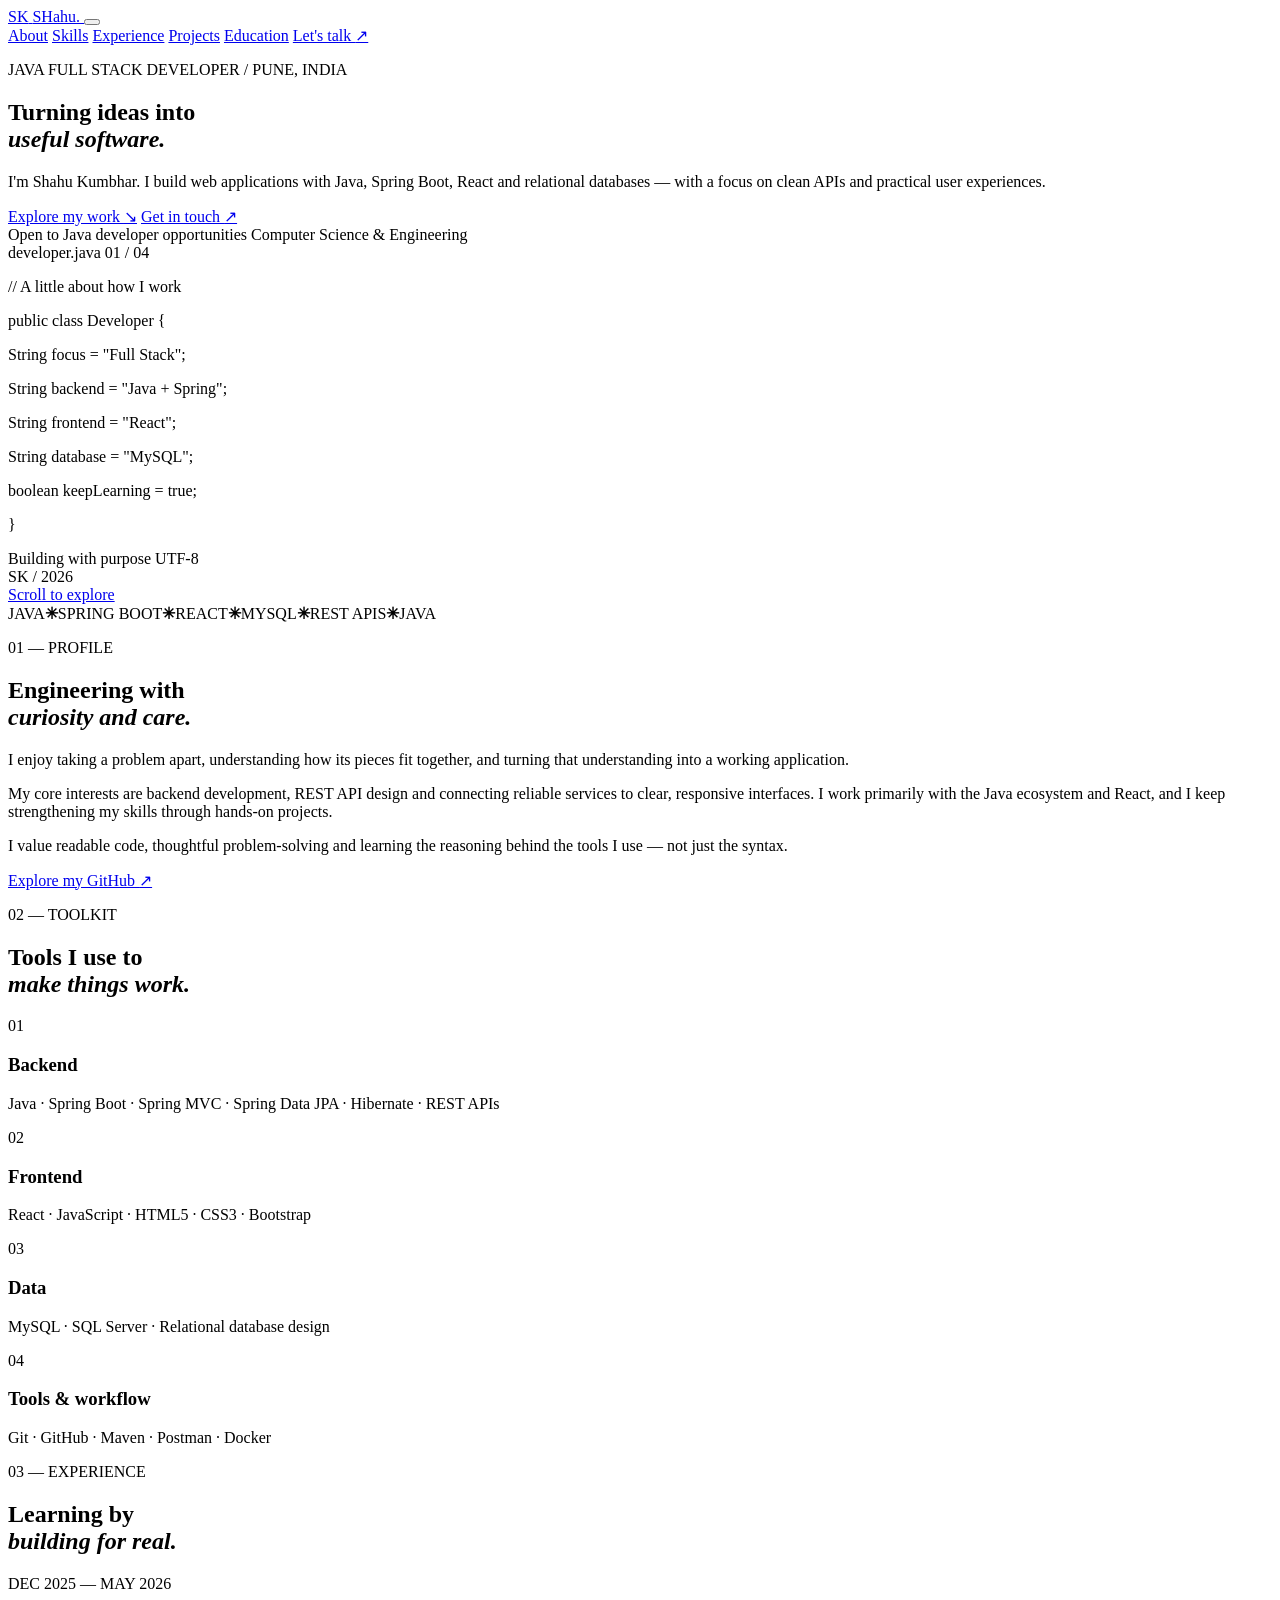
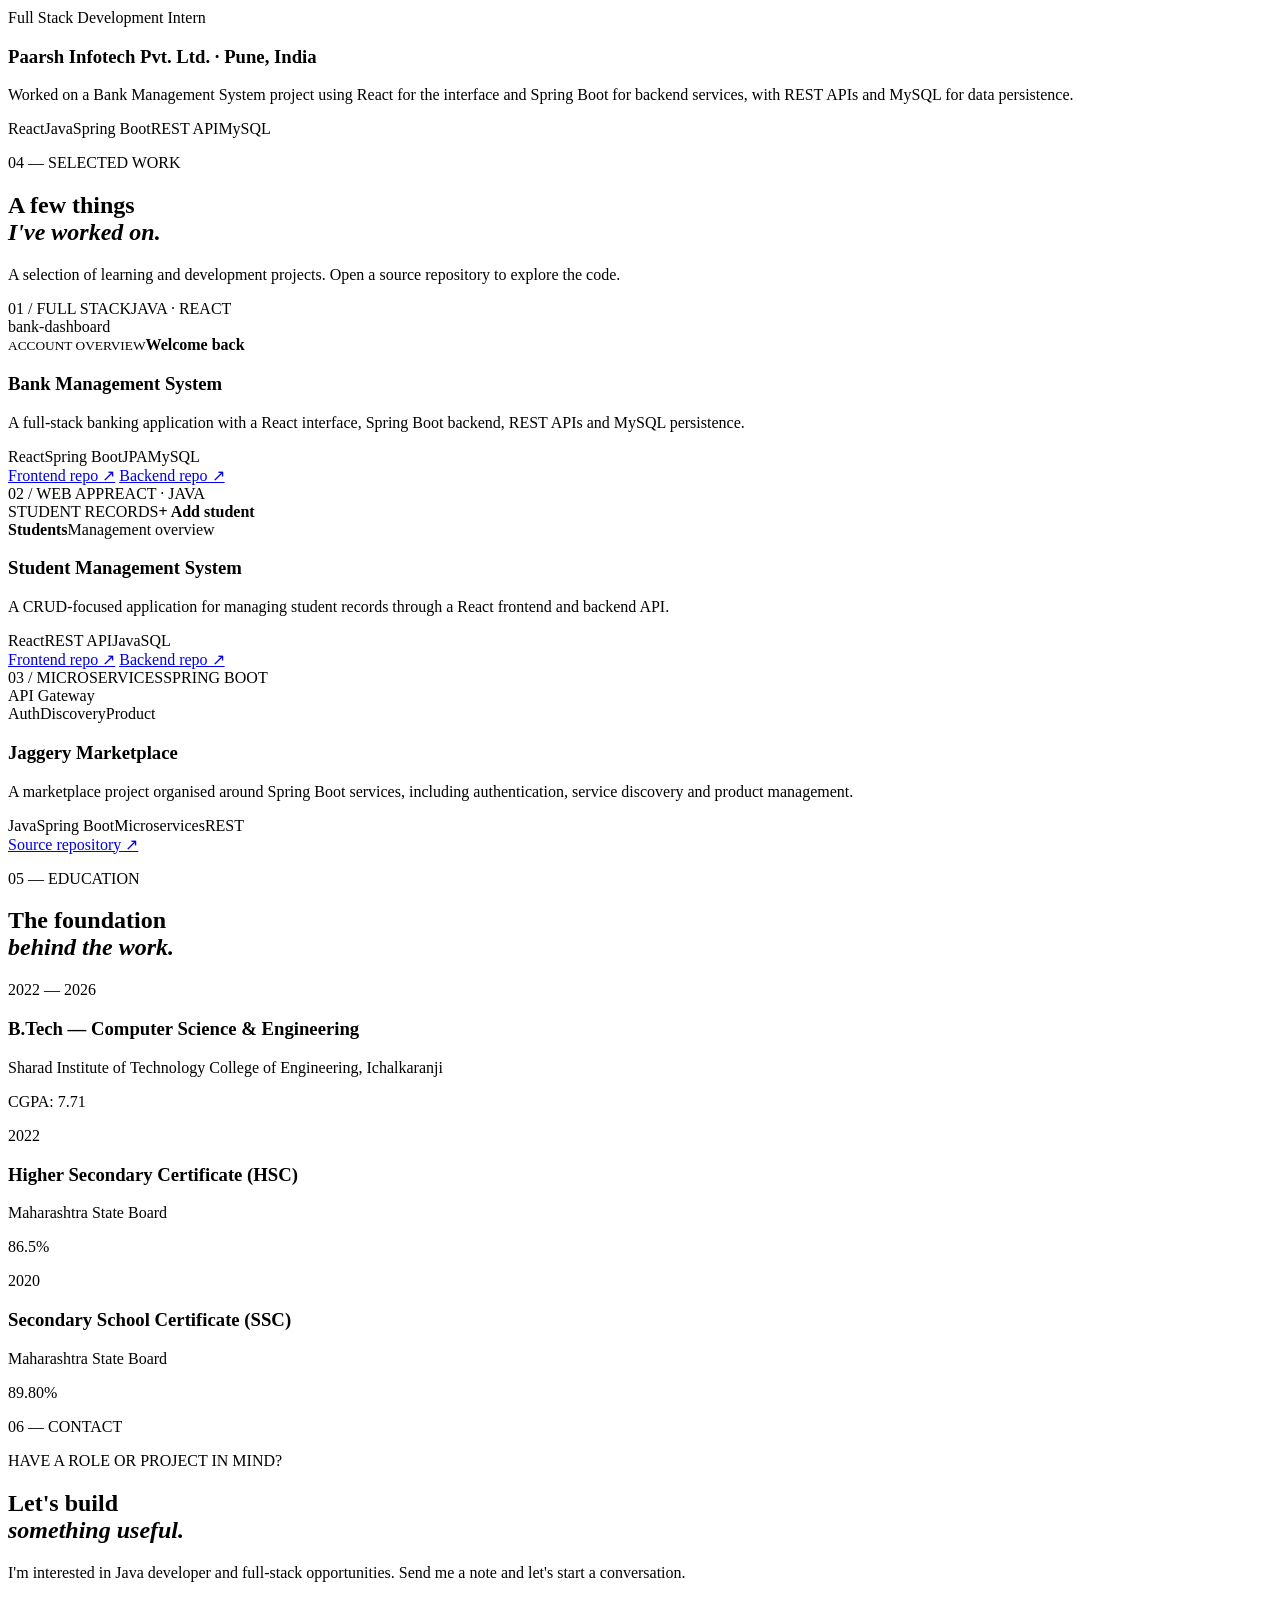
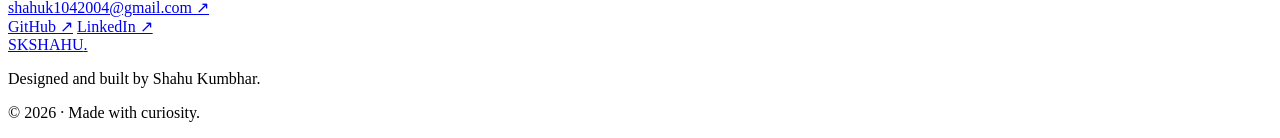
==== index.html @ fa622071 "Build responsive Java full-stack portfolio homepage" ====
<!doctype html>
<html lang="en">
<head>
  <meta charset="utf-8">
  <meta name="viewport" content="width=device-width, initial-scale=1">
  <meta name="theme-color" content="#0b0d10">
  <meta name="description" content="Shahu Kumbhar — Java Full Stack Developer building web applications with Java, Spring Boot, React and MySQL.">
  <meta property="og:title" content="Shahu Kumbhar — Java Full Stack Developer">
  <meta property="og:description" content="A portfolio of selected projects, skills and experience in Java full-stack development.">
  <meta property="og:type" content="website">
  <title>Shahu Kumbhar — Java Full Stack Developer</title>
  <link rel="stylesheet" href="./styles.css">
  <script src="./script.js" defer></script>
</head>
<body>
  <div class="reading-progress" aria-hidden="true"><span id="reading-progress-bar"></span></div>

  <header class="site-header">
    <a class="brand" href="#home" aria-label="Shahu Kumbhar, home">
      <span class="brand-mark">SK</span>
      <span class="brand-name">SHahu<span class="brand-dot">.</span></span>
    </a>

    <button class="menu-toggle" id="menu-toggle" type="button" aria-label="Open navigation" aria-expanded="false" aria-controls="site-nav">
      <span></span><span></span>
    </button>

    <nav class="site-nav" id="site-nav" aria-label="Main navigation">
      <a href="#about">About</a>
      <a href="#skills">Skills</a>
      <a href="#experience">Experience</a>
      <a href="#work">Projects</a>
      <a href="#education">Education</a>
      <a class="nav-contact" href="#contact">Let's talk <span aria-hidden="true">↗</span></a>
    </nav>
  </header>

  <main id="main">
    <section class="hero section-shell" id="home">
      <div class="hero-copy">
        <p class="eyebrow"><span class="status-dot"></span> JAVA FULL STACK DEVELOPER <span class="eyebrow-divider">/</span> PUNE, INDIA</p>
        <h1>Turning ideas into<br><em>useful software.</em></h1>
        <p class="hero-description">
          I'm Shahu Kumbhar. I build web applications with Java, Spring Boot,
          React and relational databases — with a focus on clean APIs and
          practical user experiences.
        </p>
        <div class="hero-actions">
          <a class="button button-primary" href="#work">Explore my work <span aria-hidden="true">↘</span></a>
          <a class="button button-quiet" href="mailto:shahuk1042004@gmail.com">Get in touch <span aria-hidden="true">↗</span></a>
        </div>
        <div class="hero-meta">
          <span><span class="meta-line"></span> Open to Java developer opportunities</span>
          <span>Computer Science &amp; Engineering</span>
        </div>
      </div>

      <div class="hero-art" aria-label="A code-inspired profile card">
        <div class="art-glow"></div>
        <div class="code-card">
          <div class="code-card-top">
            <span class="window-dots"><i></i><i></i><i></i></span>
            <span>developer.java</span>
            <span class="code-card-status">01 / 04</span>
          </div>
          <div class="code-content">
            <p class="code-comment">// A little about how I work</p>
            <p><span class="code-purple">public class</span> <span class="code-yellow">Developer</span> {</p>
            <p class="code-indent"><span class="code-purple">String</span> focus = <span class="code-green">"Full Stack"</span>;</p>
            <p class="code-indent"><span class="code-purple">String</span> backend = <span class="code-green">"Java + Spring"</span>;</p>
            <p class="code-indent"><span class="code-purple">String</span> frontend = <span class="code-green">"React"</span>;</p>
            <p class="code-indent"><span class="code-purple">String</span> database = <span class="code-green">"MySQL"</span>;</p>
            <p class="code-indent"><span class="code-purple">boolean</span> keepLearning = <span class="code-orange">true</span>;</p>
            <p>}</p>
          </div>
          <div class="code-card-bottom">
            <span><span class="status-dot"></span> Building with purpose</span>
            <span>UTF-8</span>
          </div>
        </div>
        <div class="orbit orbit-one"></div>
        <div class="orbit orbit-two"></div>
        <div class="hero-index">SK<span> / 2026</span></div>
      </div>
      <a class="scroll-cue" href="#about"><span></span> Scroll to explore</a>
    </section>

    <section class="intro-strip" aria-label="Portfolio highlights">
      <div class="intro-strip-inner">
        <span>JAVA</span><b>✳</b><span>SPRING BOOT</span><b>✳</b><span>REACT</span><b>✳</b><span>MYSQL</span><b>✳</b><span>REST APIS</span><b>✳</b><span>JAVA</span>
      </div>
    </section>

    <section class="content-section section-shell" id="about">
      <div class="section-heading reveal">
        <p class="section-number">01 — PROFILE</p>
        <h2>Engineering with<br><em>curiosity and care.</em></h2>
      </div>
      <div class="about-grid">
        <div class="about-lead reveal">
          <p class="large-copy">I enjoy taking a problem apart, understanding how its pieces fit together, and turning that understanding into a working application.</p>
        </div>
        <div class="about-detail reveal">
          <p>
            My core interests are backend development, REST API design and
            connecting reliable services to clear, responsive interfaces.
            I work primarily with the Java ecosystem and React, and I keep
            strengthening my skills through hands-on projects.
          </p>
          <p>
            I value readable code, thoughtful problem-solving and learning
            the reasoning behind the tools I use — not just the syntax.
          </p>
          <a class="text-link" href="https://github.com/shahu2004" target="_blank" rel="noreferrer">Explore my GitHub <span aria-hidden="true">↗</span></a>
        </div>
      </div>
    </section>

    <section class="content-section section-shell" id="skills">
      <div class="section-heading reveal">
        <p class="section-number">02 — TOOLKIT</p>
        <h2>Tools I use to<br><em>make things work.</em></h2>
      </div>
      <div class="skills-grid">
        <article class="skill-group reveal">
          <span class="skill-index">01</span>
          <h3>Backend</h3>
          <p>Java · Spring Boot · Spring MVC · Spring Data JPA · Hibernate · REST APIs</p>
        </article>
        <article class="skill-group reveal">
          <span class="skill-index">02</span>
          <h3>Frontend</h3>
          <p>React · JavaScript · HTML5 · CSS3 · Bootstrap</p>
        </article>
        <article class="skill-group reveal">
          <span class="skill-index">03</span>
          <h3>Data</h3>
          <p>MySQL · SQL Server · Relational database design</p>
        </article>
        <article class="skill-group reveal">
          <span class="skill-index">04</span>
          <h3>Tools &amp; workflow</h3>
          <p>Git · GitHub · Maven · Postman · Docker</p>
        </article>
      </div>
    </section>

    <section class="content-section section-shell" id="experience">
      <div class="section-heading reveal">
        <p class="section-number">03 — EXPERIENCE</p>
        <h2>Learning by<br><em>building for real.</em></h2>
      </div>
      <article class="experience-item reveal">
        <div class="experience-date">DEC 2025 — MAY 2026</div>
        <div class="experience-main">
          <p class="experience-role">Full Stack Development Intern</p>
          <h3>Paarsh Infotech Pvt. Ltd. <span>· Pune, India</span></h3>
          <p>
            Worked on a Bank Management System project using React for the
            interface and Spring Boot for backend services, with REST APIs
            and MySQL for data persistence.
          </p>
          <div class="tag-row"><span>React</span><span>Java</span><span>Spring Boot</span><span>REST API</span><span>MySQL</span></div>
        </div>
      </article>
    </section>

    <section class="content-section section-shell" id="work">
      <div class="section-heading project-heading reveal">
        <div>
          <p class="section-number">04 — SELECTED WORK</p>
          <h2>A few things<br><em>I've worked on.</em></h2>
        </div>
        <p class="section-aside">A selection of learning and development projects. Open a source repository to explore the code.</p>
      </div>

      <div class="projects-grid">
        <article class="project-card project-featured reveal">
          <div class="project-topline"><span>01 / FULL STACK</span><span>JAVA · REACT</span></div>
          <div class="project-visual bank-visual" aria-hidden="true">
            <div class="visual-window">
              <div class="visual-window-bar"><i></i><i></i><i></i><span>bank-dashboard</span></div>
              <div class="bank-ui">
                <div class="bank-sidebar"><b></b><i></i><i></i><i></i><i></i></div>
                <div class="bank-main"><small>ACCOUNT OVERVIEW</small><strong>Welcome back</strong><div class="bank-balance"></div><div class="bank-lines"><i></i><i></i><i></i></div></div>
              </div>
            </div>
          </div>
          <div class="project-body">
            <h3>Bank Management System</h3>
            <p>A full-stack banking application with a React interface, Spring Boot backend, REST APIs and MySQL persistence.</p>
            <div class="tag-row"><span>React</span><span>Spring Boot</span><span>JPA</span><span>MySQL</span></div>
            <div class="project-links">
              <a href="https://github.com/shahu2004/Bnak-Mangement-Frontend" target="_blank" rel="noreferrer">Frontend repo ↗</a>
              <a href="https://github.com/shahu2004/Bank-Mangement-Backend" target="_blank" rel="noreferrer">Backend repo ↗</a>
            </div>
          </div>
        </article>

        <article class="project-card reveal">
          <div class="project-topline"><span>02 / WEB APP</span><span>REACT · JAVA</span></div>
          <div class="project-visual student-visual" aria-hidden="true">
            <div class="student-board">
              <div class="student-board-head"><span>STUDENT RECORDS</span><b>+ Add student</b></div>
              <div class="student-stat"><strong>Students</strong><span>Management overview</span></div>
              <div class="student-row"><i></i><span></span><b></b></div>
              <div class="student-row"><i></i><span></span><b></b></div>
              <div class="student-row"><i></i><span></span><b></b></div>
            </div>
          </div>
          <div class="project-body">
            <h3>Student Management System</h3>
            <p>A CRUD-focused application for managing student records through a React frontend and backend API.</p>
            <div class="tag-row"><span>React</span><span>REST API</span><span>Java</span><span>SQL</span></div>
            <div class="project-links">
              <a href="https://github.com/shahu2004/Student-Management-System-Frontend" target="_blank" rel="noreferrer">Frontend repo ↗</a>
              <a href="https://github.com/shahu2004/Student-Management-System-Backend" target="_blank" rel="noreferrer">Backend repo ↗</a>
            </div>
          </div>
        </article>

        <article class="project-card reveal">
          <div class="project-topline"><span>03 / MICROSERVICES</span><span>SPRING BOOT</span></div>
          <div class="project-visual jaggery-visual" aria-hidden="true">
            <div class="service-map">
              <div class="service-node gateway">API Gateway</div>
              <div class="service-branches"><i></i><i></i><i></i></div>
              <div class="service-nodes"><span>Auth</span><span>Discovery</span><span>Product</span></div>
            </div>
          </div>
          <div class="project-body">
            <h3>Jaggery Marketplace</h3>
            <p>A marketplace project organised around Spring Boot services, including authentication, service discovery and product management.</p>
            <div class="tag-row"><span>Java</span><span>Spring Boot</span><span>Microservices</span><span>REST</span></div>
            <div class="project-links">
              <a href="https://github.com/shahu2004/jaggery-app" target="_blank" rel="noreferrer">Source repository ↗</a>
            </div>
          </div>
        </article>
      </div>
    </section>

    <section class="content-section section-shell" id="education">
      <div class="section-heading reveal">
        <p class="section-number">05 — EDUCATION</p>
        <h2>The foundation<br><em>behind the work.</em></h2>
      </div>
      <div class="education-list">
        <article class="education-item reveal">
          <span class="education-period">2022 — 2026</span>
          <div><h3>B.Tech — Computer Science &amp; Engineering</h3><p>Sharad Institute of Technology College of Engineering, Ichalkaranji</p><p class="education-note">CGPA: 7.71</p></div>
        </article>
        <article class="education-item reveal">
          <span class="education-period">2022</span>
          <div><h3>Higher Secondary Certificate (HSC)</h3><p>Maharashtra State Board</p><p class="education-note">86.5%</p></div>
        </article>
        <article class="education-item reveal">
          <span class="education-period">2020</span>
          <div><h3>Secondary School Certificate (SSC)</h3><p>Maharashtra State Board</p><p class="education-note">89.80%</p></div>
        </article>
      </div>
    </section>

    <section class="contact-section section-shell" id="contact">
      <div class="contact-card reveal">
        <p class="section-number">06 — CONTACT</p>
        <p class="contact-overline">HAVE A ROLE OR PROJECT IN MIND?</p>
        <h2>Let's build<br><em>something useful.</em></h2>
        <p class="contact-description">I'm interested in Java developer and full-stack opportunities. Send me a note and let's start a conversation.</p>
        <a class="button button-primary contact-button" href="mailto:shahuk1042004@gmail.com">shahuk1042004@gmail.com <span aria-hidden="true">↗</span></a>
        <div class="contact-socials">
          <a href="https://github.com/shahu2004" target="_blank" rel="noreferrer">GitHub ↗</a>
          <a href="https://www.linkedin.com/in/shahu-kumbhar-610032242/" target="_blank" rel="noreferrer">LinkedIn ↗</a>
        </div>
      </div>
    </section>
  </main>

  <footer class="site-footer section-shell">
    <a class="brand footer-brand" href="#home"><span class="brand-mark">SK</span><span class="brand-name">SHAHU<span class="brand-dot">.</span></span></a>
    <p>Designed and built by Shahu Kumbhar.</p>
    <p>© <span id="current-year">2026</span> · Made with curiosity.</p>
  </footer>
</body>
</html>
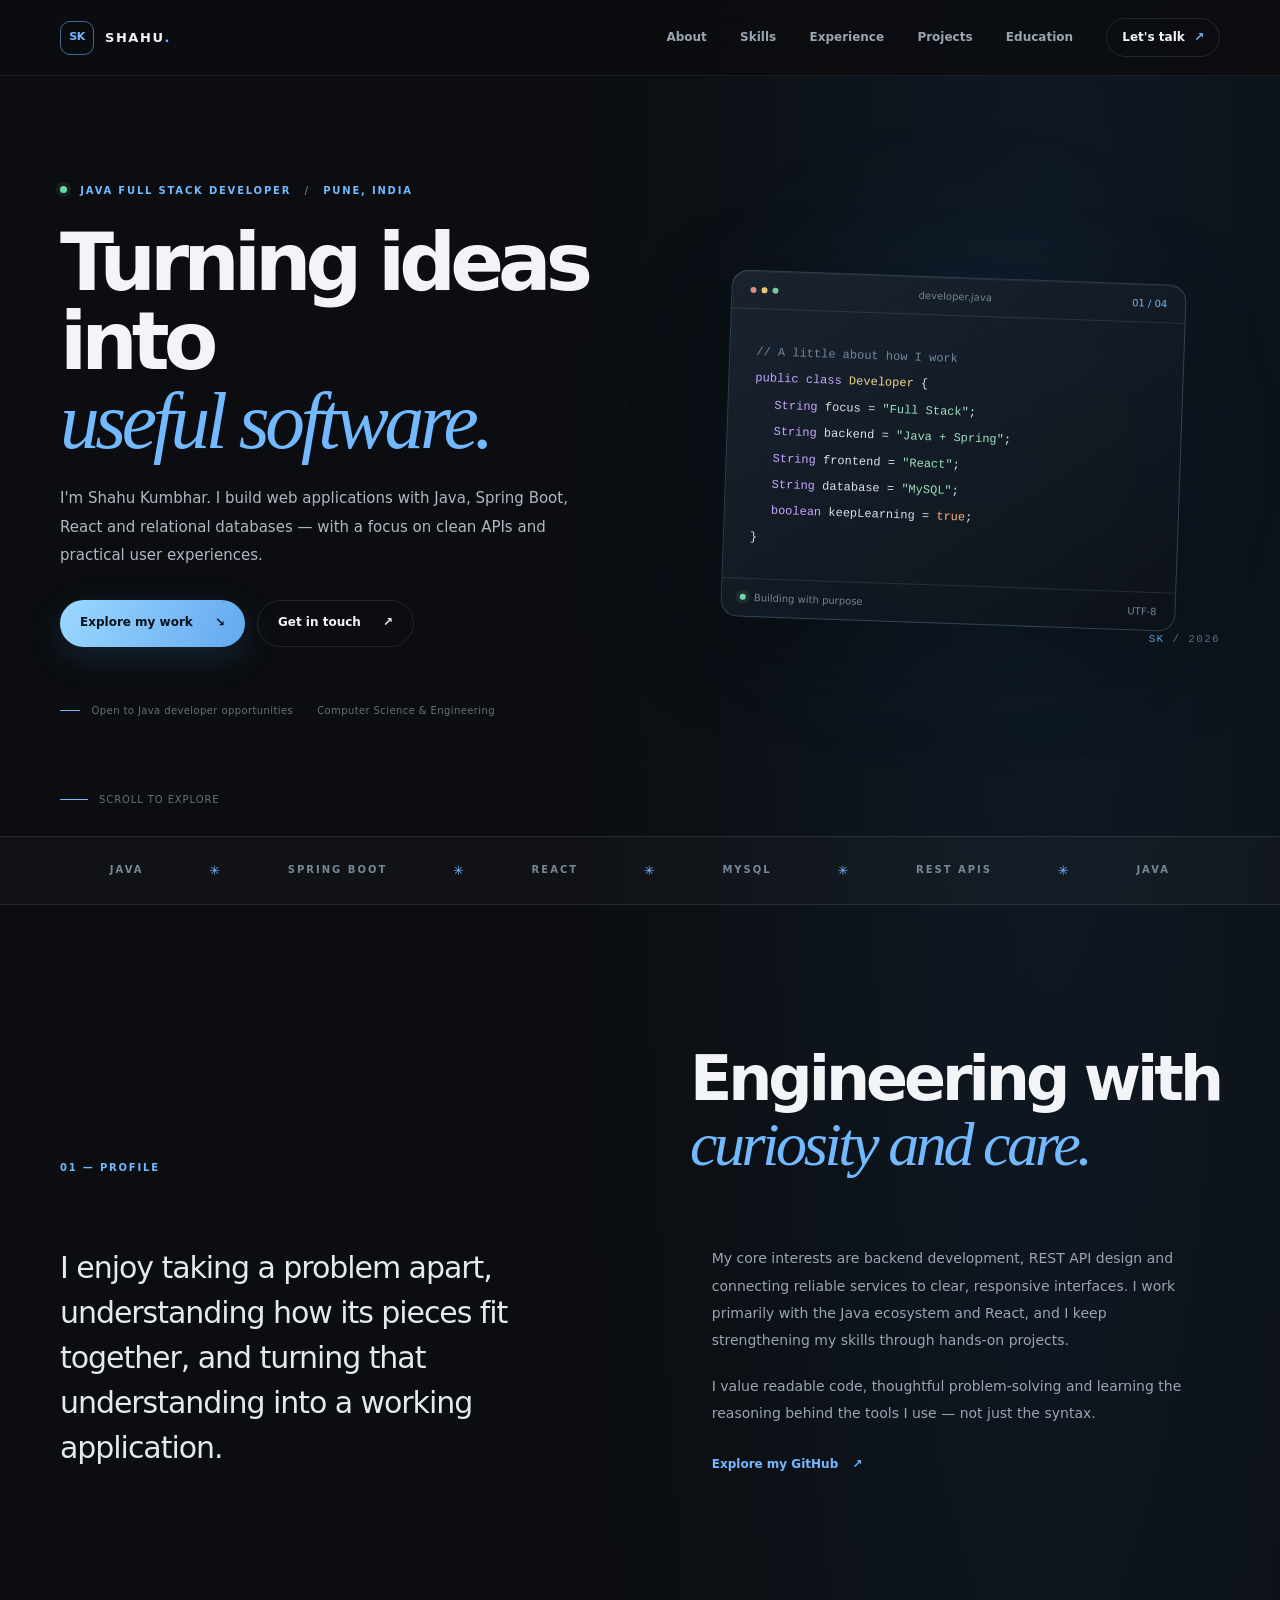
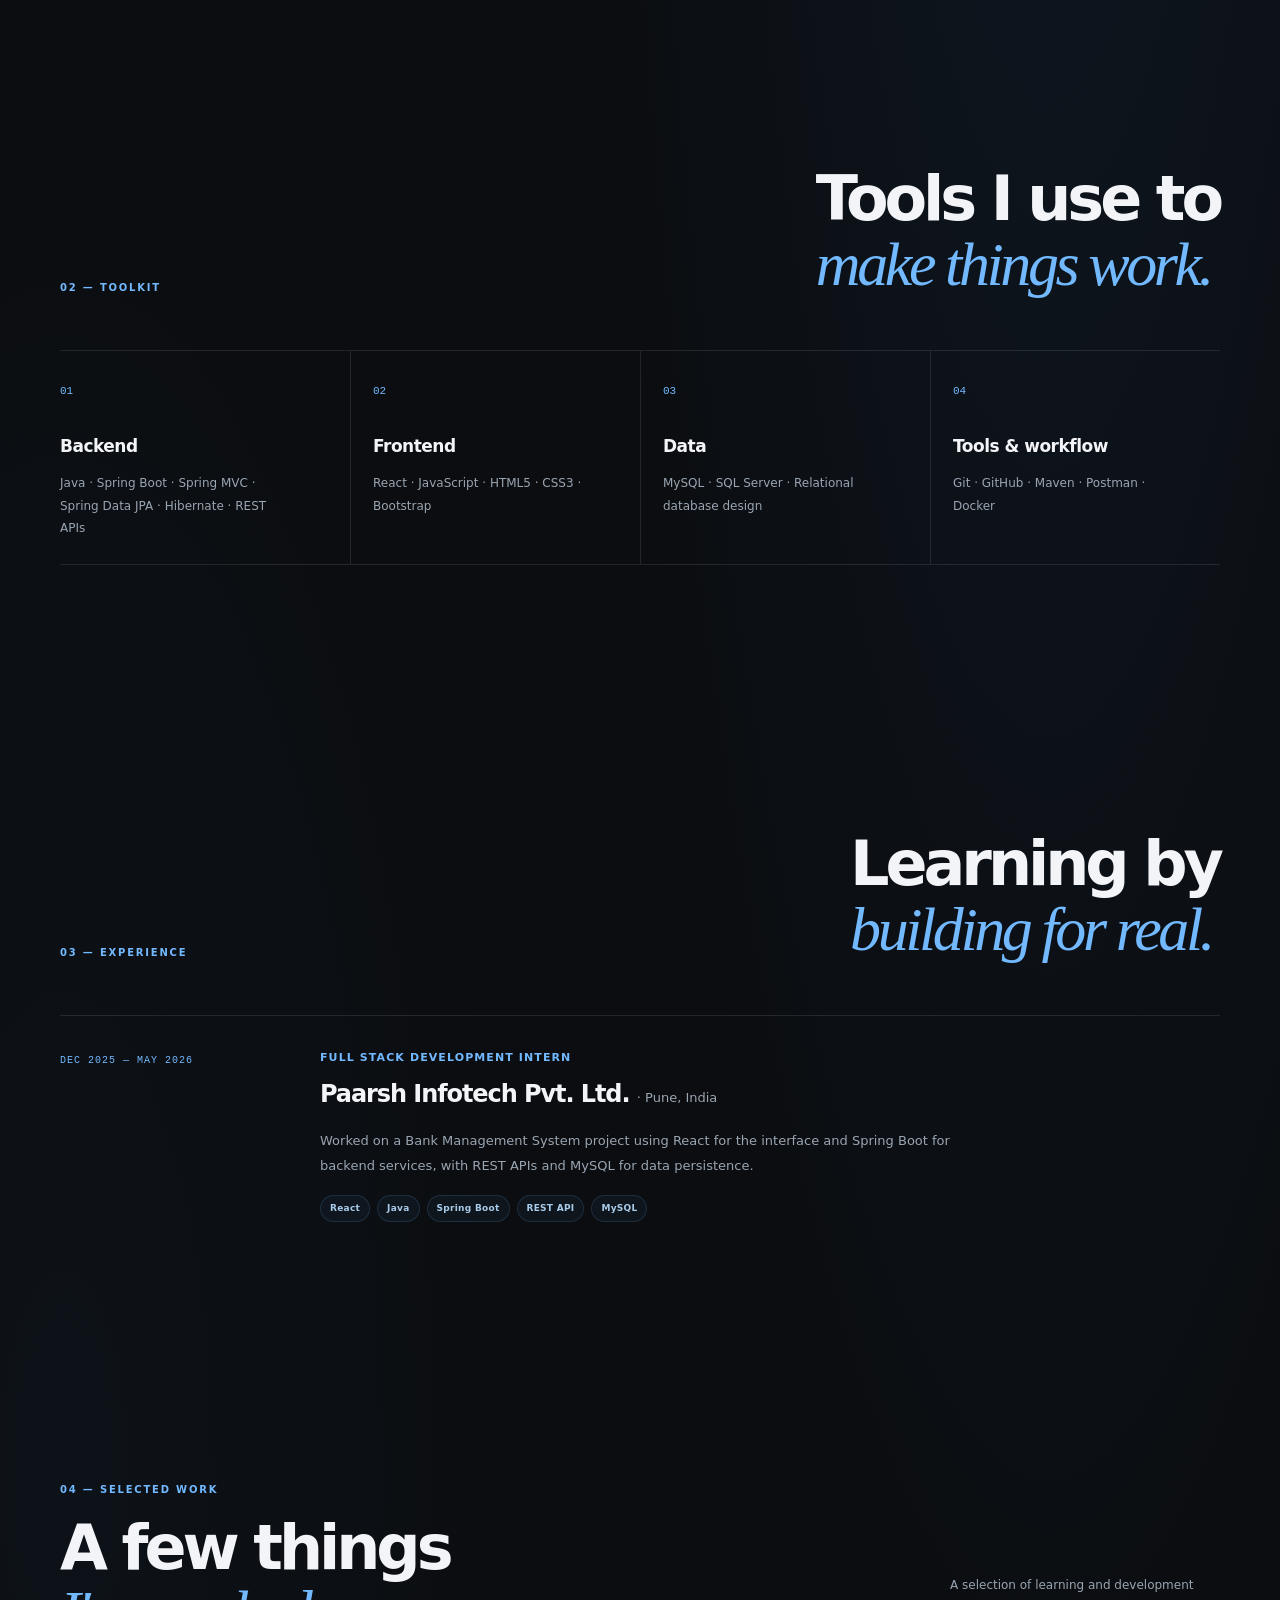
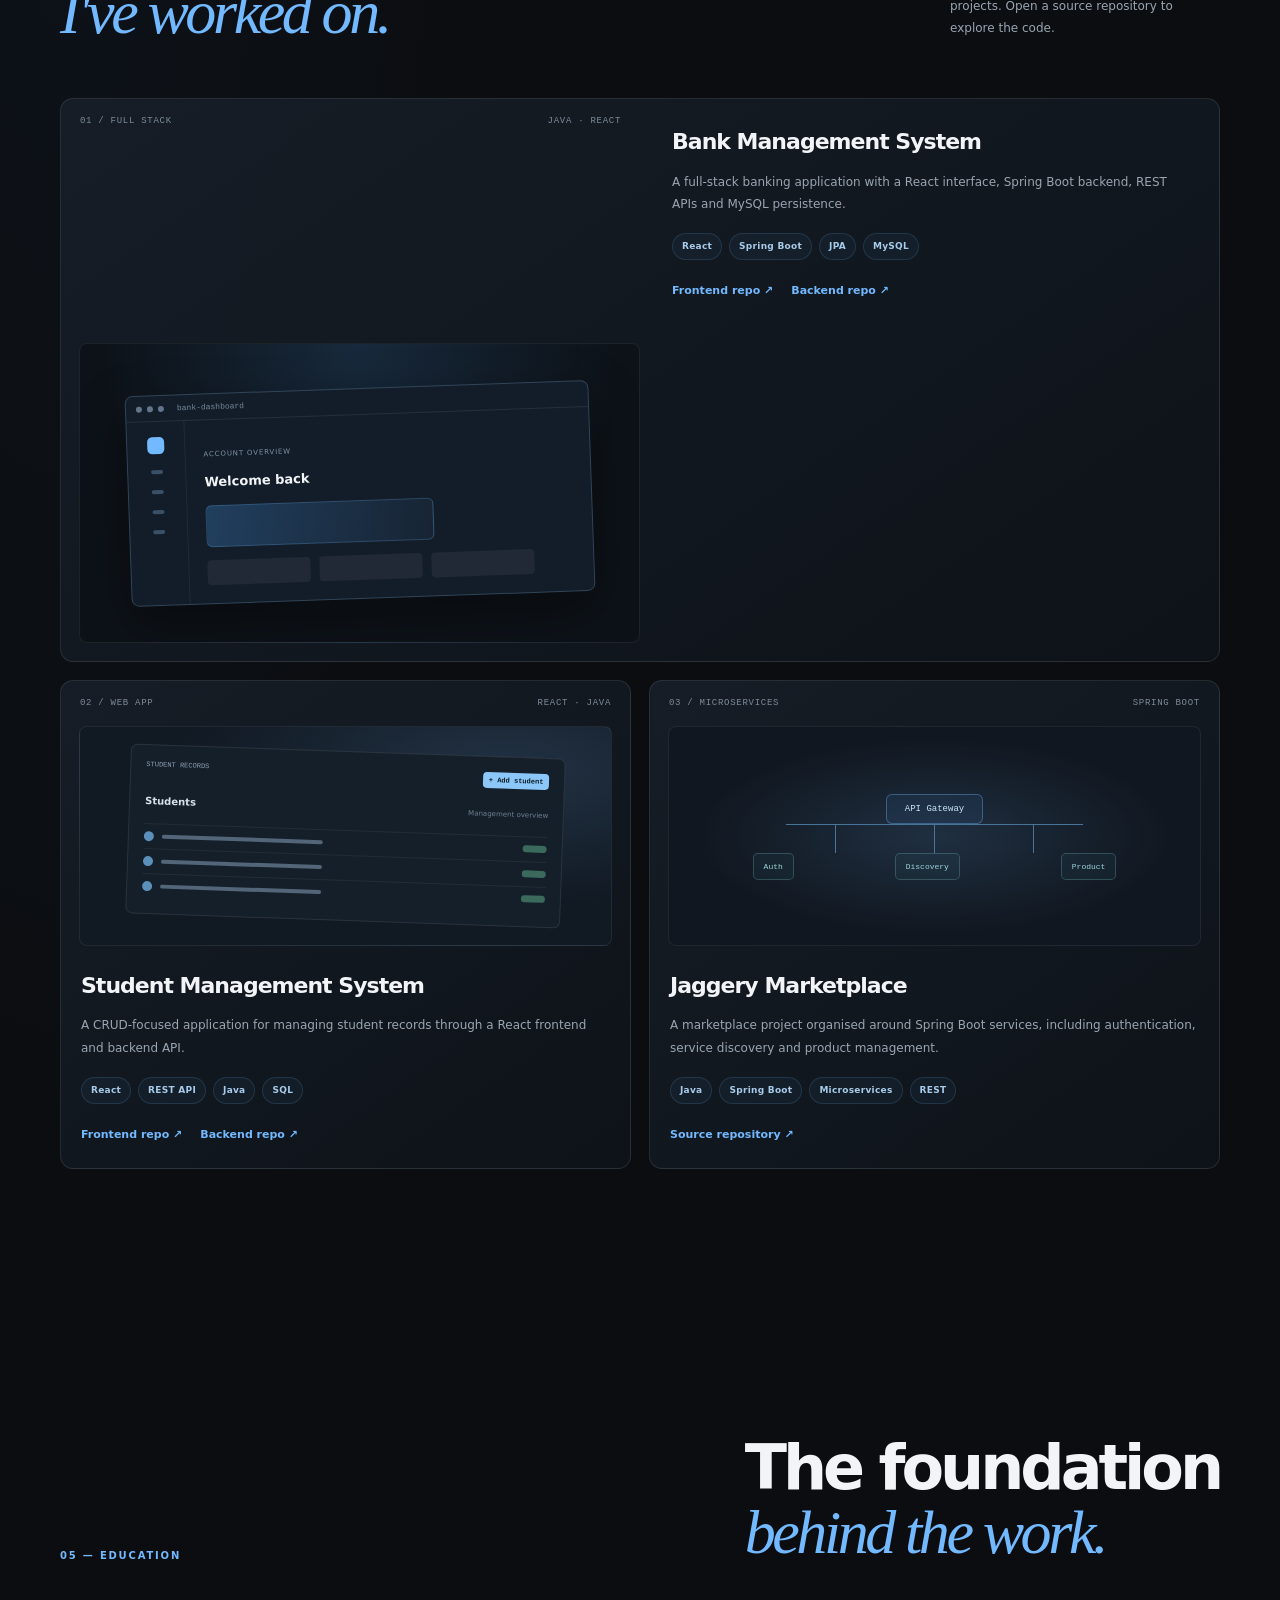
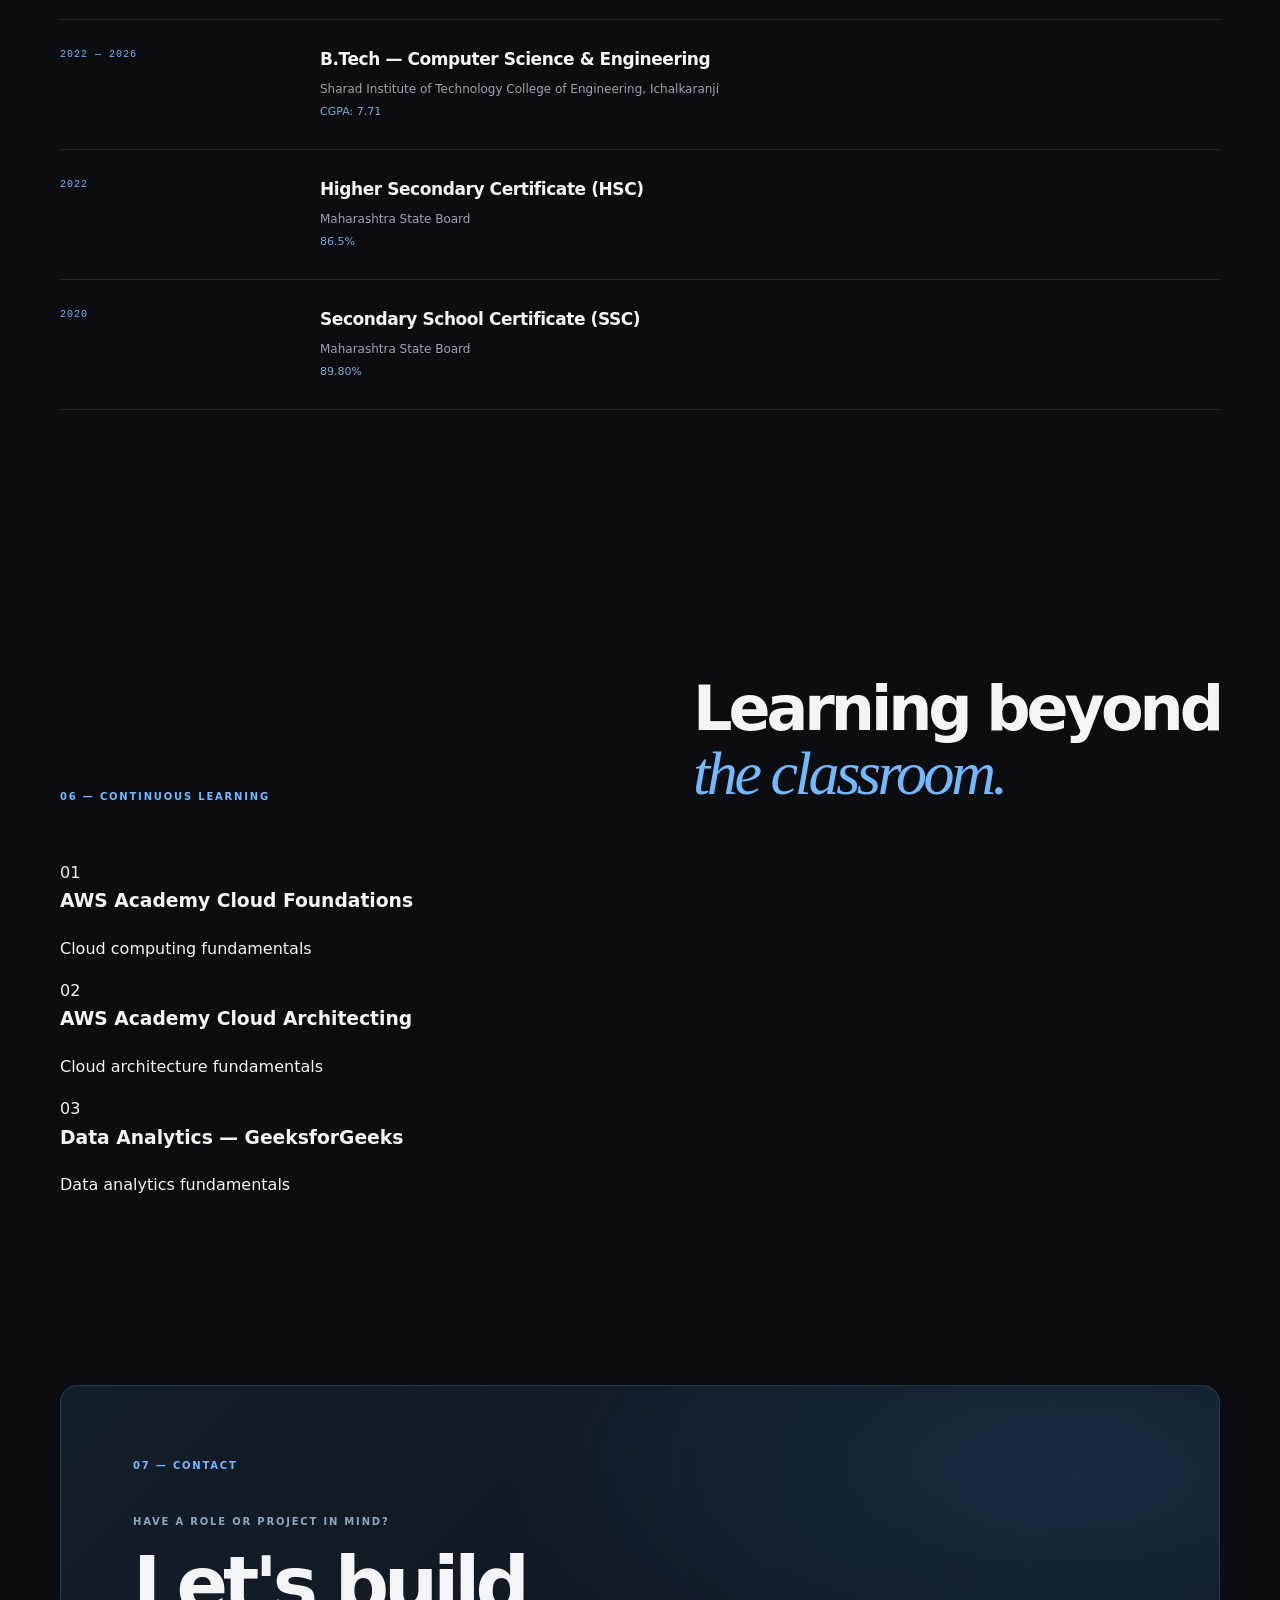
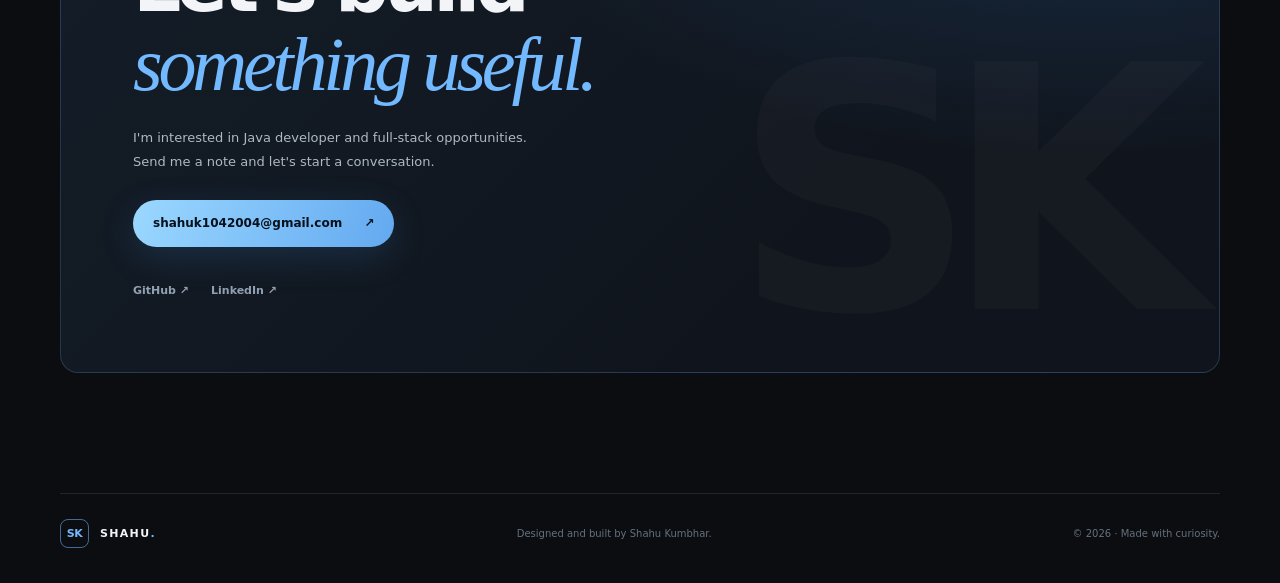
==== commit 0699ac52: "Add certification section and refine portfolio branding" ====
--- a/index.html
+++ b/index.html
@@ -18,7 +18,7 @@
   <header class="site-header">
     <a class="brand" href="#home" aria-label="Shahu Kumbhar, home">
       <span class="brand-mark">SK</span>
-      <span class="brand-name">SHahu<span class="brand-dot">.</span></span>
+      <span class="brand-name">SHAHU<span class="brand-dot">.</span></span>
     </a>
 
     <button class="menu-toggle" id="menu-toggle" type="button" aria-label="Open navigation" aria-expanded="false" aria-controls="site-nav">
@@ -261,9 +261,21 @@
       </div>
     </section>
 
+    <section class="content-section section-shell" id="certifications">
+      <div class="section-heading reveal">
+        <p class="section-number">06 — CONTINUOUS LEARNING</p>
+        <h2>Learning beyond<br><em>the classroom.</em></h2>
+      </div>
+      <div class="certification-list">
+        <article class="certification-item reveal"><span>01</span><div><h3>AWS Academy Cloud Foundations</h3><p>Cloud computing fundamentals</p></div></article>
+        <article class="certification-item reveal"><span>02</span><div><h3>AWS Academy Cloud Architecting</h3><p>Cloud architecture fundamentals</p></div></article>
+        <article class="certification-item reveal"><span>03</span><div><h3>Data Analytics — GeeksforGeeks</h3><p>Data analytics fundamentals</p></div></article>
+      </div>
+    </section>
+
     <section class="contact-section section-shell" id="contact">
       <div class="contact-card reveal">
-        <p class="section-number">06 — CONTACT</p>
+        <p class="section-number">07 — CONTACT</p>
         <p class="contact-overline">HAVE A ROLE OR PROJECT IN MIND?</p>
         <h2>Let's build<br><em>something useful.</em></h2>
         <p class="contact-description">I'm interested in Java developer and full-stack opportunities. Send me a note and let's start a conversation.</p>
--- a/styles.css
+++ b/styles.css
@@ -0,0 +1,366 @@
+:root {
+  color-scheme: dark;
+  --bg: #0b0d10;
+  --bg-soft: #10141a;
+  --panel: #131920;
+  --panel-light: #19212b;
+  --text: #f2f4f7;
+  --muted: #9aa5b2;
+  --subtle: #65717f;
+  --line: rgba(225, 235, 245, .11);
+  --blue: #72b9ff;
+  --blue-deep: #347bd8;
+  --cyan: #90e2ed;
+  --serif: Georgia, "Times New Roman", serif;
+  --sans: Inter, ui-sans-serif, system-ui, -apple-system, BlinkMacSystemFont, "Segoe UI", sans-serif;
+  --max: 1160px;
+}
+
+* { box-sizing: border-box; }
+html { scroll-behavior: smooth; scroll-padding-top: 92px; }
+body {
+  margin: 0;
+  background:
+    radial-gradient(ellipse at 82% 7%, rgba(42, 104, 173, .13), transparent 30rem),
+    radial-gradient(ellipse at 5% 44%, rgba(37, 80, 125, .08), transparent 28rem),
+    var(--bg);
+  color: var(--text);
+  font-family: var(--sans);
+  line-height: 1.65;
+  -webkit-font-smoothing: antialiased;
+}
+a { color: inherit; text-decoration: none; }
+button { font: inherit; }
+::selection { background: rgba(114, 185, 255, .35); color: white; }
+.section-shell { width: min(var(--max), calc(100% - 64px)); margin-inline: auto; }
+.reading-progress { position: fixed; inset: 0 0 auto; height: 2px; z-index: 100; background: transparent; }
+.reading-progress span { display: block; width: 0; height: 100%; background: linear-gradient(90deg, var(--blue-deep), var(--cyan)); }
+
+.site-header {
+  position: sticky;
+  top: 0;
+  z-index: 50;
+  display: flex;
+  align-items: center;
+  justify-content: space-between;
+  width: 100%;
+  min-height: 76px;
+  padding: 0 max(32px, calc((100vw - var(--max)) / 2));
+  border-bottom: 1px solid rgba(255,255,255,.07);
+  background: rgba(11, 13, 16, .82);
+  backdrop-filter: blur(18px);
+}
+.brand { display: inline-flex; align-items: center; gap: 11px; }
+.brand-mark {
+  display: grid;
+  place-items: center;
+  width: 34px;
+  height: 34px;
+  border: 1px solid rgba(114,185,255,.55);
+  border-radius: 10px;
+  color: var(--blue);
+  font-size: 11px;
+  font-weight: 800;
+  letter-spacing: -.04em;
+}
+.brand-name { font-size: 13px; font-weight: 800; letter-spacing: .12em; }
+.brand-dot { color: var(--blue); }
+.site-nav { display: flex; align-items: center; gap: clamp(18px, 2.6vw, 34px); }
+.site-nav a { color: var(--muted); font-size: 12px; font-weight: 600; transition: color .2s ease; }
+.site-nav a:hover, .site-nav a:focus-visible { color: var(--text); }
+.site-nav .nav-contact { color: var(--text); border: 1px solid var(--line); border-radius: 999px; padding: 9px 15px; }
+.site-nav .nav-contact span { color: var(--blue); margin-left: 5px; }
+.menu-toggle { display: none; }
+
+.hero {
+  position: relative;
+  display: grid;
+  grid-template-columns: minmax(0, 1.04fr) minmax(360px, .96fr);
+  align-items: center;
+  gap: 50px;
+  min-height: min(760px, calc(100svh - 76px));
+  padding-block: 100px 110px;
+}
+.hero-copy { position: relative; z-index: 2; }
+.eyebrow, .section-number, .contact-overline {
+  margin: 0;
+  color: var(--blue);
+  font-size: 10px;
+  font-weight: 800;
+  letter-spacing: .18em;
+  text-transform: uppercase;
+}
+.status-dot { display: inline-block; width: 7px; height: 7px; margin-right: 8px; border-radius: 50%; background: #6ed9a7; box-shadow: 0 0 0 4px rgba(110,217,167,.1); vertical-align: 1px; }
+.eyebrow-divider { color: var(--subtle); padding-inline: 8px; }
+h1, h2, h3, p { margin-top: 0; }
+.hero h1 {
+  max-width: 680px;
+  margin: 25px 0 24px;
+  font-size: clamp(48px, 6.2vw, 82px);
+  line-height: .99;
+  letter-spacing: -.075em;
+  font-weight: 650;
+}
+.hero h1 em, .section-heading h2 em, .contact-card h2 em {
+  color: var(--blue);
+  font-family: var(--serif);
+  font-weight: 400;
+  letter-spacing: -.055em;
+}
+.hero-description { max-width: 520px; margin-bottom: 30px; color: #aeb8c4; font-size: 15px; line-height: 1.9; }
+.hero-actions { display: flex; flex-wrap: wrap; align-items: center; gap: 12px; }
+.button {
+  display: inline-flex;
+  align-items: center;
+  justify-content: center;
+  gap: 22px;
+  min-height: 47px;
+  border-radius: 999px;
+  padding: 0 20px;
+  font-size: 12px;
+  font-weight: 750;
+  transition: transform .2s ease, border-color .2s ease, background .2s ease;
+}
+.button:hover { transform: translateY(-2px); }
+.button-primary { color: #07111c; background: linear-gradient(110deg, #9bd8ff, #63a9f0); box-shadow: 0 10px 35px rgba(69,145,220,.18); }
+.button-primary:hover { background: linear-gradient(110deg, #b5e4ff, #80baff); }
+.button-quiet { color: var(--text); border: 1px solid var(--line); }
+.button-quiet:hover { border-color: rgba(114,185,255,.55); }
+.hero-meta { display: flex; flex-wrap: wrap; gap: 24px; margin-top: 56px; color: var(--subtle); font-size: 10px; letter-spacing: .04em; }
+.meta-line { display: inline-block; width: 20px; height: 1px; margin: 0 8px 3px 0; background: var(--blue); }
+
+.hero-art { position: relative; display: grid; place-items: center; min-height: 420px; }
+.art-glow { position: absolute; width: 330px; height: 330px; border-radius: 50%; background: rgba(44,128,211,.17); filter: blur(85px); }
+.code-card {
+  position: relative;
+  z-index: 2;
+  width: min(100%, 455px);
+  overflow: hidden;
+  border: 1px solid rgba(167,207,241,.2);
+  border-radius: 17px;
+  background: linear-gradient(145deg, rgba(26,36,48,.97), rgba(13,18,25,.97));
+  box-shadow: 0 28px 90px rgba(0,0,0,.38), inset 0 1px rgba(255,255,255,.06);
+  transform: rotate(2deg);
+}
+.code-card-top, .code-card-bottom { display: flex; align-items: center; justify-content: space-between; padding: 13px 18px; color: #748394; font: 10px var(--sans); }
+.code-card-top { border-bottom: 1px solid var(--line); }
+.code-card-bottom { border-top: 1px solid var(--line); }
+.code-card-status { color: var(--blue); }
+.window-dots { display: flex; gap: 5px; }
+.window-dots i, .visual-window-bar i { width: 6px; height: 6px; border-radius: 50%; background: #62758a; }
+.window-dots i:first-child { background: #e28d81; }
+.window-dots i:nth-child(2) { background: #e8c477; }
+.window-dots i:nth-child(3) { background: #76c99b; }
+.code-content { padding: 30px 26px 28px; color: #d9e2ec; font: 12px/2.2 ui-monospace, SFMono-Regular, Menlo, Consolas, monospace; }
+.code-content p { margin: 0; }
+.code-comment { color: #6f879e; }
+.code-purple { color: #c6a7ff; }
+.code-yellow { color: #f3d28a; }
+.code-green { color: #9ce1bd; }
+.code-orange { color: #ffad83; }
+.code-indent { padding-left: 20px; }
+.code-card-bottom .status-dot { width: 6px; height: 6px; margin-right: 5px; }
+.orbit { position: absolute; border: 1px solid rgba(114,185,255,.18); border-radius: 50%; transform: rotate(-28deg); }
+.orbit-one { width: 500px; height: 195px; }
+.orbit-two { width: 430px; height: 265px; transform: rotate(43deg); border-color: rgba(144,226,237,.12); }
+.hero-index { position: absolute; right: 0; bottom: 16px; color: var(--blue); font: 11px ui-monospace, monospace; letter-spacing: .12em; }
+.hero-index span { color: var(--subtle); }
+.scroll-cue { position: absolute; bottom: 28px; left: 0; display: inline-flex; align-items: center; gap: 11px; color: var(--subtle); font-size: 10px; letter-spacing: .09em; text-transform: uppercase; }
+.scroll-cue span { width: 28px; height: 1px; background: var(--blue); }
+
+.intro-strip { overflow: hidden; border-block: 1px solid var(--line); background: rgba(255,255,255,.018); }
+.intro-strip-inner { display: flex; align-items: center; justify-content: space-around; gap: 30px; width: max(100%, 900px); max-width: var(--max); margin: auto; padding: 23px 32px; color: #788797; font-size: 10px; font-weight: 800; letter-spacing: .2em; }
+.intro-strip b { color: var(--blue); font-size: 13px; }
+
+.content-section { padding-block: 125px; }
+.section-heading { display: flex; align-items: end; justify-content: space-between; gap: 30px; margin-bottom: 54px; }
+.section-heading h2, .contact-card h2 {
+  margin: 17px 0 0;
+  font-size: clamp(38px, 5vw, 62px);
+  line-height: 1.04;
+  letter-spacing: -.065em;
+  font-weight: 620;
+}
+.about-grid { display: grid; grid-template-columns: 1.05fr .95fr; gap: 90px; padding-top: 15px; }
+.large-copy { max-width: 540px; color: #e3e9ef; font-size: clamp(21px, 2.5vw, 30px); line-height: 1.5; letter-spacing: -.035em; }
+.about-detail { max-width: 480px; color: var(--muted); font-size: 14px; line-height: 1.95; }
+.about-detail p + p { margin-top: 18px; }
+.text-link { display: inline-flex; gap: 14px; align-items: center; margin-top: 12px; color: var(--blue); font-size: 12px; font-weight: 750; }
+.text-link:hover { color: var(--cyan); }
+
+.skills-grid { display: grid; grid-template-columns: repeat(4, 1fr); border-top: 1px solid var(--line); border-bottom: 1px solid var(--line); }
+.skill-group { min-height: 185px; padding: 25px 22px 24px 0; }
+.skill-group + .skill-group { border-left: 1px solid var(--line); padding-left: 22px; }
+.skill-index { color: var(--blue); font: 11px ui-monospace, monospace; }
+.skill-group h3 { margin: 29px 0 12px; font-size: 17px; letter-spacing: -.03em; }
+.skill-group p { max-width: 235px; margin: 0; color: var(--muted); font-size: 12px; line-height: 1.9; }
+
+.experience-item { display: grid; grid-template-columns: 220px 1fr; gap: 40px; border-top: 1px solid var(--line); padding: 33px 0 10px; }
+.experience-date { padding-top: 6px; color: var(--blue); font: 10px ui-monospace, monospace; letter-spacing: .1em; }
+.experience-role { margin-bottom: 8px; color: var(--blue); font-size: 11px; font-weight: 750; text-transform: uppercase; letter-spacing: .1em; }
+.experience-main h3 { margin-bottom: 14px; font-size: 24px; letter-spacing: -.045em; }
+.experience-main h3 span { color: var(--muted); font-size: 13px; font-weight: 450; letter-spacing: 0; }
+.experience-main > p:not(.experience-role) { max-width: 680px; color: var(--muted); font-size: 13px; line-height: 1.9; }
+
+.project-heading { align-items: end; }
+.section-aside { max-width: 270px; margin: 0 0 5px; color: var(--muted); font-size: 12px; line-height: 1.8; }
+.projects-grid { display: grid; grid-template-columns: repeat(2, minmax(0,1fr)); gap: 18px; align-items: stretch; }
+.project-card { overflow: hidden; border: 1px solid var(--line); border-radius: 13px; background: linear-gradient(145deg, rgba(23,31,41,.9), rgba(15,19,25,.92)); transition: transform .25s ease, border-color .25s ease; }
+.project-card:hover { transform: translateY(-5px); border-color: rgba(114,185,255,.38); }
+.project-featured { grid-column: span 2; display: grid; grid-template-columns: 1fr 1fr; }
+.project-topline { display: flex; justify-content: space-between; gap: 12px; padding: 17px 19px 0; color: #7e8b9a; font: 9px ui-monospace, monospace; letter-spacing: .08em; }
+.project-visual { display: grid; place-items: center; min-height: 220px; margin: 18px 18px 0; overflow: hidden; border: 1px solid rgba(255,255,255,.07); border-radius: 8px; background: radial-gradient(ellipse at 50% 0%, rgba(62,129,196,.21), transparent 65%), #0d1218; }
+.project-featured .project-visual { grid-row: 2 / span 2; min-height: 300px; margin: 18px 0 18px 18px; }
+.project-body { padding: 22px 20px 24px; }
+.project-featured .project-body { align-self: center; padding: 25px 28px 25px 32px; }
+.project-body h3 { margin-bottom: 10px; font-size: 22px; letter-spacing: -.045em; }
+.project-body p { max-width: 530px; margin-bottom: 18px; color: var(--muted); font-size: 12px; line-height: 1.85; }
+.tag-row { display: flex; flex-wrap: wrap; gap: 7px; margin-top: 17px; }
+.tag-row span { padding: 5px 9px; border: 1px solid rgba(114,185,255,.15); border-radius: 999px; color: #a8cbe9; background: rgba(66,133,195,.07); font-size: 9px; font-weight: 650; letter-spacing: .03em; }
+.project-links { display: flex; flex-wrap: wrap; gap: 18px; margin-top: 22px; }
+.project-links a { color: var(--blue); font-size: 11px; font-weight: 750; }
+.project-links a:hover { color: var(--cyan); }
+
+.visual-window { width: 83%; overflow: hidden; border: 1px solid rgba(141,189,230,.25); border-radius: 8px; background: #131d29; box-shadow: 0 18px 50px rgba(0,0,0,.35); transform: rotate(-2deg); }
+.visual-window-bar { display: flex; align-items: center; gap: 5px; height: 26px; padding-inline: 10px; border-bottom: 1px solid rgba(255,255,255,.08); }
+.visual-window-bar span { margin-left: 8px; color: #77889b; font: 8px ui-monospace, monospace; }
+.bank-ui { display: grid; grid-template-columns: 58px 1fr; min-height: 170px; }
+.bank-sidebar { display: flex; flex-direction: column; align-items: center; gap: 16px; padding-top: 15px; border-right: 1px solid rgba(255,255,255,.06); }
+.bank-sidebar b { width: 17px; height: 17px; border-radius: 5px; background: var(--blue); }
+.bank-sidebar i { width: 12px; height: 4px; border-radius: 5px; background: #3a5066; }
+.bank-main { padding: 18px; }
+.bank-main small { color: #7e91a4; font-size: 7px; letter-spacing: .12em; }
+.bank-main strong { display: block; margin: 7px 0 12px; font-size: 13px; }
+.bank-balance { width: 62%; height: 42px; border: 1px solid rgba(114,185,255,.22); border-radius: 6px; background: linear-gradient(100deg, rgba(56,119,182,.38), rgba(50,79,111,.15)); }
+.bank-lines { display: flex; gap: 9px; margin-top: 13px; }
+.bank-lines i { width: 28%; height: 25px; border-radius: 4px; background: rgba(255,255,255,.055); }
+.student-visual { background: radial-gradient(ellipse at 80% 20%, rgba(107,163,217,.18), transparent 55%), #111923; }
+.student-board { width: 82%; padding: 15px; border: 1px solid rgba(255,255,255,.09); border-radius: 7px; background: #151f2a; transform: rotate(2deg); }
+.student-board-head { display: flex; justify-content: space-between; gap: 10px; color: #8da0b3; font: 7px ui-monospace, monospace; }
+.student-board-head b { padding: 4px 6px; border-radius: 4px; color: #0c1822; background: #8bc8f9; font-weight: 700; }
+.student-stat { display: flex; justify-content: space-between; align-items: baseline; margin: 17px 0 13px; color: #d9e2eb; font-size: 10px; }
+.student-stat span { color: #6f8193; font-size: 7px; }
+.student-row { display: flex; align-items: center; gap: 8px; height: 25px; border-top: 1px solid rgba(255,255,255,.06); }
+.student-row i { width: 10px; height: 10px; border-radius: 50%; background: #5b90ba; }
+.student-row span { width: 40%; height: 4px; border-radius: 3px; background: #536579; }
+.student-row b { width: 24px; height: 7px; margin-left: auto; border-radius: 5px; background: rgba(105,197,153,.45); }
+.jaggery-visual { background: radial-gradient(ellipse at 50% 50%, rgba(95,145,196,.2), transparent 63%), #101720; }
+.service-map { width: 86%; text-align: center; }
+.service-node { display: inline-block; padding: 9px 18px; border: 1px solid rgba(114,185,255,.35); border-radius: 6px; color: #c9e4fa; background: rgba(55,112,166,.13); font: 9px ui-monospace, monospace; }
+.service-branches { display: flex; justify-content: space-around; width: 65%; height: 29px; margin: auto; border-top: 1px solid #47749a; }
+.service-branches i { width: 1px; height: 28px; background: #47749a; }
+.service-nodes { display: flex; justify-content: space-around; gap: 8px; }
+.service-nodes span { padding: 8px 10px; border: 1px solid rgba(144,226,237,.22); border-radius: 5px; color: #9dd4db; background: rgba(53,112,120,.1); font: 8px ui-monospace, monospace; }
+
+.education-list { border-top: 1px solid var(--line); }
+.education-item { display: grid; grid-template-columns: 220px 1fr; gap: 40px; padding: 25px 0; border-bottom: 1px solid var(--line); }
+.education-period { padding-top: 4px; color: var(--blue); font: 10px ui-monospace, monospace; letter-spacing: .1em; }
+.education-item h3 { margin-bottom: 7px; font-size: 17px; letter-spacing: -.025em; }
+.education-item p { margin-bottom: 3px; color: var(--muted); font-size: 12px; }
+.education-item .education-note { color: #7caeda; font-size: 11px; }
+
+.contact-section { padding-block: 45px 120px; }
+.contact-card {
+  position: relative;
+  overflow: hidden;
+  padding: clamp(32px, 6vw, 72px);
+  border: 1px solid rgba(114,185,255,.2);
+  border-radius: 18px;
+  background: radial-gradient(ellipse at 88% 15%, rgba(54,129,207,.2), transparent 40%), linear-gradient(135deg, #141e29, #10151d 68%);
+}
+.contact-card::after { content: "SK"; position: absolute; right: 4%; bottom: -100px; color: rgba(255,255,255,.025); font-size: clamp(180px, 29vw, 340px); font-weight: 900; letter-spacing: -.1em; pointer-events: none; }
+.contact-overline { margin-top: 40px; color: #8ea6bb; }
+.contact-card h2 { position: relative; z-index: 1; margin-top: 14px; font-size: clamp(46px, 6vw, 76px); }
+.contact-description { max-width: 430px; margin: 22px 0 25px; color: #aeb9c5; font-size: 13px; line-height: 1.9; }
+.contact-button { position: relative; z-index: 1; }
+.contact-socials { display: flex; gap: 22px; margin-top: 35px; }
+.contact-socials a { color: #91a1b1; font-size: 11px; font-weight: 700; }
+.contact-socials a:hover { color: var(--blue); }
+
+.site-footer { display: flex; align-items: center; justify-content: space-between; gap: 20px; padding-block: 25px 35px; border-top: 1px solid var(--line); }
+.footer-brand .brand-mark { width: 29px; height: 29px; border-radius: 8px; }
+.footer-brand .brand-name { font-size: 11px; }
+.site-footer p { margin: 0; color: var(--subtle); font-size: 10px; }
+
+.reveal { opacity: 1; transform: none; }
+html.has-js .reveal { opacity: 0; transform: translateY(18px); transition: opacity .7s ease, transform .7s ease; }
+html.has-js .reveal.is-visible { opacity: 1; transform: translateY(0); }
+
+:focus-visible { outline: 2px solid var(--cyan); outline-offset: 4px; }
+
+@media (max-width: 900px) {
+  .hero { grid-template-columns: 1fr 1fr; gap: 25px; }
+  .hero h1 { font-size: clamp(46px, 7vw, 66px); }
+  .hero-art { min-height: 340px; }
+  .code-content { padding: 23px 18px; font-size: 10px; }
+  .orbit-one { width: 380px; height: 160px; }
+  .orbit-two { width: 350px; height: 210px; }
+  .about-grid { gap: 45px; }
+  .skills-grid { grid-template-columns: repeat(2, 1fr); }
+  .skill-group:nth-child(3) { border-left: 0; border-top: 1px solid var(--line); padding-left: 0; }
+  .skill-group:nth-child(4) { border-top: 1px solid var(--line); }
+}
+@media (max-width: 680px) {
+  .section-shell { width: min(100% - 40px, var(--max)); }
+  .site-header { min-height: 68px; padding-inline: 20px; }
+  .menu-toggle { display: flex; flex-direction: column; justify-content: center; gap: 6px; width: 42px; height: 42px; padding: 10px; border: 1px solid var(--line); border-radius: 50%; background: transparent; cursor: pointer; }
+  .menu-toggle span { display: block; width: 100%; height: 1px; background: var(--text); transition: transform .2s ease; }
+  .menu-toggle[aria-expanded="true"] span:first-child { transform: translateY(3.5px) rotate(45deg); }
+  .menu-toggle[aria-expanded="true"] span:last-child { transform: translateY(-3.5px) rotate(-45deg); }
+  .site-nav { position: absolute; top: 67px; right: 0; left: 0; display: none; flex-direction: column; align-items: stretch; gap: 0; padding: 10px 20px 20px; border-bottom: 1px solid var(--line); background: rgba(11,13,16,.97); }
+  .site-nav.is-open { display: flex; }
+  .site-nav a { padding: 13px 5px; border-bottom: 1px solid rgba(255,255,255,.05); }
+  .site-nav .nav-contact { margin-top: 10px; padding: 11px 15px; text-align: center; }
+  .hero { display: flex; flex-direction: column; align-items: stretch; gap: 30px; min-height: auto; padding-block: 80px 80px; }
+  .hero h1 { margin-top: 22px; font-size: clamp(46px, 13vw, 65px); }
+  .hero-description { font-size: 13px; }
+  .hero-meta { gap: 12px 20px; margin-top: 34px; }
+  .hero-art { min-height: 285px; margin-top: 5px; }
+  .code-card { width: min(100% - 24px, 430px); transform: rotate(1deg); }
+  .code-content { padding: 20px 18px; font-size: 10px; }
+  .orbit-one { width: 340px; height: 135px; }
+  .orbit-two { width: 300px; height: 190px; }
+  .hero-index { right: 5px; bottom: -5px; }
+  .scroll-cue { bottom: 28px; }
+  .intro-strip-inner { justify-content: flex-start; gap: 22px; padding-inline: 20px; }
+  .content-section { padding-block: 84px; }
+  .section-heading { display: block; margin-bottom: 36px; }
+  .section-heading h2 { font-size: clamp(39px, 11vw, 54px); }
+  .about-grid { grid-template-columns: 1fr; gap: 18px; }
+  .large-copy { font-size: 23px; }
+  .about-detail { font-size: 13px; }
+  .skills-grid { grid-template-columns: 1fr 1fr; }
+  .skill-group { min-height: 170px; padding-right: 12px; }
+  .skill-group + .skill-group { padding-left: 15px; }
+  .skill-group:nth-child(3) { padding-left: 0; }
+  .skill-group h3 { margin-top: 21px; }
+  .experience-item, .education-item { grid-template-columns: 1fr; gap: 10px; }
+  .experience-main h3 { font-size: 21px; }
+  .project-heading { display: block; }
+  .section-aside { margin-top: 18px; }
+  .projects-grid { grid-template-columns: 1fr; }
+  .project-featured { display: block; grid-column: auto; }
+  .project-featured .project-visual { min-height: 215px; margin: 18px 18px 0; }
+  .project-featured .project-body { padding: 22px 20px 24px; }
+  .project-visual { min-height: 205px; }
+  .contact-section { padding-block: 20px 80px; }
+  .contact-card { padding: 30px 24px; }
+  .contact-overline { margin-top: 32px; }
+  .contact-card h2 { font-size: clamp(43px, 12vw, 60px); }
+  .contact-button { max-width: 100%; gap: 10px; padding-inline: 15px; font-size: 11px; }
+  .site-footer { align-items: flex-start; flex-direction: column; padding-block: 22px 30px; }
+}
+@media (max-width: 380px) {
+  .section-shell { width: calc(100% - 32px); }
+  .eyebrow { font-size: 8px; letter-spacing: .13em; }
+  .hero h1 { font-size: 43px; }
+  .skills-grid { grid-template-columns: 1fr; }
+  .skill-group, .skill-group + .skill-group, .skill-group:nth-child(3) { min-height: auto; padding: 21px 0; border-left: 0; border-top: 1px solid var(--line); }
+  .skill-group:first-child { border-top: 0; }
+  .skill-group h3 { margin: 14px 0 8px; }
+  .code-content { font-size: 9px; }
+}
+@media (prefers-reduced-motion: reduce) {
+  *, *::before, *::after { scroll-behavior: auto !important; animation-duration: .01ms !important; animation-iteration-count: 1 !important; transition-duration: .01ms !important; }
+  html.has-js .reveal { opacity: 1; transform: none; }
+}
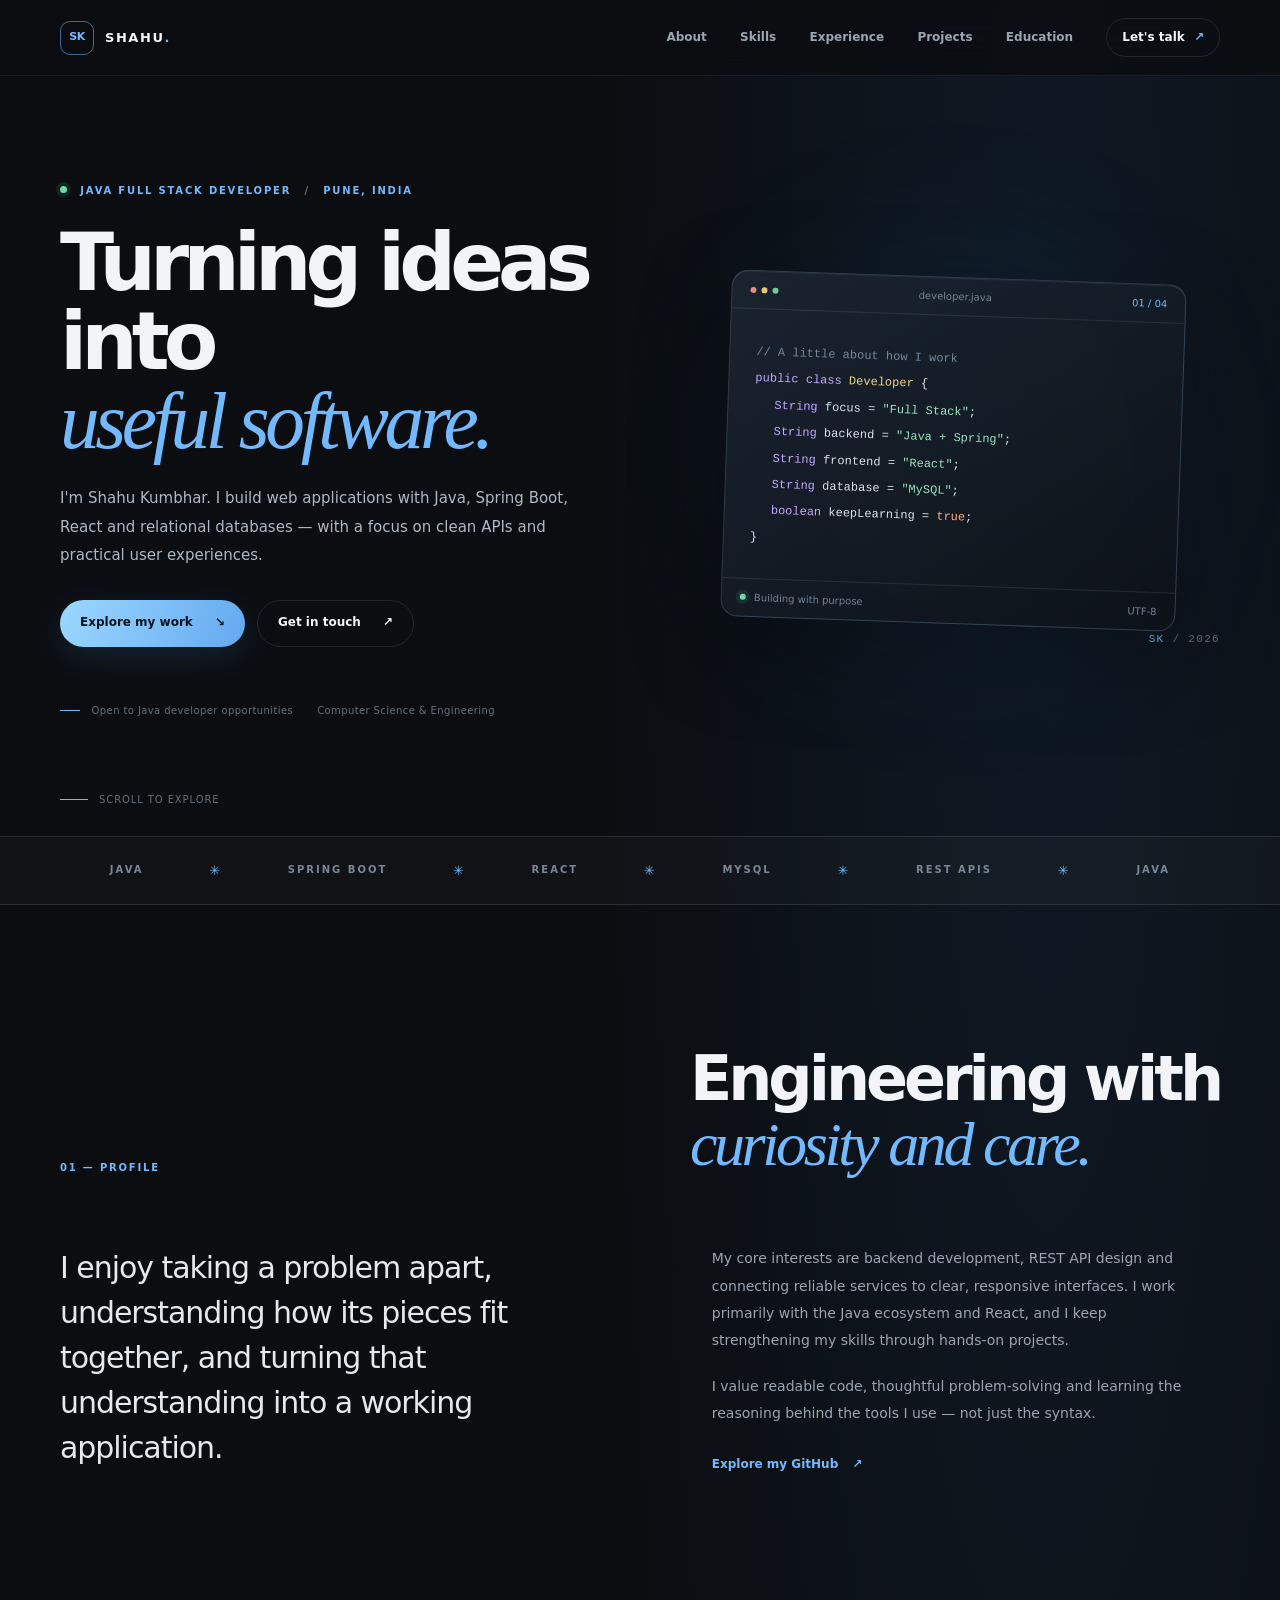
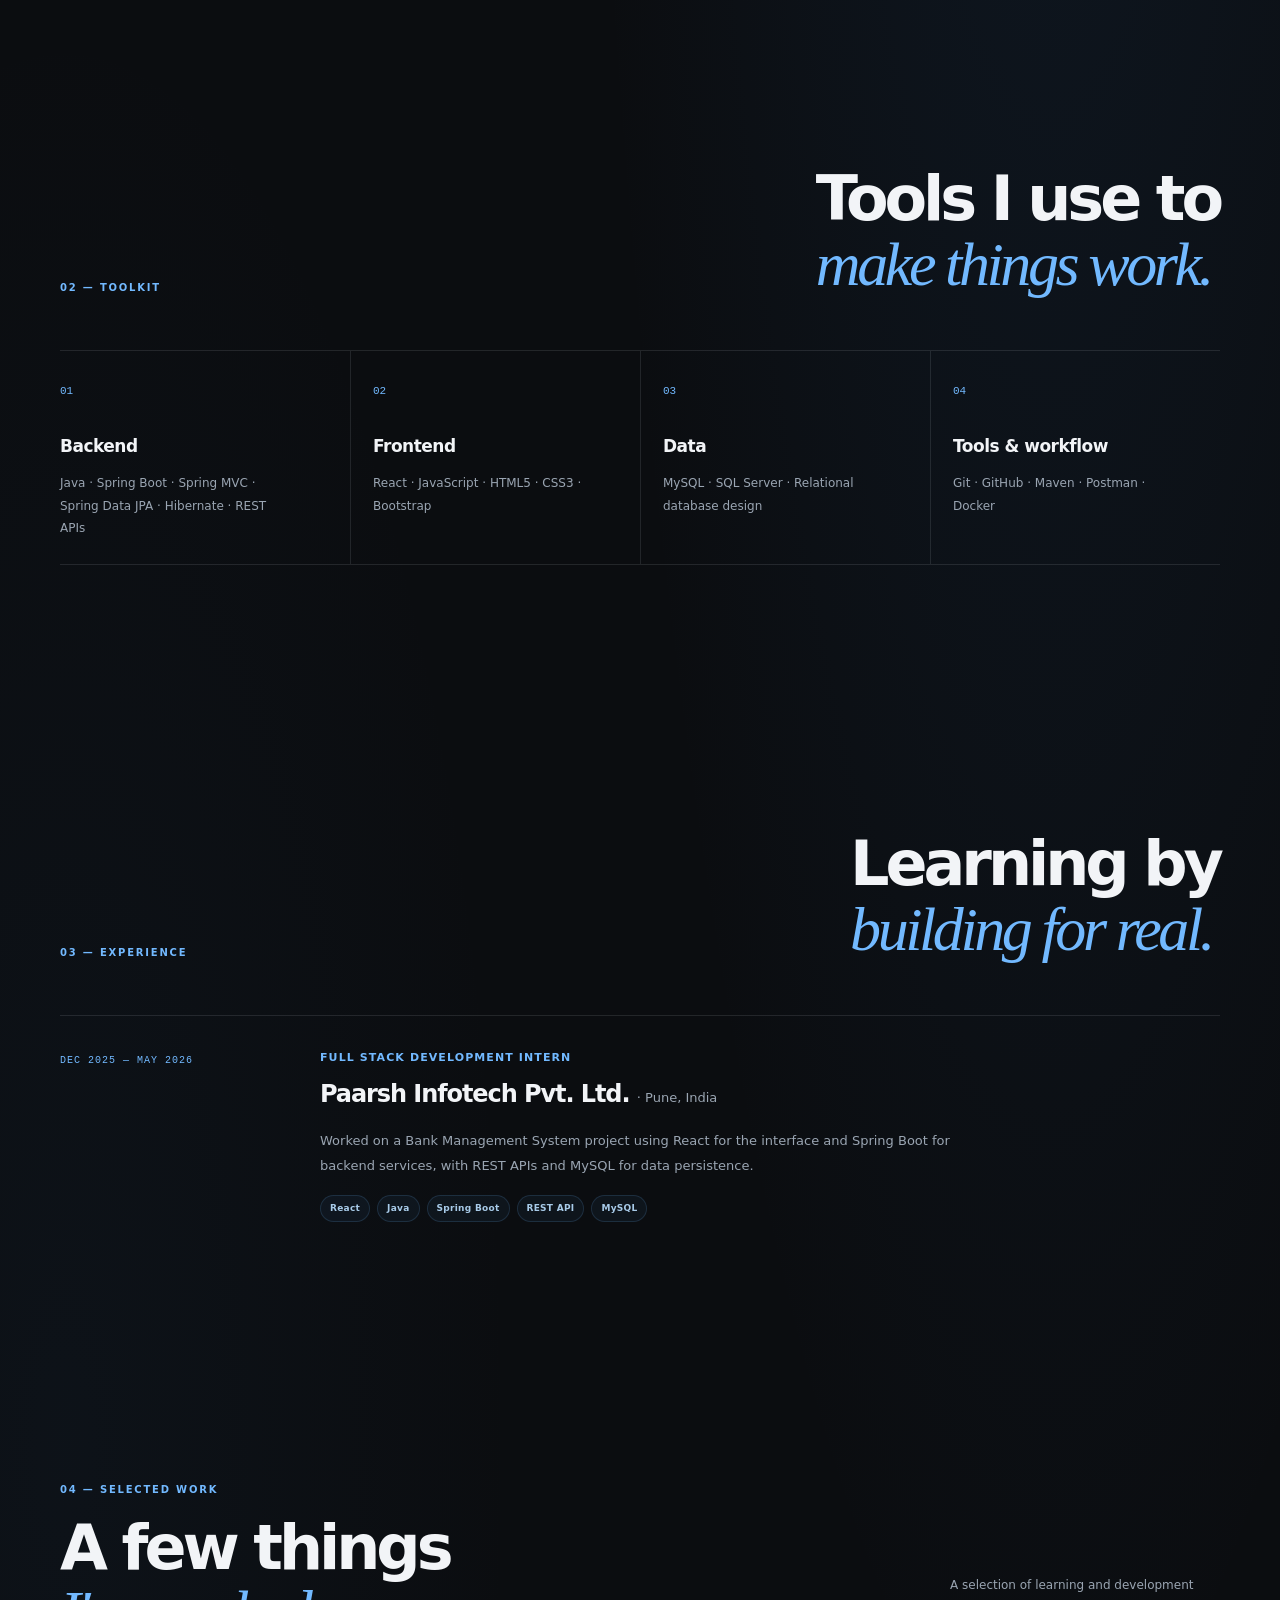
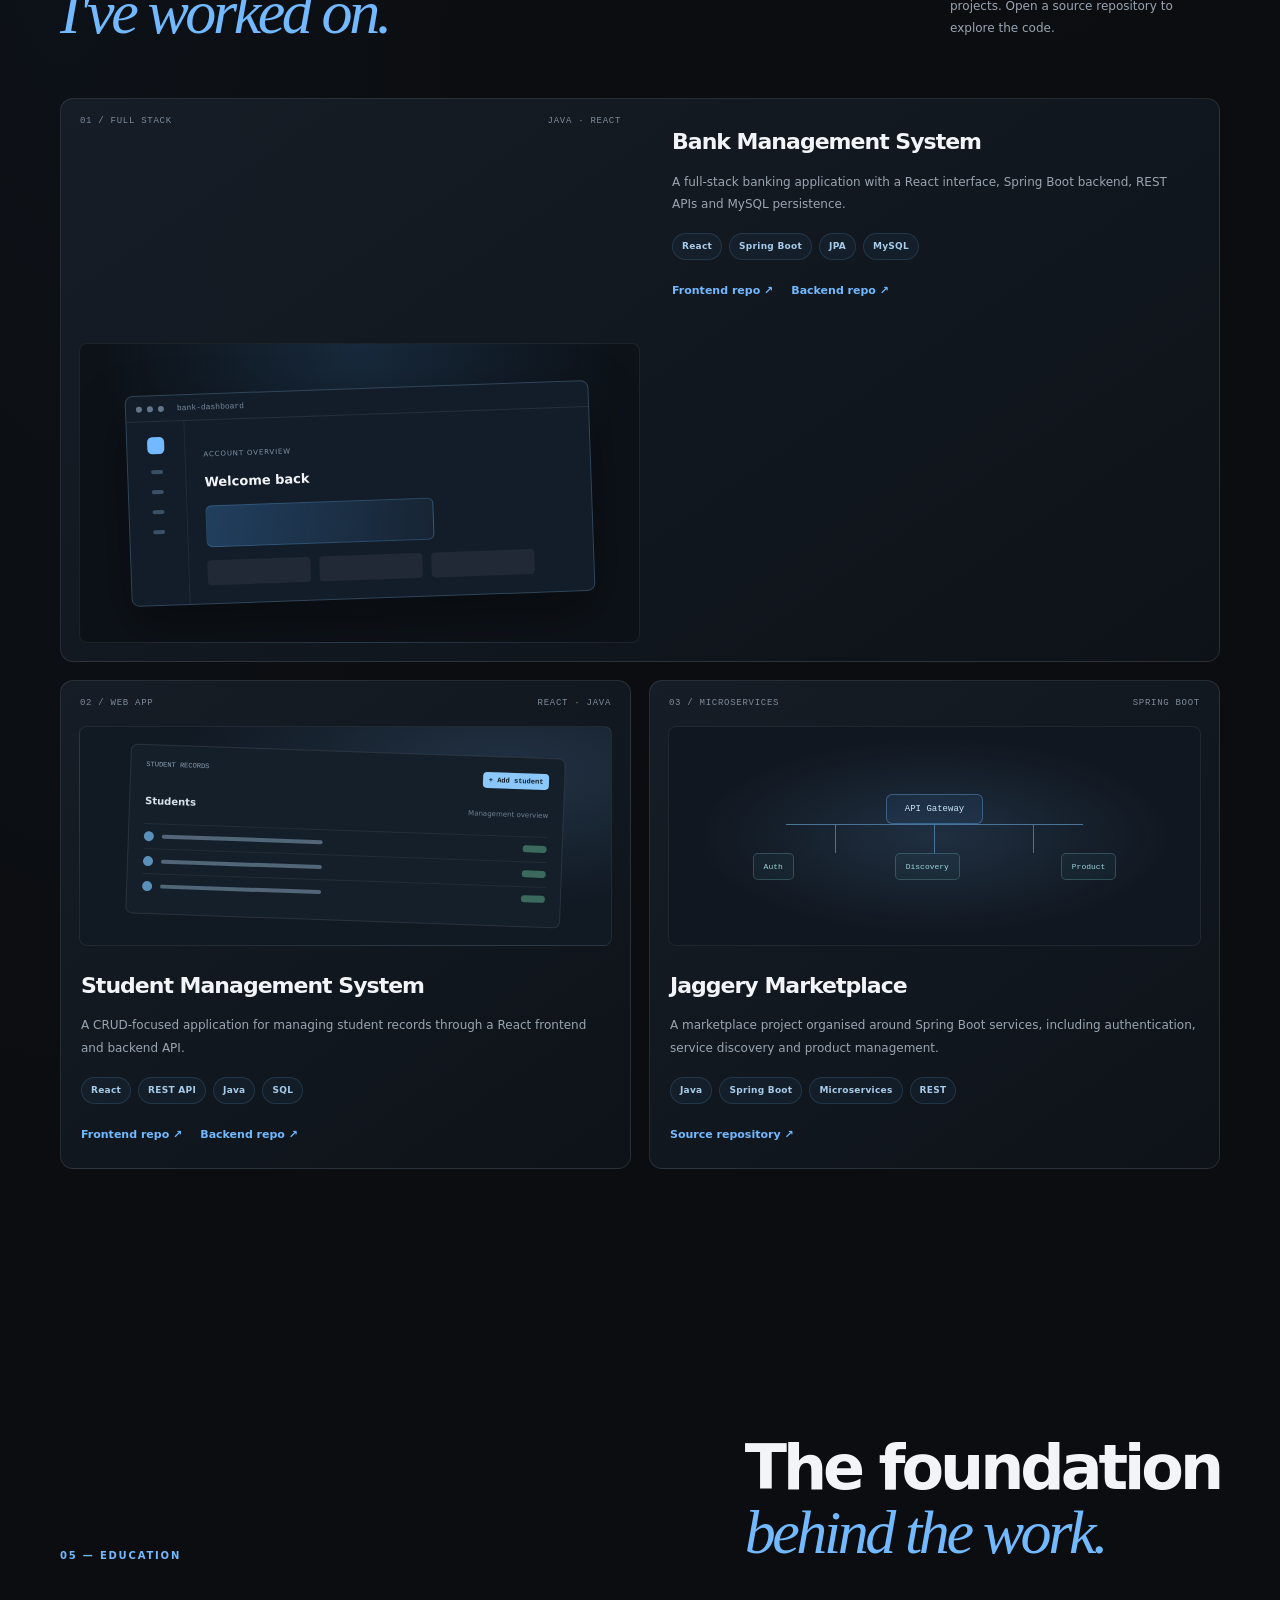
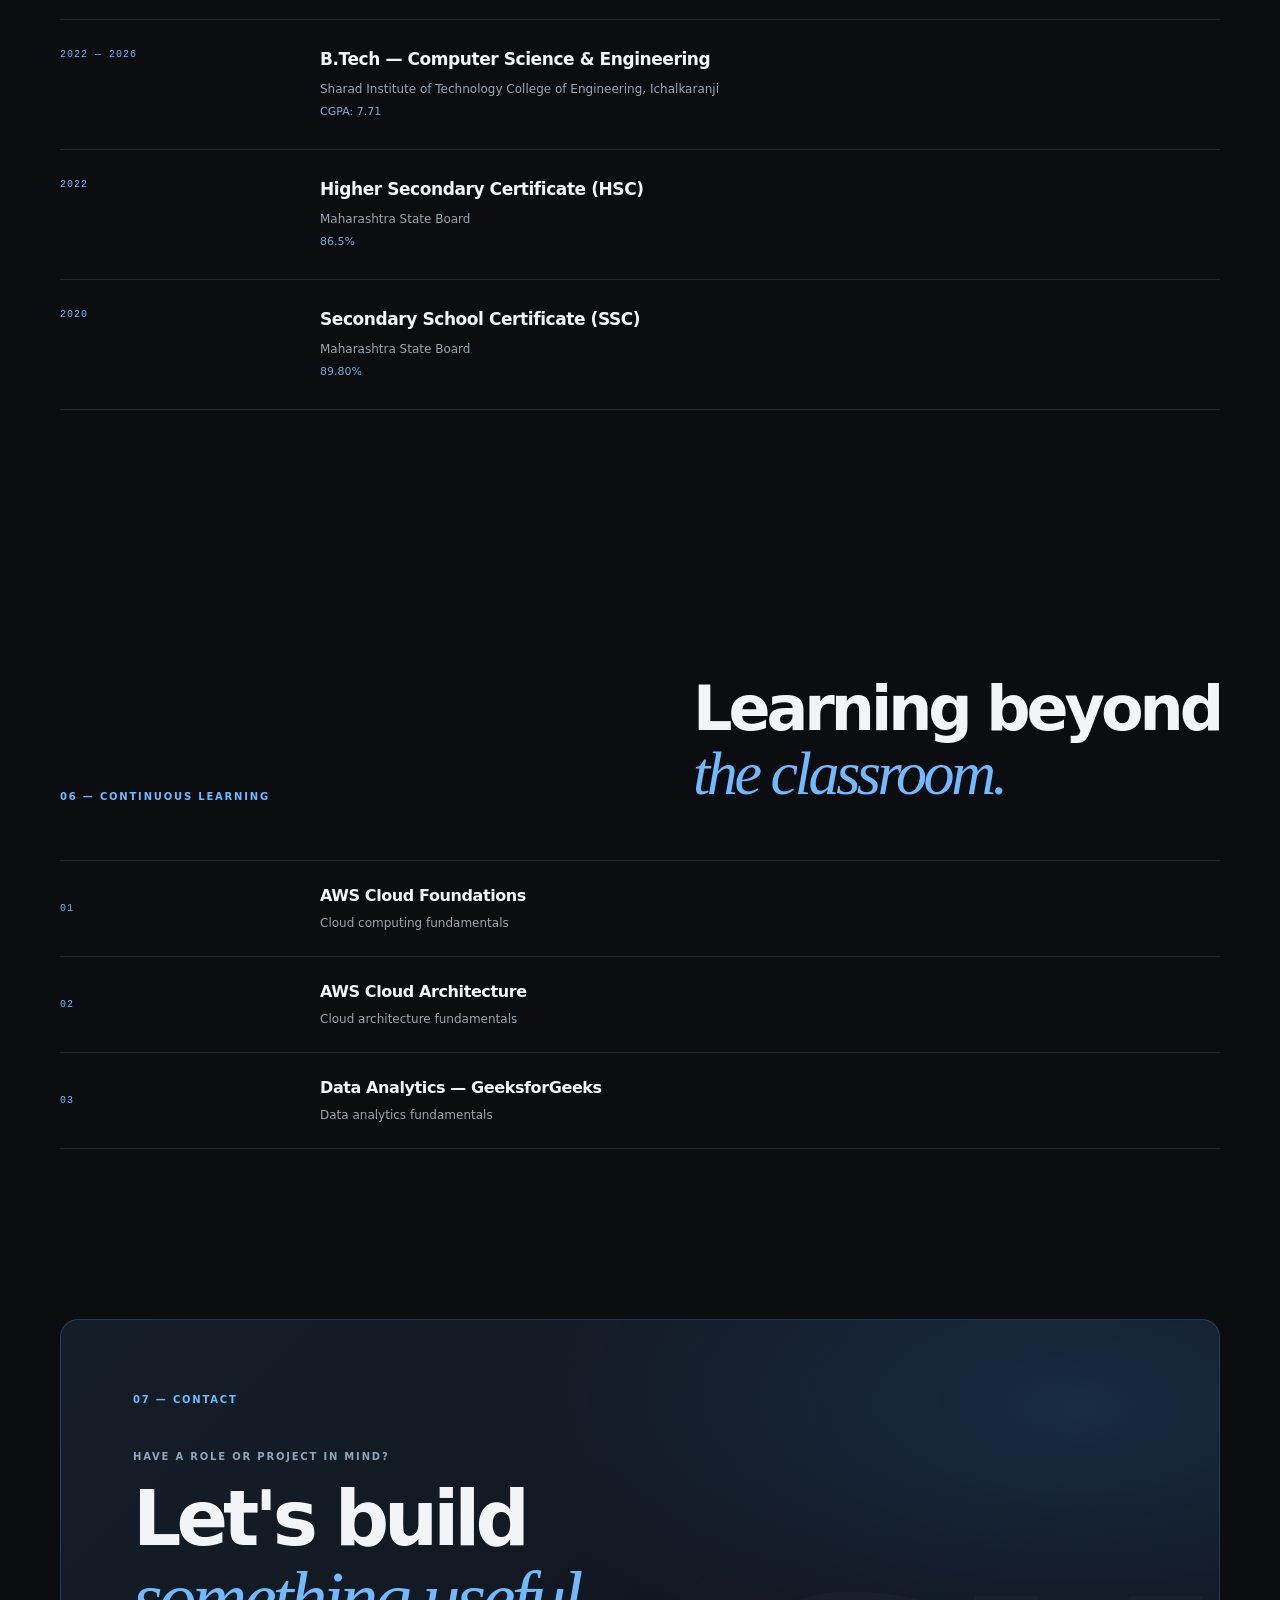
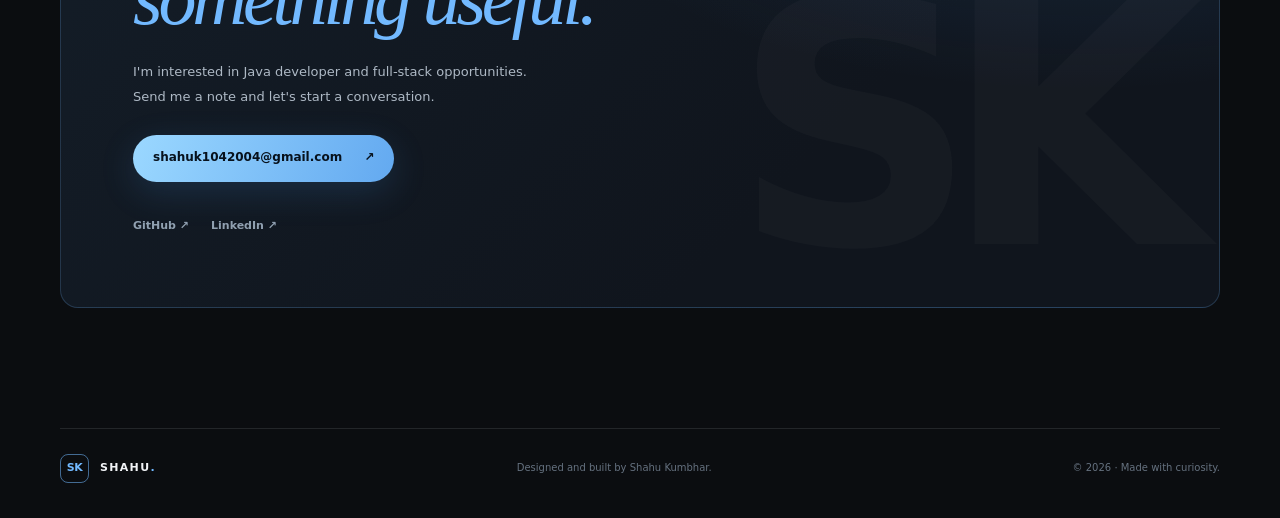
==== commit e5d7fe5c: "Align certification names with supplied credentials" ====
--- a/index.html
+++ b/index.html
@@ -267,8 +267,8 @@
         <h2>Learning beyond<br><em>the classroom.</em></h2>
       </div>
       <div class="certification-list">
-        <article class="certification-item reveal"><span>01</span><div><h3>AWS Academy Cloud Foundations</h3><p>Cloud computing fundamentals</p></div></article>
-        <article class="certification-item reveal"><span>02</span><div><h3>AWS Academy Cloud Architecting</h3><p>Cloud architecture fundamentals</p></div></article>
+        <article class="certification-item reveal"><span>01</span><div><h3>AWS Cloud Foundations</h3><p>Cloud computing fundamentals</p></div></article>
+        <article class="certification-item reveal"><span>02</span><div><h3>AWS Cloud Architecture</h3><p>Cloud architecture fundamentals</p></div></article>
         <article class="certification-item reveal"><span>03</span><div><h3>Data Analytics — GeeksforGeeks</h3><p>Data analytics fundamentals</p></div></article>
       </div>
     </section>
--- a/styles.css
+++ b/styles.css
@@ -364,3 +364,13 @@
   *, *::before, *::after { scroll-behavior: auto !important; animation-duration: .01ms !important; animation-iteration-count: 1 !important; transition-duration: .01ms !important; }
   html.has-js .reveal { opacity: 1; transform: none; }
 }
+
+
+.certification-list { border-top: 1px solid var(--line); }
+.certification-item { display: grid; grid-template-columns: 220px 1fr; gap: 40px; align-items: center; padding: 22px 0; border-bottom: 1px solid var(--line); }
+.certification-item > span { color: var(--blue); font: 10px ui-monospace, monospace; letter-spacing: .1em; }
+.certification-item h3 { margin: 0 0 5px; font-size: 16px; letter-spacing: -.025em; }
+.certification-item p { margin: 0; color: var(--muted); font-size: 12px; }
+@media (max-width: 680px) {
+  .certification-item { grid-template-columns: 1fr; gap: 8px; }
+}
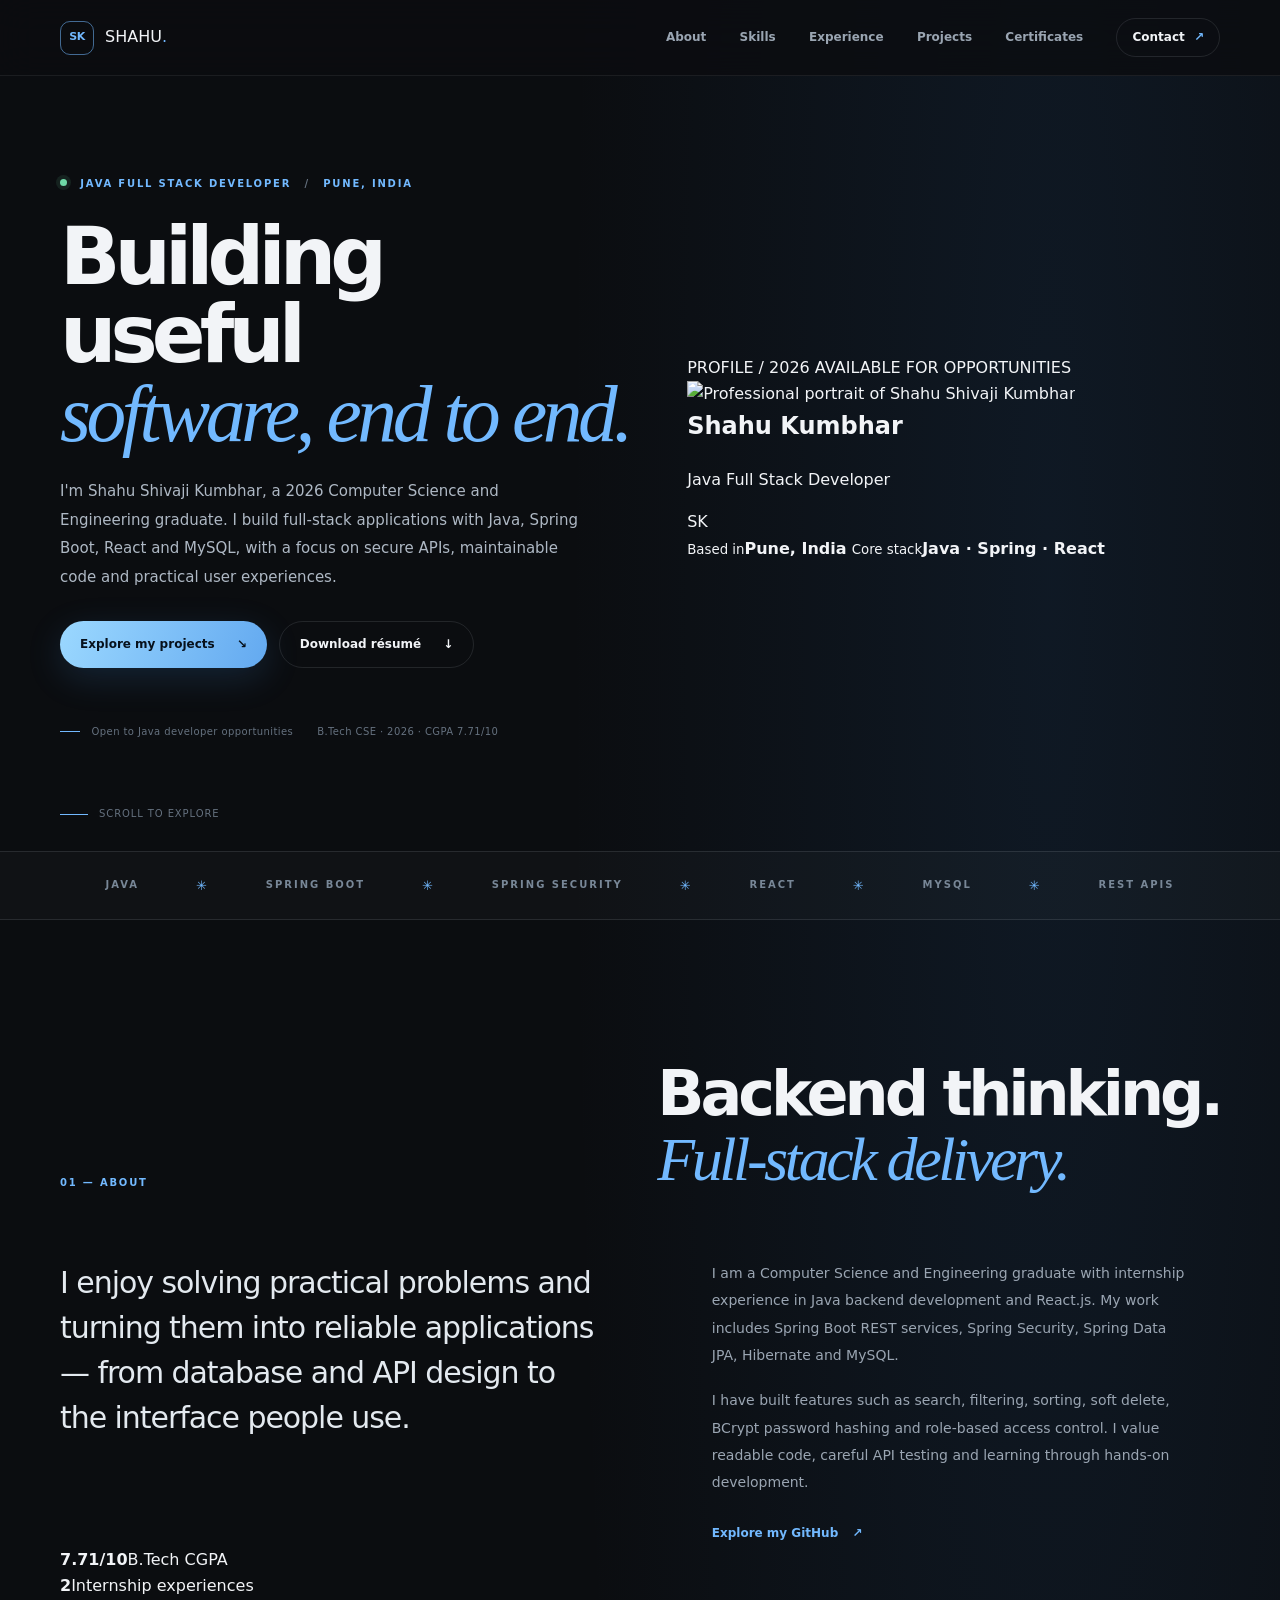
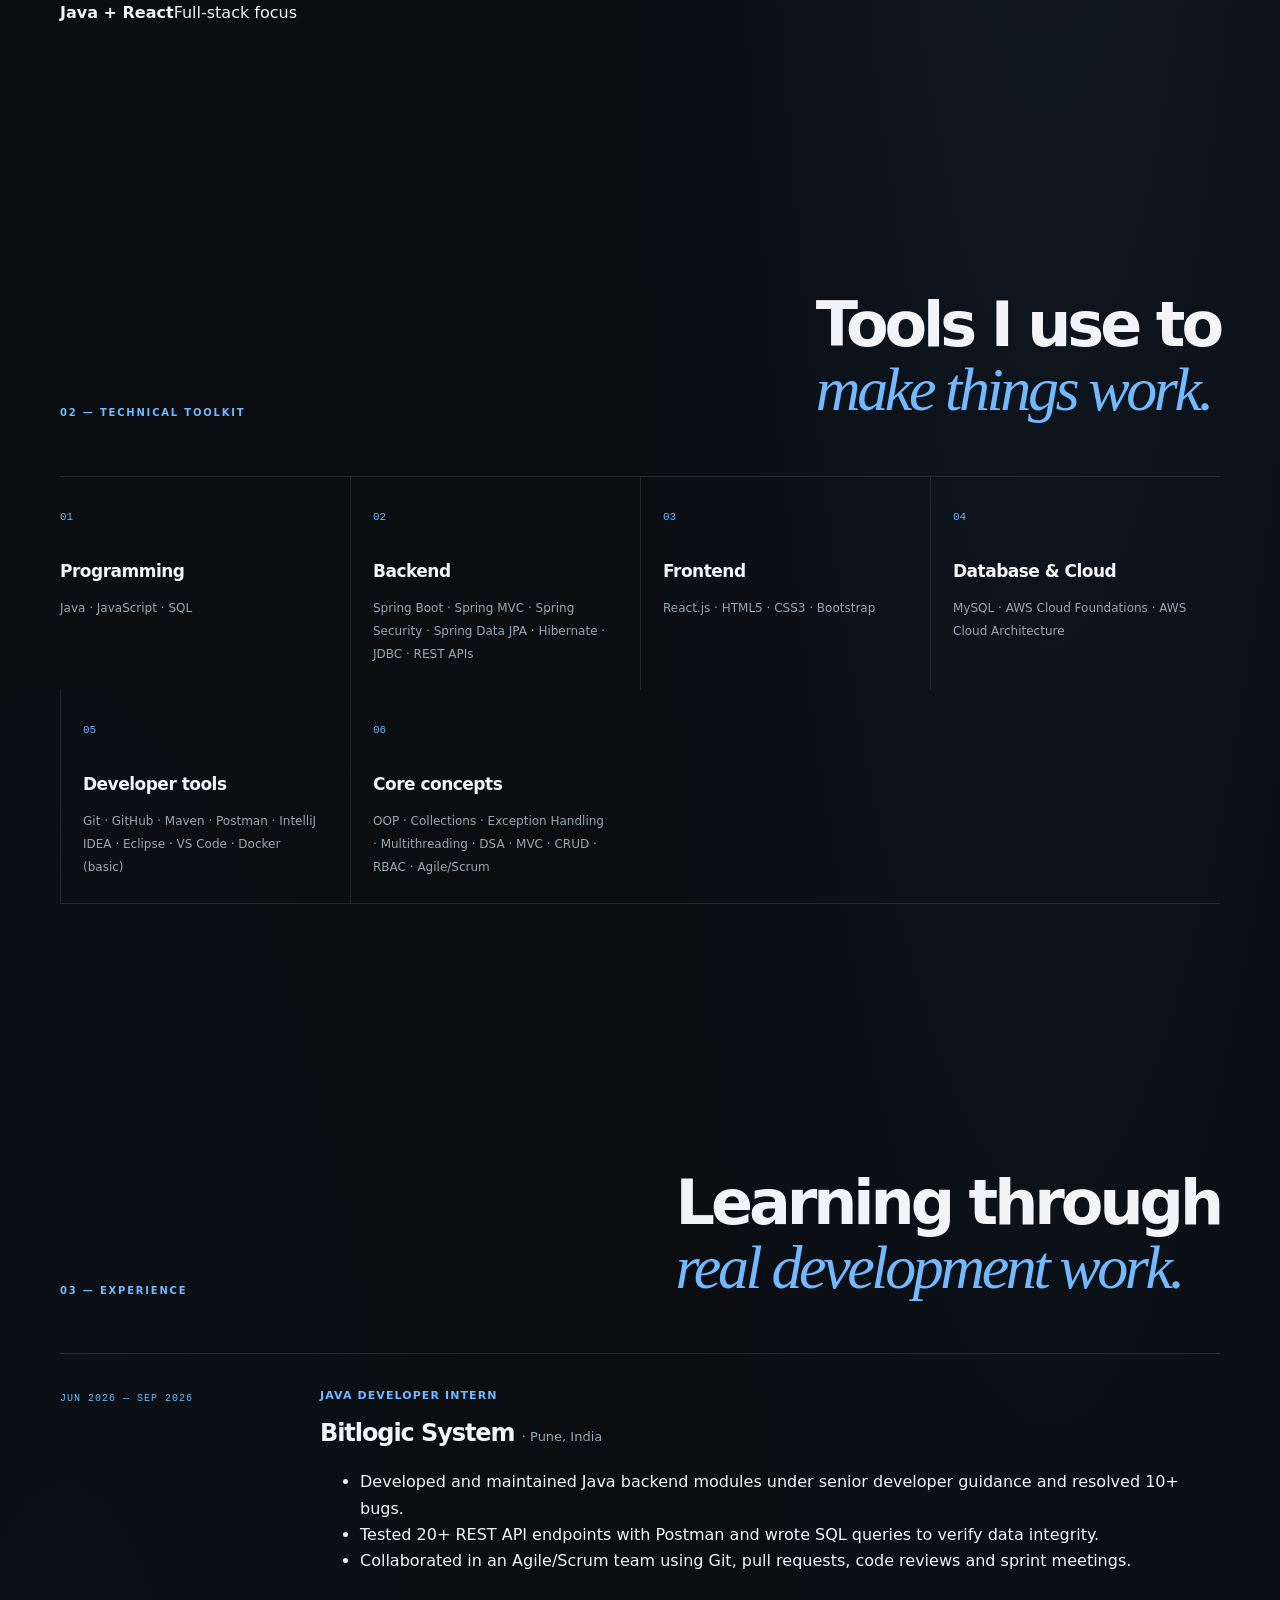
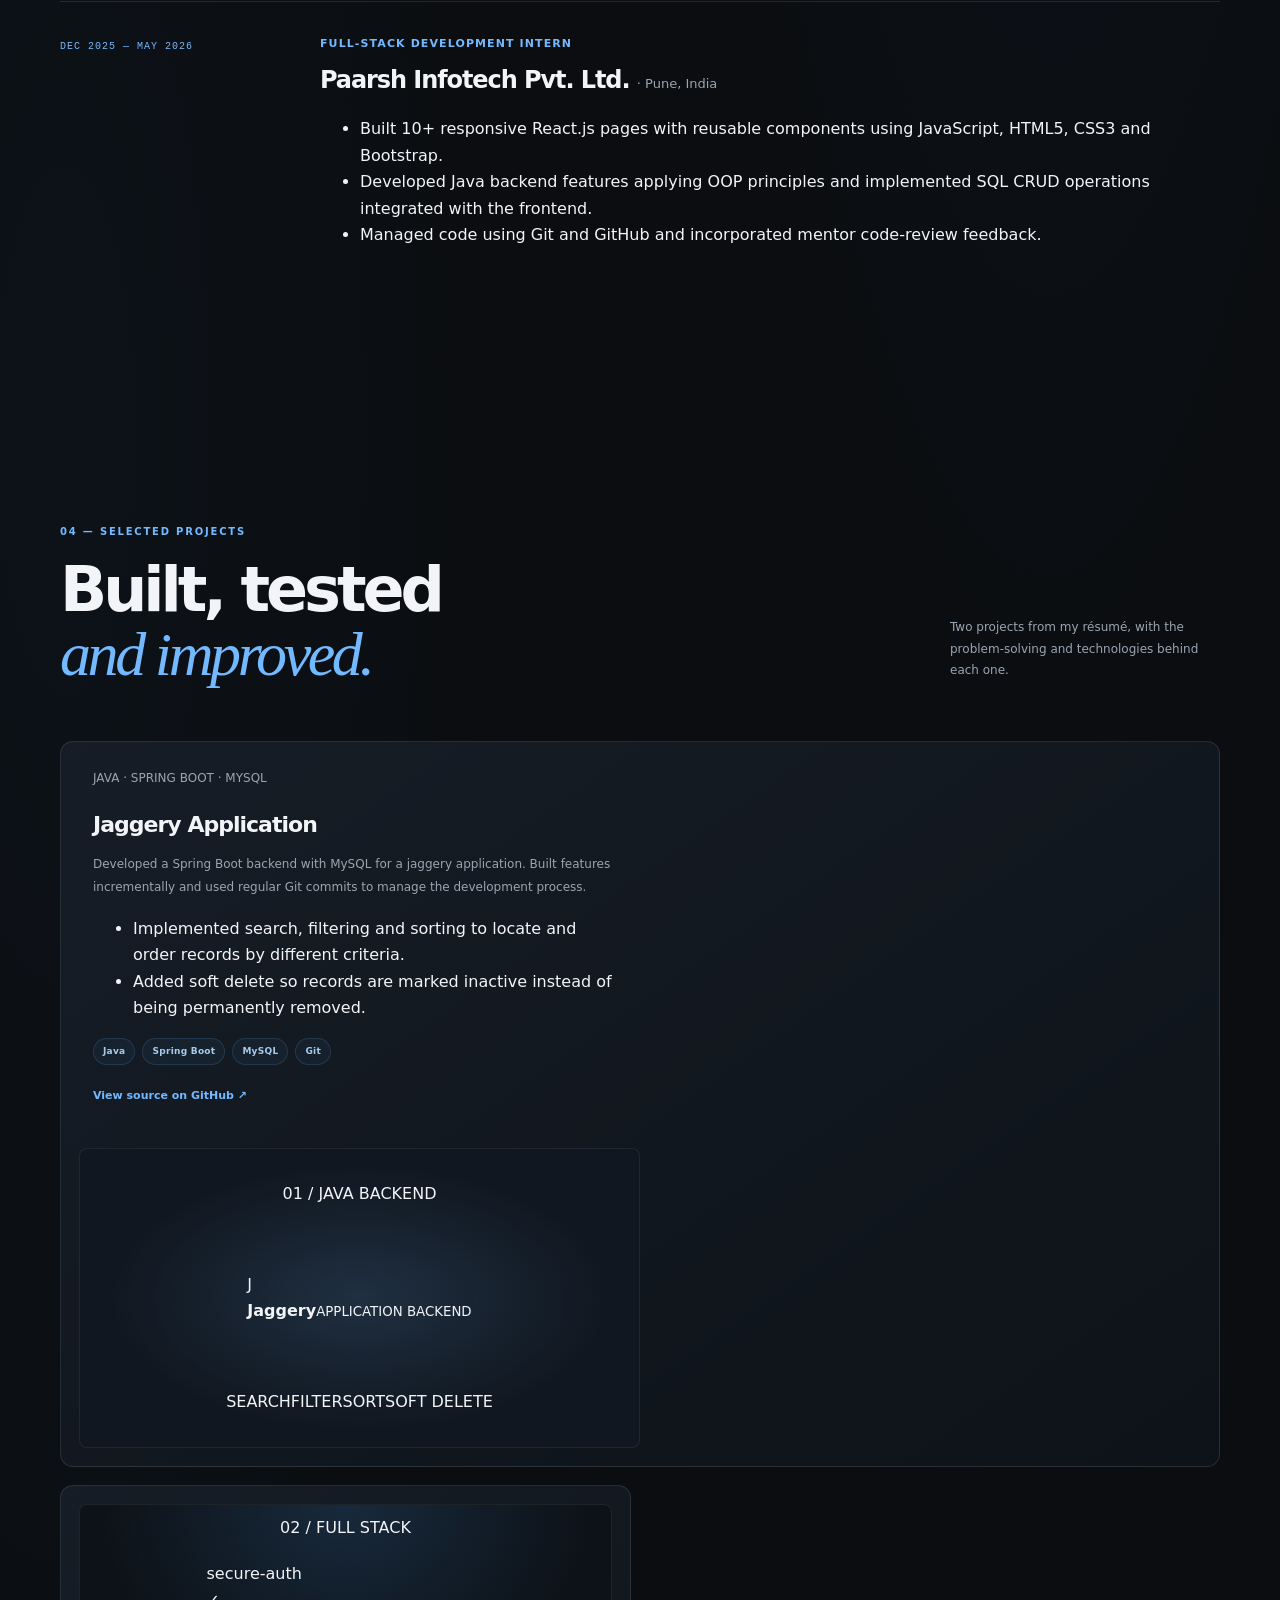
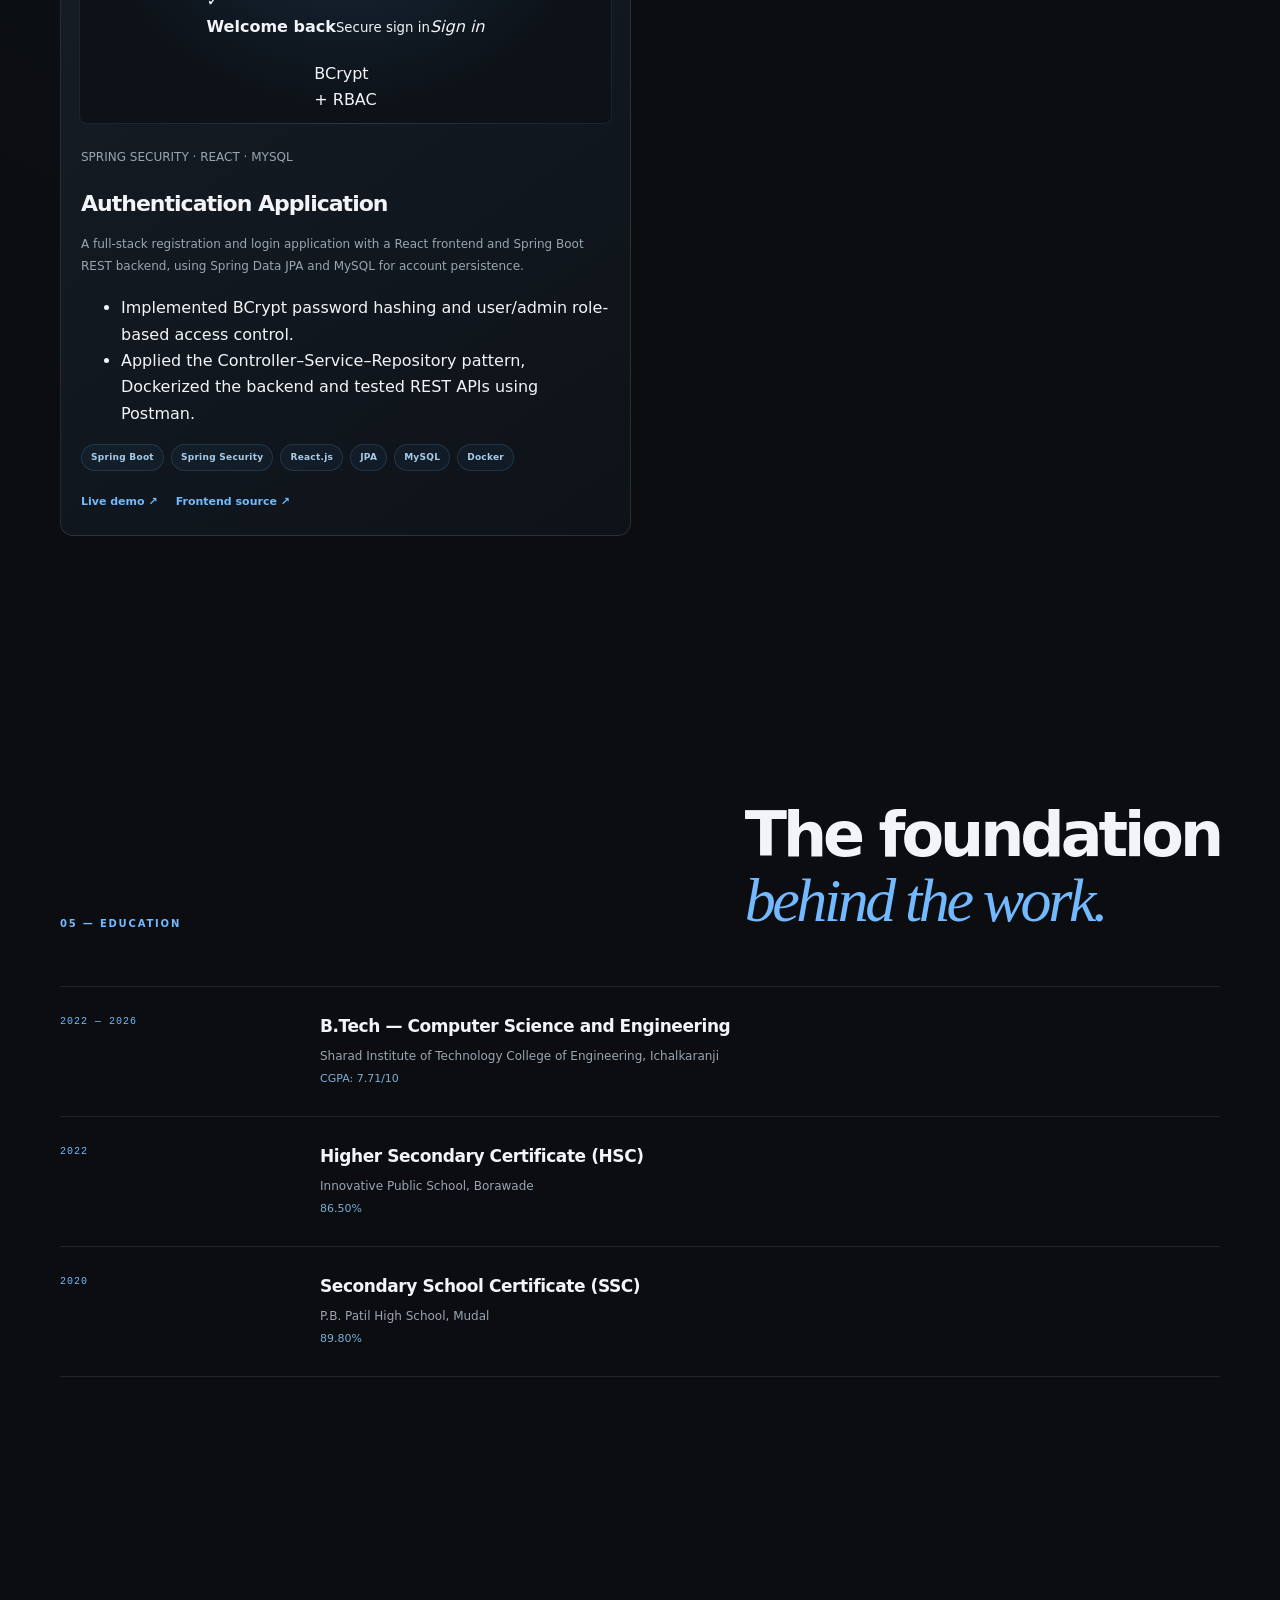
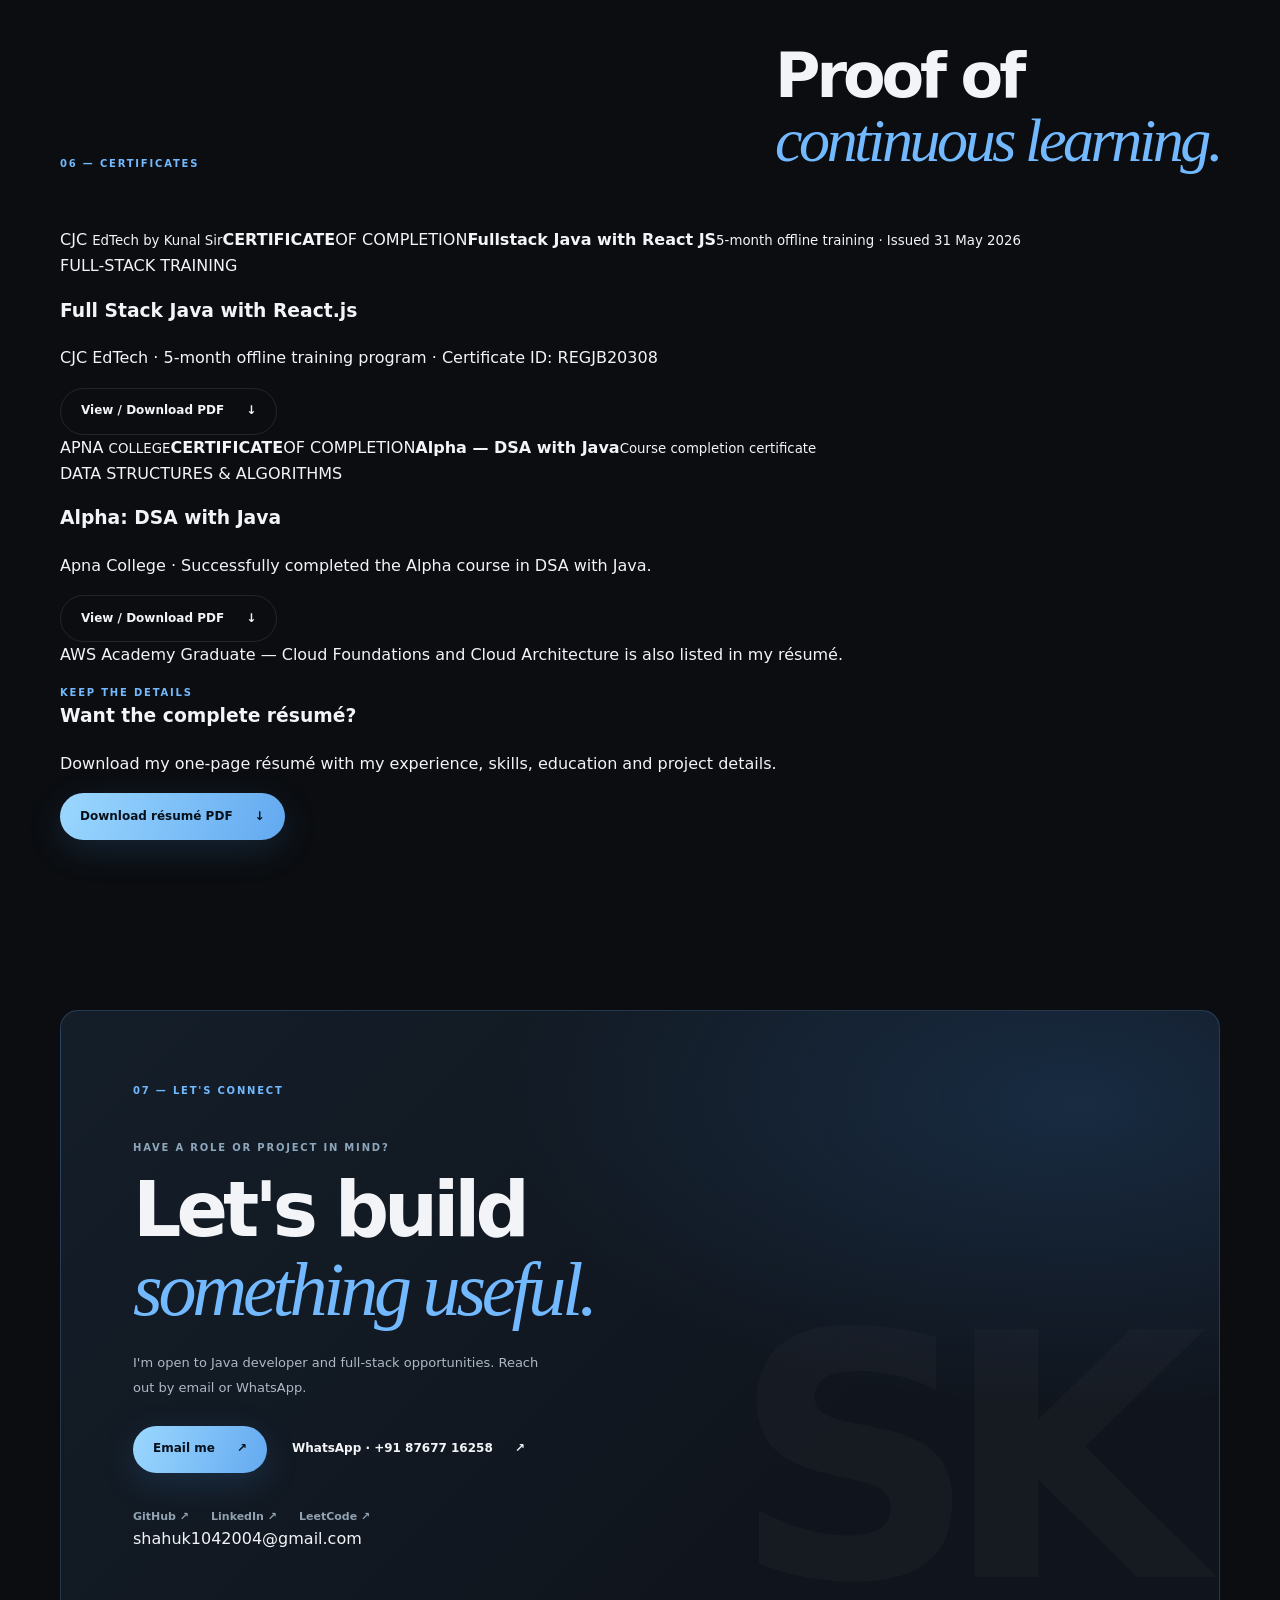
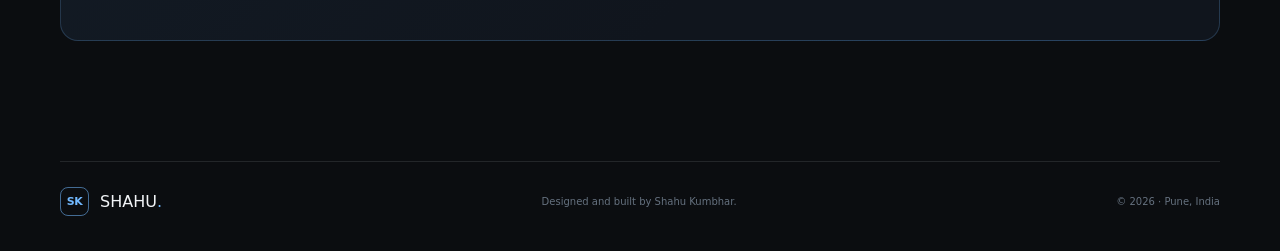
==== commit ef3818c2: "Personalize portfolio with photo resume certificates WhatsApp and two resume projects" ====
--- a/index.html
+++ b/index.html
@@ -4,11 +4,14 @@
   <meta charset="utf-8">
   <meta name="viewport" content="width=device-width, initial-scale=1">
   <meta name="theme-color" content="#0b0d10">
-  <meta name="description" content="Shahu Kumbhar — Java Full Stack Developer building web applications with Java, Spring Boot, React and MySQL.">
-  <meta property="og:title" content="Shahu Kumbhar — Java Full Stack Developer">
-  <meta property="og:description" content="A portfolio of selected projects, skills and experience in Java full-stack development.">
+  <meta name="description" content="Shahu Shivaji Kumbhar — Java Full Stack Developer. Explore Java, Spring Boot and React projects, experience, education and certifications.">
+  <meta property="og:title" content="Shahu Shivaji Kumbhar | Java Full Stack Developer">
+  <meta property="og:description" content="Java Full Stack Developer portfolio — projects, skills, experience and certificates.">
   <meta property="og:type" content="website">
-  <title>Shahu Kumbhar — Java Full Stack Developer</title>
+  <title>Shahu Shivaji Kumbhar | Java Full Stack Developer</title>
+  <link rel="preconnect" href="https://fonts.googleapis.com">
+  <link rel="preconnect" href="https://fonts.gstatic.com" crossorigin>
+  <link href="https://fonts.googleapis.com/css2?family=DM+Mono:wght@400;500&family=DM+Sans:wght@400;500;600;700&family=Manrope:wght@400;500;600;700;800&display=swap" rel="stylesheet">
   <link rel="stylesheet" href="./styles.css">
   <script src="./script.js" defer></script>
 </head>
@@ -16,22 +19,19 @@
   <div class="reading-progress" aria-hidden="true"><span id="reading-progress-bar"></span></div>
 
   <header class="site-header">
-    <a class="brand" href="#home" aria-label="Shahu Kumbhar, home">
-      <span class="brand-mark">SK</span>
-      <span class="brand-name">SHAHU<span class="brand-dot">.</span></span>
+    <a class="brand" href="#home" aria-label="Shahu Kumbhar home">
+      <span class="brand-mark">SK</span><span>SHAHU<span class="brand-dot">.</span></span>
     </a>
-
     <button class="menu-toggle" id="menu-toggle" type="button" aria-label="Open navigation" aria-expanded="false" aria-controls="site-nav">
       <span></span><span></span>
     </button>
-
     <nav class="site-nav" id="site-nav" aria-label="Main navigation">
       <a href="#about">About</a>
       <a href="#skills">Skills</a>
       <a href="#experience">Experience</a>
-      <a href="#work">Projects</a>
-      <a href="#education">Education</a>
-      <a class="nav-contact" href="#contact">Let's talk <span aria-hidden="true">↗</span></a>
+      <a href="#projects">Projects</a>
+      <a href="#certifications">Certificates</a>
+      <a href="#contact" class="nav-contact">Contact <span aria-hidden="true">↗</span></a>
     </nav>
   </header>
 
@@ -39,259 +39,228 @@
     <section class="hero section-shell" id="home">
       <div class="hero-copy">
         <p class="eyebrow"><span class="status-dot"></span> JAVA FULL STACK DEVELOPER <span class="eyebrow-divider">/</span> PUNE, INDIA</p>
-        <h1>Turning ideas into<br><em>useful software.</em></h1>
+        <h1>Building useful<br><em>software, end to end.</em></h1>
         <p class="hero-description">
-          I'm Shahu Kumbhar. I build web applications with Java, Spring Boot,
-          React and relational databases — with a focus on clean APIs and
-          practical user experiences.
+          I'm Shahu Shivaji Kumbhar, a 2026 Computer Science and Engineering graduate.
+          I build full-stack applications with Java, Spring Boot, React and MySQL,
+          with a focus on secure APIs, maintainable code and practical user experiences.
         </p>
         <div class="hero-actions">
-          <a class="button button-primary" href="#work">Explore my work <span aria-hidden="true">↘</span></a>
-          <a class="button button-quiet" href="mailto:shahuk1042004@gmail.com">Get in touch <span aria-hidden="true">↗</span></a>
+          <a class="button button-primary" href="#projects">Explore my projects <span aria-hidden="true">↘</span></a>
+          <a class="button button-quiet" href="https://d2ol7oe51mr4n9.cloudfront.net/user_3J4jvefRbuY6zkw7Gp2veoDi1zW/82c87812-95af-4781-8058-4e0510817f26.pdf" target="_blank" rel="noopener noreferrer">Download résumé <span aria-hidden="true">↓</span></a>
         </div>
         <div class="hero-meta">
           <span><span class="meta-line"></span> Open to Java developer opportunities</span>
-          <span>Computer Science &amp; Engineering</span>
-        </div>
-      </div>
-
-      <div class="hero-art" aria-label="A code-inspired profile card">
-        <div class="art-glow"></div>
-        <div class="code-card">
-          <div class="code-card-top">
-            <span class="window-dots"><i></i><i></i><i></i></span>
-            <span>developer.java</span>
-            <span class="code-card-status">01 / 04</span>
-          </div>
-          <div class="code-content">
-            <p class="code-comment">// A little about how I work</p>
-            <p><span class="code-purple">public class</span> <span class="code-yellow">Developer</span> {</p>
-            <p class="code-indent"><span class="code-purple">String</span> focus = <span class="code-green">"Full Stack"</span>;</p>
-            <p class="code-indent"><span class="code-purple">String</span> backend = <span class="code-green">"Java + Spring"</span>;</p>
-            <p class="code-indent"><span class="code-purple">String</span> frontend = <span class="code-green">"React"</span>;</p>
-            <p class="code-indent"><span class="code-purple">String</span> database = <span class="code-green">"MySQL"</span>;</p>
-            <p class="code-indent"><span class="code-purple">boolean</span> keepLearning = <span class="code-orange">true</span>;</p>
-            <p>}</p>
-          </div>
-          <div class="code-card-bottom">
-            <span><span class="status-dot"></span> Building with purpose</span>
-            <span>UTF-8</span>
-          </div>
-        </div>
-        <div class="orbit orbit-one"></div>
-        <div class="orbit orbit-two"></div>
-        <div class="hero-index">SK<span> / 2026</span></div>
-      </div>
+          <span>B.Tech CSE · 2026 · CGPA 7.71/10</span>
+        </div>
+      </div>
+
+      <aside class="profile-card reveal" aria-label="Profile card">
+        <div class="profile-card-top"><span>PROFILE / 2026</span><span class="profile-status"><i></i> AVAILABLE FOR OPPORTUNITIES</span></div>
+        <div class="profile-photo-wrap">
+          <img class="profile-photo" src="https://d2ol7oe51mr4n9.cloudfront.net/user_3J4jvefRbuY6zkw7Gp2veoDi1zW/21806a4d-4c8c-4512-9b25-9c28856a3c6a.jpg" alt="Professional portrait of Shahu Shivaji Kumbhar" width="760" height="1074" fetchpriority="high">
+        </div>
+        <div class="profile-card-name">
+          <div><h2>Shahu Kumbhar</h2><p>Java Full Stack Developer</p></div>
+          <span class="profile-initials">SK</span>
+        </div>
+        <div class="profile-facts">
+          <span><small>Based in</small><strong>Pune, India</strong></span>
+          <span><small>Core stack</small><strong>Java · Spring · React</strong></span>
+        </div>
+      </aside>
       <a class="scroll-cue" href="#about"><span></span> Scroll to explore</a>
     </section>
 
-    <section class="intro-strip" aria-label="Portfolio highlights">
+    <section class="intro-strip" aria-label="Technology highlights">
       <div class="intro-strip-inner">
-        <span>JAVA</span><b>✳</b><span>SPRING BOOT</span><b>✳</b><span>REACT</span><b>✳</b><span>MYSQL</span><b>✳</b><span>REST APIS</span><b>✳</b><span>JAVA</span>
+        <span>JAVA</span><b>✳</b><span>SPRING BOOT</span><b>✳</b><span>SPRING SECURITY</span><b>✳</b><span>REACT</span><b>✳</b><span>MYSQL</span><b>✳</b><span>REST APIS</span>
       </div>
     </section>
 
     <section class="content-section section-shell" id="about">
       <div class="section-heading reveal">
-        <p class="section-number">01 — PROFILE</p>
-        <h2>Engineering with<br><em>curiosity and care.</em></h2>
+        <p class="section-number">01 — ABOUT</p>
+        <h2>Backend thinking.<br><em>Full-stack delivery.</em></h2>
       </div>
       <div class="about-grid">
         <div class="about-lead reveal">
-          <p class="large-copy">I enjoy taking a problem apart, understanding how its pieces fit together, and turning that understanding into a working application.</p>
+          <p class="large-copy">I enjoy solving practical problems and turning them into reliable applications — from database and API design to the interface people use.</p>
         </div>
         <div class="about-detail reveal">
           <p>
-            My core interests are backend development, REST API design and
-            connecting reliable services to clear, responsive interfaces.
-            I work primarily with the Java ecosystem and React, and I keep
-            strengthening my skills through hands-on projects.
+            I am a Computer Science and Engineering graduate with internship experience
+            in Java backend development and React.js. My work includes Spring Boot
+            REST services, Spring Security, Spring Data JPA, Hibernate and MySQL.
           </p>
           <p>
-            I value readable code, thoughtful problem-solving and learning
-            the reasoning behind the tools I use — not just the syntax.
+            I have built features such as search, filtering, sorting, soft delete,
+            BCrypt password hashing and role-based access control. I value readable
+            code, careful API testing and learning through hands-on development.
           </p>
-          <a class="text-link" href="https://github.com/shahu2004" target="_blank" rel="noreferrer">Explore my GitHub <span aria-hidden="true">↗</span></a>
-        </div>
+          <a class="text-link" href="https://github.com/shahu2004" target="_blank" rel="noopener noreferrer">Explore my GitHub <span aria-hidden="true">↗</span></a>
+        </div>
+      </div>
+      <div class="quick-facts reveal">
+        <div><strong>7.71/10</strong><span>B.Tech CGPA</span></div>
+        <div><strong>2</strong><span>Internship experiences</span></div>
+        <div><strong>Java + React</strong><span>Full-stack focus</span></div>
       </div>
     </section>
 
     <section class="content-section section-shell" id="skills">
       <div class="section-heading reveal">
-        <p class="section-number">02 — TOOLKIT</p>
+        <p class="section-number">02 — TECHNICAL TOOLKIT</p>
         <h2>Tools I use to<br><em>make things work.</em></h2>
       </div>
       <div class="skills-grid">
-        <article class="skill-group reveal">
-          <span class="skill-index">01</span>
-          <h3>Backend</h3>
-          <p>Java · Spring Boot · Spring MVC · Spring Data JPA · Hibernate · REST APIs</p>
-        </article>
-        <article class="skill-group reveal">
-          <span class="skill-index">02</span>
-          <h3>Frontend</h3>
-          <p>React · JavaScript · HTML5 · CSS3 · Bootstrap</p>
-        </article>
-        <article class="skill-group reveal">
-          <span class="skill-index">03</span>
-          <h3>Data</h3>
-          <p>MySQL · SQL Server · Relational database design</p>
-        </article>
-        <article class="skill-group reveal">
-          <span class="skill-index">04</span>
-          <h3>Tools &amp; workflow</h3>
-          <p>Git · GitHub · Maven · Postman · Docker</p>
-        </article>
+        <article class="skill-group reveal"><span class="skill-index">01</span><h3>Programming</h3><p>Java · JavaScript · SQL</p></article>
+        <article class="skill-group reveal"><span class="skill-index">02</span><h3>Backend</h3><p>Spring Boot · Spring MVC · Spring Security · Spring Data JPA · Hibernate · JDBC · REST APIs</p></article>
+        <article class="skill-group reveal"><span class="skill-index">03</span><h3>Frontend</h3><p>React.js · HTML5 · CSS3 · Bootstrap</p></article>
+        <article class="skill-group reveal"><span class="skill-index">04</span><h3>Database &amp; Cloud</h3><p>MySQL · AWS Cloud Foundations · AWS Cloud Architecture</p></article>
+        <article class="skill-group reveal"><span class="skill-index">05</span><h3>Developer tools</h3><p>Git · GitHub · Maven · Postman · IntelliJ IDEA · Eclipse · VS Code · Docker (basic)</p></article>
+        <article class="skill-group reveal"><span class="skill-index">06</span><h3>Core concepts</h3><p>OOP · Collections · Exception Handling · Multithreading · DSA · MVC · CRUD · RBAC · Agile/Scrum</p></article>
       </div>
     </section>
 
     <section class="content-section section-shell" id="experience">
       <div class="section-heading reveal">
         <p class="section-number">03 — EXPERIENCE</p>
-        <h2>Learning by<br><em>building for real.</em></h2>
-      </div>
-      <article class="experience-item reveal">
-        <div class="experience-date">DEC 2025 — MAY 2026</div>
-        <div class="experience-main">
-          <p class="experience-role">Full Stack Development Intern</p>
-          <h3>Paarsh Infotech Pvt. Ltd. <span>· Pune, India</span></h3>
-          <p>
-            Worked on a Bank Management System project using React for the
-            interface and Spring Boot for backend services, with REST APIs
-            and MySQL for data persistence.
-          </p>
-          <div class="tag-row"><span>React</span><span>Java</span><span>Spring Boot</span><span>REST API</span><span>MySQL</span></div>
-        </div>
-      </article>
-    </section>
-
-    <section class="content-section section-shell" id="work">
+        <h2>Learning through<br><em>real development work.</em></h2>
+      </div>
+      <div class="experience-list">
+        <article class="experience-item reveal">
+          <div class="experience-date">JUN 2026 — SEP 2026</div>
+          <div class="experience-main">
+            <p class="experience-role">Java Developer Intern</p>
+            <h3>Bitlogic System <span>· Pune, India</span></h3>
+            <ul>
+              <li>Developed and maintained Java backend modules under senior developer guidance and resolved 10+ bugs.</li>
+              <li>Tested 20+ REST API endpoints with Postman and wrote SQL queries to verify data integrity.</li>
+              <li>Collaborated in an Agile/Scrum team using Git, pull requests, code reviews and sprint meetings.</li>
+            </ul>
+          </div>
+        </article>
+        <article class="experience-item reveal">
+          <div class="experience-date">DEC 2025 — MAY 2026</div>
+          <div class="experience-main">
+            <p class="experience-role">Full-Stack Development Intern</p>
+            <h3>Paarsh Infotech Pvt. Ltd. <span>· Pune, India</span></h3>
+            <ul>
+              <li>Built 10+ responsive React.js pages with reusable components using JavaScript, HTML5, CSS3 and Bootstrap.</li>
+              <li>Developed Java backend features applying OOP principles and implemented SQL CRUD operations integrated with the frontend.</li>
+              <li>Managed code using Git and GitHub and incorporated mentor code-review feedback.</li>
+            </ul>
+          </div>
+        </article>
+      </div>
+    </section>
+
+    <section class="content-section section-shell" id="projects">
       <div class="section-heading project-heading reveal">
-        <div>
-          <p class="section-number">04 — SELECTED WORK</p>
-          <h2>A few things<br><em>I've worked on.</em></h2>
-        </div>
-        <p class="section-aside">A selection of learning and development projects. Open a source repository to explore the code.</p>
+        <div><p class="section-number">04 — SELECTED PROJECTS</p><h2>Built, tested<br><em>and improved.</em></h2></div>
+        <p class="section-aside">Two projects from my résumé, with the problem-solving and technologies behind each one.</p>
       </div>
 
       <div class="projects-grid">
         <article class="project-card project-featured reveal">
-          <div class="project-topline"><span>01 / FULL STACK</span><span>JAVA · REACT</span></div>
-          <div class="project-visual bank-visual" aria-hidden="true">
-            <div class="visual-window">
-              <div class="visual-window-bar"><i></i><i></i><i></i><span>bank-dashboard</span></div>
-              <div class="bank-ui">
-                <div class="bank-sidebar"><b></b><i></i><i></i><i></i><i></i></div>
-                <div class="bank-main"><small>ACCOUNT OVERVIEW</small><strong>Welcome back</strong><div class="bank-balance"></div><div class="bank-lines"><i></i><i></i><i></i></div></div>
-              </div>
+          <div class="project-visual jaggery-visual" aria-hidden="true">
+            <div class="project-visual-label">01 / JAVA BACKEND</div>
+            <div class="jaggery-mark"><span>J</span><div><b>Jaggery</b><small>APPLICATION BACKEND</small></div></div>
+            <div class="feature-pills"><span>SEARCH</span><span>FILTER</span><span>SORT</span><span>SOFT DELETE</span></div>
+          </div>
+          <div class="project-body">
+            <p class="project-kicker">JAVA · SPRING BOOT · MYSQL</p>
+            <h3>Jaggery Application</h3>
+            <p>Developed a Spring Boot backend with MySQL for a jaggery application. Built features incrementally and used regular Git commits to manage the development process.</p>
+            <ul class="project-points">
+              <li>Implemented search, filtering and sorting to locate and order records by different criteria.</li>
+              <li>Added soft delete so records are marked inactive instead of being permanently removed.</li>
+            </ul>
+            <div class="tag-row"><span>Java</span><span>Spring Boot</span><span>MySQL</span><span>Git</span></div>
+            <div class="project-links"><a href="https://github.com/shahu2004/jaggery-app" target="_blank" rel="noopener noreferrer">View source on GitHub <span aria-hidden="true">↗</span></a></div>
+          </div>
+        </article>
+
+        <article class="project-card reveal">
+          <div class="project-visual auth-visual" aria-hidden="true">
+            <div class="project-visual-label">02 / FULL STACK</div>
+            <div class="auth-window">
+              <div class="auth-window-bar"><i></i><i></i><i></i><span>secure-auth</span></div>
+              <div class="auth-window-body"><div class="auth-shield">✓</div><b>Welcome back</b><small>Secure sign in</small><span></span><span></span><em>Sign in</em></div>
             </div>
+            <div class="auth-stamp">BCrypt<br>+ RBAC</div>
           </div>
           <div class="project-body">
-            <h3>Bank Management System</h3>
-            <p>A full-stack banking application with a React interface, Spring Boot backend, REST APIs and MySQL persistence.</p>
-            <div class="tag-row"><span>React</span><span>Spring Boot</span><span>JPA</span><span>MySQL</span></div>
+            <p class="project-kicker">SPRING SECURITY · REACT · MYSQL</p>
+            <h3>Authentication Application</h3>
+            <p>A full-stack registration and login application with a React frontend and Spring Boot REST backend, using Spring Data JPA and MySQL for account persistence.</p>
+            <ul class="project-points">
+              <li>Implemented BCrypt password hashing and user/admin role-based access control.</li>
+              <li>Applied the Controller–Service–Repository pattern, Dockerized the backend and tested REST APIs using Postman.</li>
+            </ul>
+            <div class="tag-row"><span>Spring Boot</span><span>Spring Security</span><span>React.js</span><span>JPA</span><span>MySQL</span><span>Docker</span></div>
             <div class="project-links">
-              <a href="https://github.com/shahu2004/Bnak-Mangement-Frontend" target="_blank" rel="noreferrer">Frontend repo ↗</a>
-              <a href="https://github.com/shahu2004/Bank-Mangement-Backend" target="_blank" rel="noreferrer">Backend repo ↗</a>
+              <a href="https://auth-app-frontend-uca7.onrender.com" target="_blank" rel="noopener noreferrer">Live demo <span aria-hidden="true">↗</span></a>
+              <a href="https://github.com/shahu2004/Auth-app-frontend" target="_blank" rel="noopener noreferrer">Frontend source <span aria-hidden="true">↗</span></a>
             </div>
           </div>
         </article>
-
-        <article class="project-card reveal">
-          <div class="project-topline"><span>02 / WEB APP</span><span>REACT · JAVA</span></div>
-          <div class="project-visual student-visual" aria-hidden="true">
-            <div class="student-board">
-              <div class="student-board-head"><span>STUDENT RECORDS</span><b>+ Add student</b></div>
-              <div class="student-stat"><strong>Students</strong><span>Management overview</span></div>
-              <div class="student-row"><i></i><span></span><b></b></div>
-              <div class="student-row"><i></i><span></span><b></b></div>
-              <div class="student-row"><i></i><span></span><b></b></div>
-            </div>
-          </div>
-          <div class="project-body">
-            <h3>Student Management System</h3>
-            <p>A CRUD-focused application for managing student records through a React frontend and backend API.</p>
-            <div class="tag-row"><span>React</span><span>REST API</span><span>Java</span><span>SQL</span></div>
-            <div class="project-links">
-              <a href="https://github.com/shahu2004/Student-Management-System-Frontend" target="_blank" rel="noreferrer">Frontend repo ↗</a>
-              <a href="https://github.com/shahu2004/Student-Management-System-Backend" target="_blank" rel="noreferrer">Backend repo ↗</a>
-            </div>
-          </div>
-        </article>
-
-        <article class="project-card reveal">
-          <div class="project-topline"><span>03 / MICROSERVICES</span><span>SPRING BOOT</span></div>
-          <div class="project-visual jaggery-visual" aria-hidden="true">
-            <div class="service-map">
-              <div class="service-node gateway">API Gateway</div>
-              <div class="service-branches"><i></i><i></i><i></i></div>
-              <div class="service-nodes"><span>Auth</span><span>Discovery</span><span>Product</span></div>
-            </div>
-          </div>
-          <div class="project-body">
-            <h3>Jaggery Marketplace</h3>
-            <p>A marketplace project organised around Spring Boot services, including authentication, service discovery and product management.</p>
-            <div class="tag-row"><span>Java</span><span>Spring Boot</span><span>Microservices</span><span>REST</span></div>
-            <div class="project-links">
-              <a href="https://github.com/shahu2004/jaggery-app" target="_blank" rel="noreferrer">Source repository ↗</a>
-            </div>
-          </div>
-        </article>
       </div>
     </section>
 
     <section class="content-section section-shell" id="education">
-      <div class="section-heading reveal">
-        <p class="section-number">05 — EDUCATION</p>
-        <h2>The foundation<br><em>behind the work.</em></h2>
-      </div>
+      <div class="section-heading reveal"><p class="section-number">05 — EDUCATION</p><h2>The foundation<br><em>behind the work.</em></h2></div>
       <div class="education-list">
-        <article class="education-item reveal">
-          <span class="education-period">2022 — 2026</span>
-          <div><h3>B.Tech — Computer Science &amp; Engineering</h3><p>Sharad Institute of Technology College of Engineering, Ichalkaranji</p><p class="education-note">CGPA: 7.71</p></div>
-        </article>
-        <article class="education-item reveal">
-          <span class="education-period">2022</span>
-          <div><h3>Higher Secondary Certificate (HSC)</h3><p>Maharashtra State Board</p><p class="education-note">86.5%</p></div>
-        </article>
-        <article class="education-item reveal">
-          <span class="education-period">2020</span>
-          <div><h3>Secondary School Certificate (SSC)</h3><p>Maharashtra State Board</p><p class="education-note">89.80%</p></div>
-        </article>
+        <article class="education-item reveal"><span class="education-period">2022 — 2026</span><div><h3>B.Tech — Computer Science and Engineering</h3><p>Sharad Institute of Technology College of Engineering, Ichalkaranji</p><p class="education-note">CGPA: 7.71/10</p></div></article>
+        <article class="education-item reveal"><span class="education-period">2022</span><div><h3>Higher Secondary Certificate (HSC)</h3><p>Innovative Public School, Borawade</p><p class="education-note">86.50%</p></div></article>
+        <article class="education-item reveal"><span class="education-period">2020</span><div><h3>Secondary School Certificate (SSC)</h3><p>P.B. Patil High School, Mudal</p><p class="education-note">89.80%</p></div></article>
       </div>
     </section>
 
     <section class="content-section section-shell" id="certifications">
-      <div class="section-heading reveal">
-        <p class="section-number">06 — CONTINUOUS LEARNING</p>
-        <h2>Learning beyond<br><em>the classroom.</em></h2>
-      </div>
-      <div class="certification-list">
-        <article class="certification-item reveal"><span>01</span><div><h3>AWS Cloud Foundations</h3><p>Cloud computing fundamentals</p></div></article>
-        <article class="certification-item reveal"><span>02</span><div><h3>AWS Cloud Architecture</h3><p>Cloud architecture fundamentals</p></div></article>
-        <article class="certification-item reveal"><span>03</span><div><h3>Data Analytics — GeeksforGeeks</h3><p>Data analytics fundamentals</p></div></article>
+      <div class="section-heading reveal"><p class="section-number">06 — CERTIFICATES</p><h2>Proof of<br><em>continuous learning.</em></h2></div>
+      <div class="certificates-grid">
+        <article class="certificate-card reveal">
+          <div class="certificate-art certificate-cjc"><span class="certificate-art-brand">CJC <small>EdTech by Kunal Sir</small></span><strong>CERTIFICATE</strong><span>OF COMPLETION</span><b>Fullstack Java with React JS</b><small>5-month offline training · Issued 31 May 2026</small></div>
+          <div class="certificate-copy"><p class="certificate-type">FULL-STACK TRAINING</p><h3>Full Stack Java with React.js</h3><p>CJC EdTech · 5-month offline training program · Certificate ID: REGJB20308</p><a class="button button-quiet certificate-download" href="https://d2ol7oe51mr4n9.cloudfront.net/user_3J4jvefRbuY6zkw7Gp2veoDi1zW/b98f0e71-4900-42b3-8c07-2a5a95ddc517.pdf" target="_blank" rel="noopener noreferrer">View / Download PDF <span aria-hidden="true">↓</span></a></div>
+        </article>
+        <article class="certificate-card reveal">
+          <div class="certificate-art certificate-alpha"><span class="certificate-art-brand">APNA <small>COLLEGE</small></span><strong>CERTIFICATE</strong><span>OF COMPLETION</span><b>Alpha — DSA with Java</b><small>Course completion certificate</small></div>
+          <div class="certificate-copy"><p class="certificate-type">DATA STRUCTURES &amp; ALGORITHMS</p><h3>Alpha: DSA with Java</h3><p>Apna College · Successfully completed the Alpha course in DSA with Java.</p><a class="button button-quiet certificate-download" href="https://d2ol7oe51mr4n9.cloudfront.net/user_3J4jvefRbuY6zkw7Gp2veoDi1zW/a6371696-5986-4408-be83-c0377345cbf9.pdf" target="_blank" rel="noopener noreferrer">View / Download PDF <span aria-hidden="true">↓</span></a></div>
+        </article>
+      </div>
+      <p class="certificate-note">AWS Academy Graduate — Cloud Foundations and Cloud Architecture is also listed in my résumé.</p>
+      <div class="resume-band reveal">
+        <div><p class="section-number">KEEP THE DETAILS</p><h3>Want the complete résumé?</h3><p>Download my one-page résumé with my experience, skills, education and project details.</p></div>
+        <a class="button button-primary" href="https://d2ol7oe51mr4n9.cloudfront.net/user_3J4jvefRbuY6zkw7Gp2veoDi1zW/82c87812-95af-4781-8058-4e0510817f26.pdf" target="_blank" rel="noopener noreferrer">Download résumé PDF <span aria-hidden="true">↓</span></a>
       </div>
     </section>
 
     <section class="contact-section section-shell" id="contact">
       <div class="contact-card reveal">
-        <p class="section-number">07 — CONTACT</p>
+        <p class="section-number">07 — LET'S CONNECT</p>
         <p class="contact-overline">HAVE A ROLE OR PROJECT IN MIND?</p>
         <h2>Let's build<br><em>something useful.</em></h2>
-        <p class="contact-description">I'm interested in Java developer and full-stack opportunities. Send me a note and let's start a conversation.</p>
-        <a class="button button-primary contact-button" href="mailto:shahuk1042004@gmail.com">shahuk1042004@gmail.com <span aria-hidden="true">↗</span></a>
+        <p class="contact-description">I'm open to Java developer and full-stack opportunities. Reach out by email or WhatsApp.</p>
+        <div class="contact-actions">
+          <a class="button button-primary contact-button" href="mailto:shahuk1042004@gmail.com">Email me <span aria-hidden="true">↗</span></a>
+          <a class="button button-whatsapp" href="https://wa.me/918767716258" target="_blank" rel="noopener noreferrer">WhatsApp · +91 87677 16258 <span aria-hidden="true">↗</span></a>
+        </div>
         <div class="contact-socials">
-          <a href="https://github.com/shahu2004" target="_blank" rel="noreferrer">GitHub ↗</a>
-          <a href="https://www.linkedin.com/in/shahu-kumbhar-610032242/" target="_blank" rel="noreferrer">LinkedIn ↗</a>
-        </div>
+          <a href="https://github.com/shahu2004" target="_blank" rel="noopener noreferrer">GitHub ↗</a>
+          <a href="https://www.linkedin.com/in/shahu-kumbhar-610032242/" target="_blank" rel="noopener noreferrer">LinkedIn ↗</a>
+          <a href="https://leetcode.com/u/shahu2004/" target="_blank" rel="noopener noreferrer">LeetCode ↗</a>
+        </div>
+        <p class="contact-email">shahuk1042004@gmail.com</p>
       </div>
     </section>
   </main>
 
   <footer class="site-footer section-shell">
-    <a class="brand footer-brand" href="#home"><span class="brand-mark">SK</span><span class="brand-name">SHAHU<span class="brand-dot">.</span></span></a>
+    <a class="brand footer-brand" href="#home"><span class="brand-mark">SK</span><span>SHAHU<span class="brand-dot">.</span></span></a>
     <p>Designed and built by Shahu Kumbhar.</p>
-    <p>© <span id="current-year">2026</span> · Made with curiosity.</p>
+    <p>© <span id="current-year">2026</span> · Pune, India</p>
   </footer>
 </body>
-</html>
+</html>
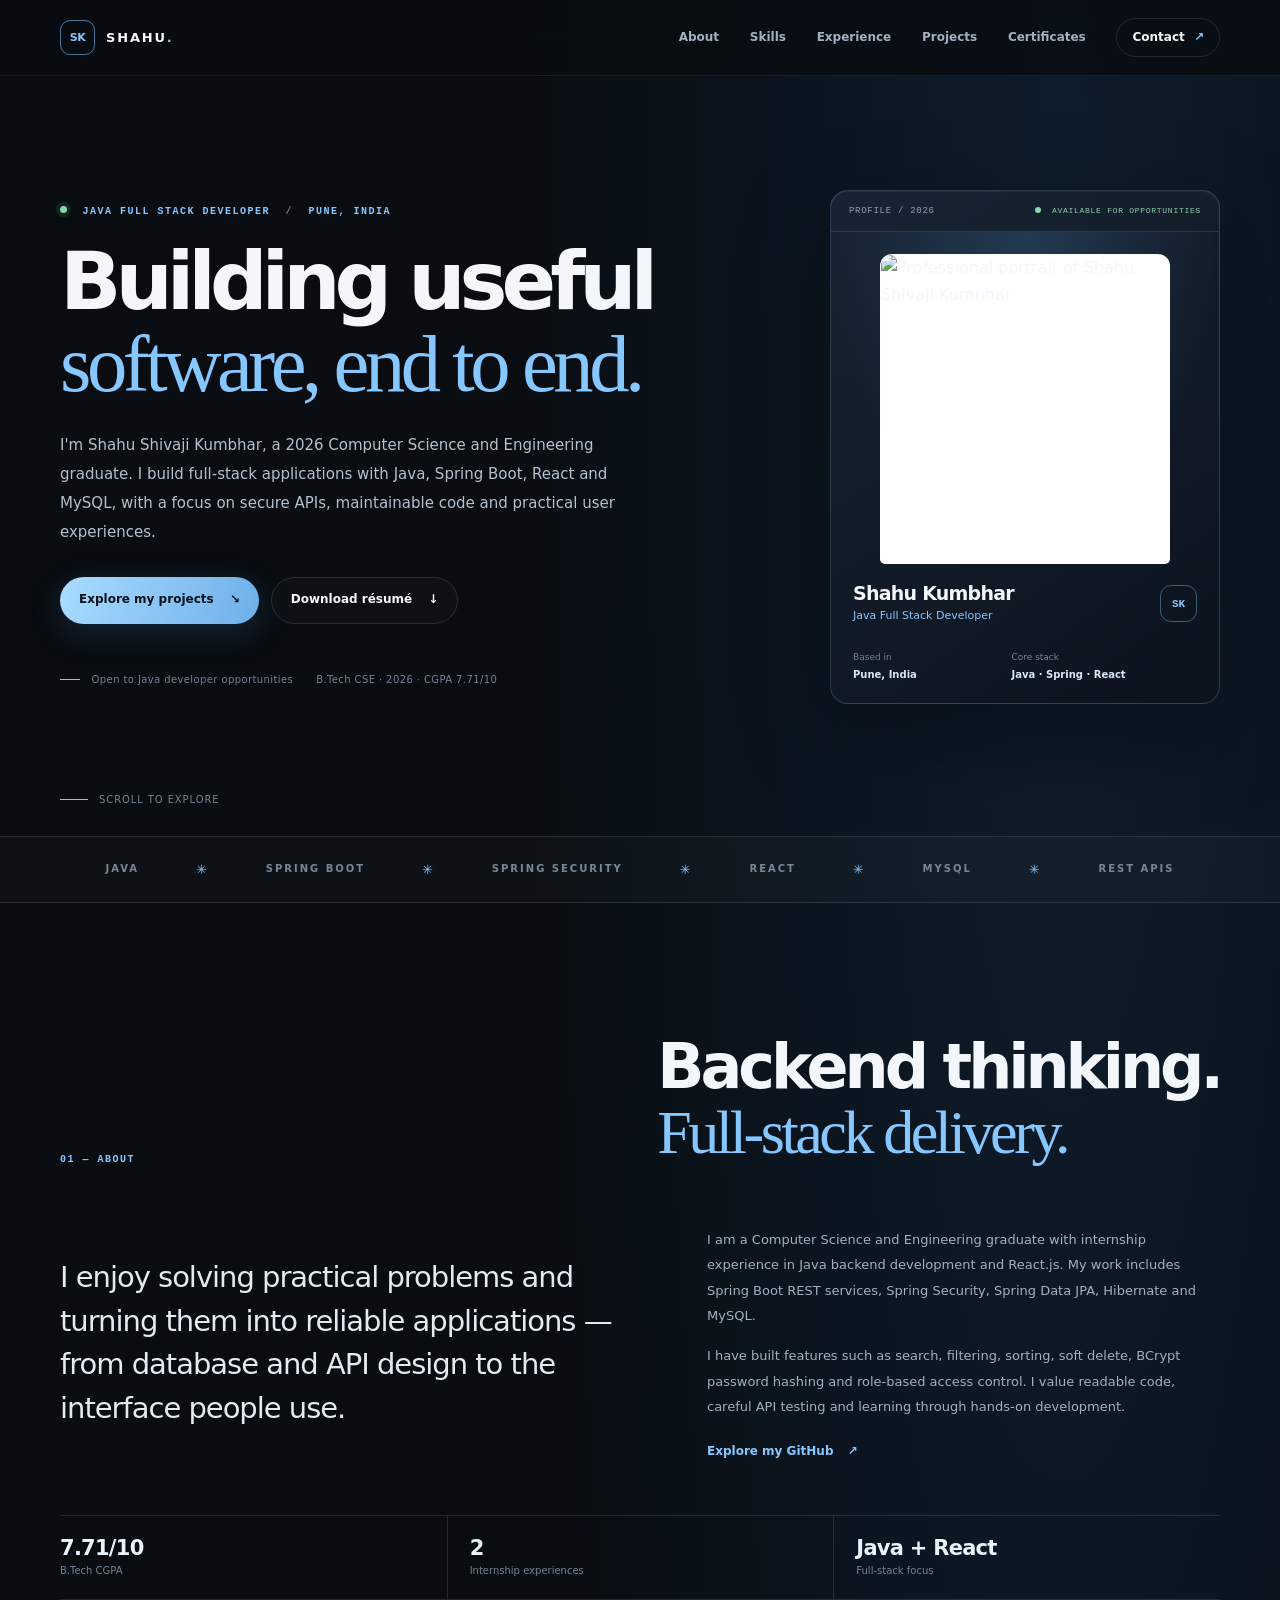
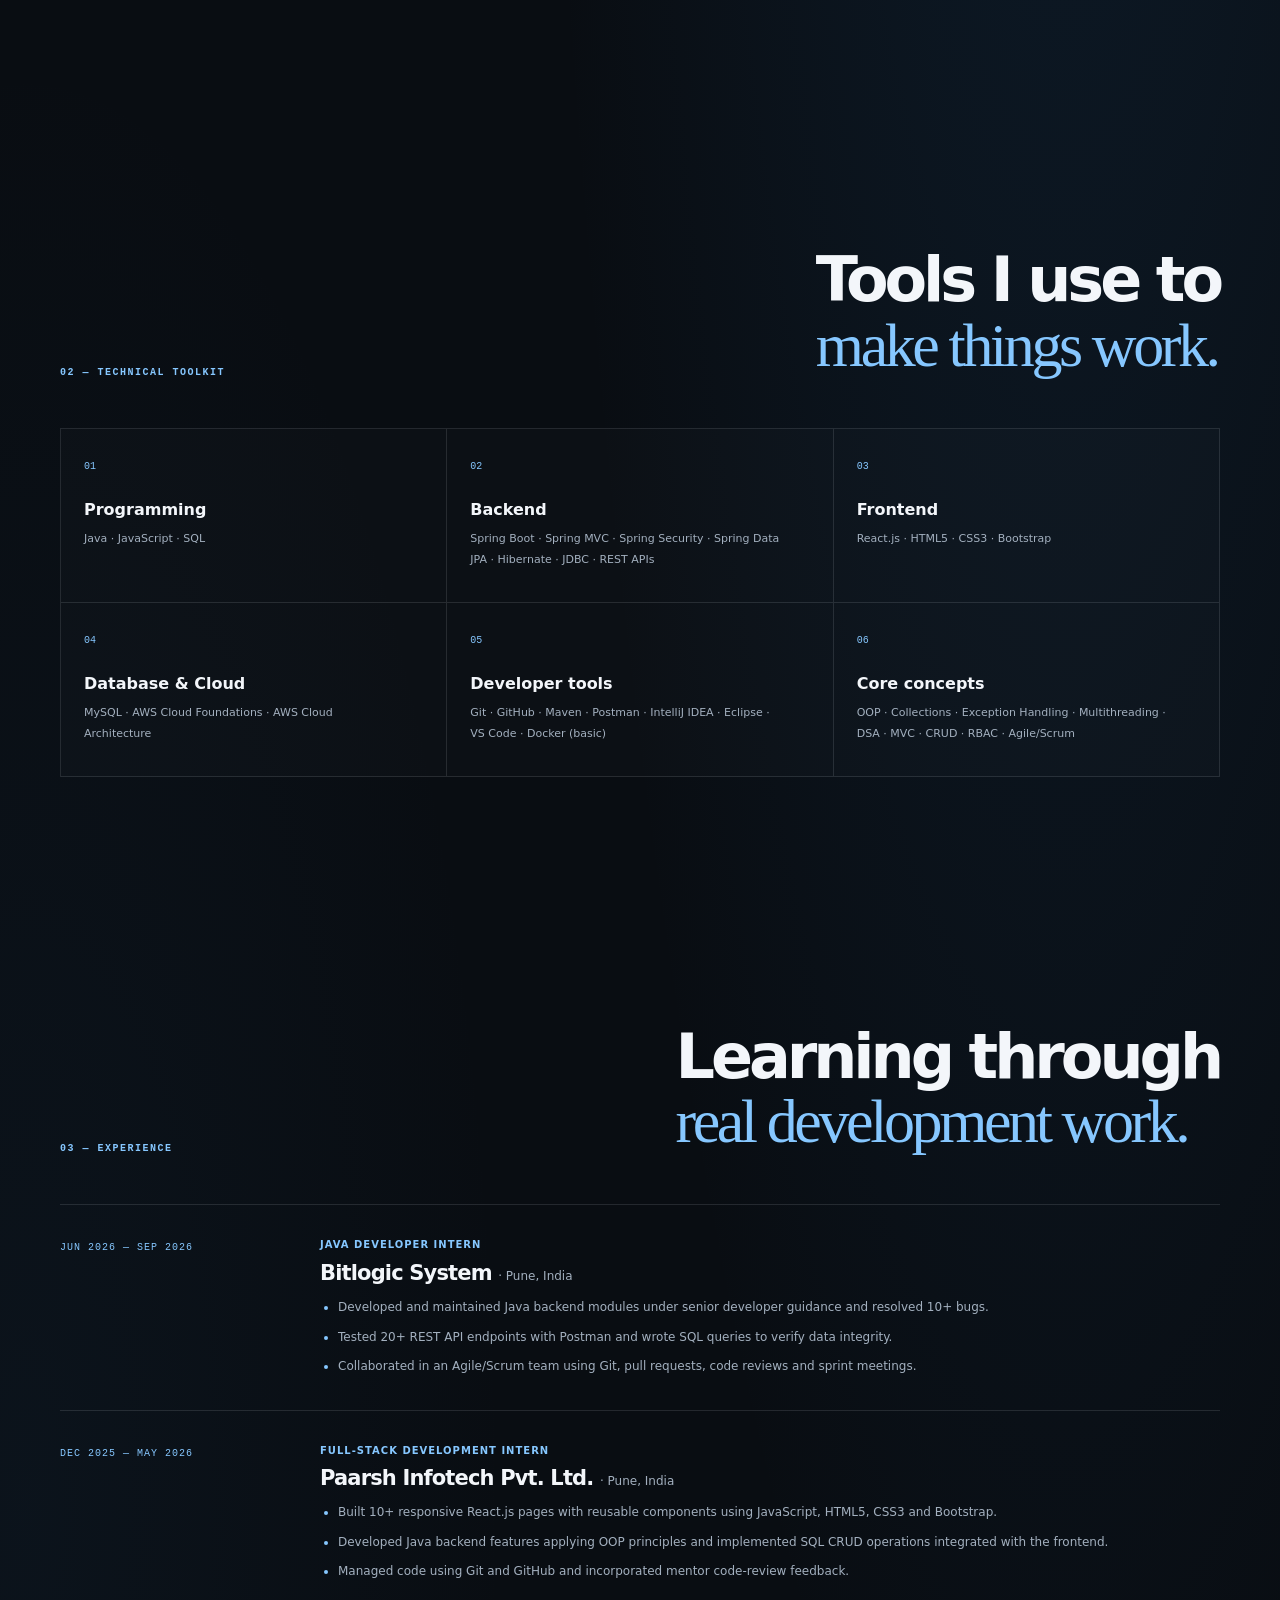
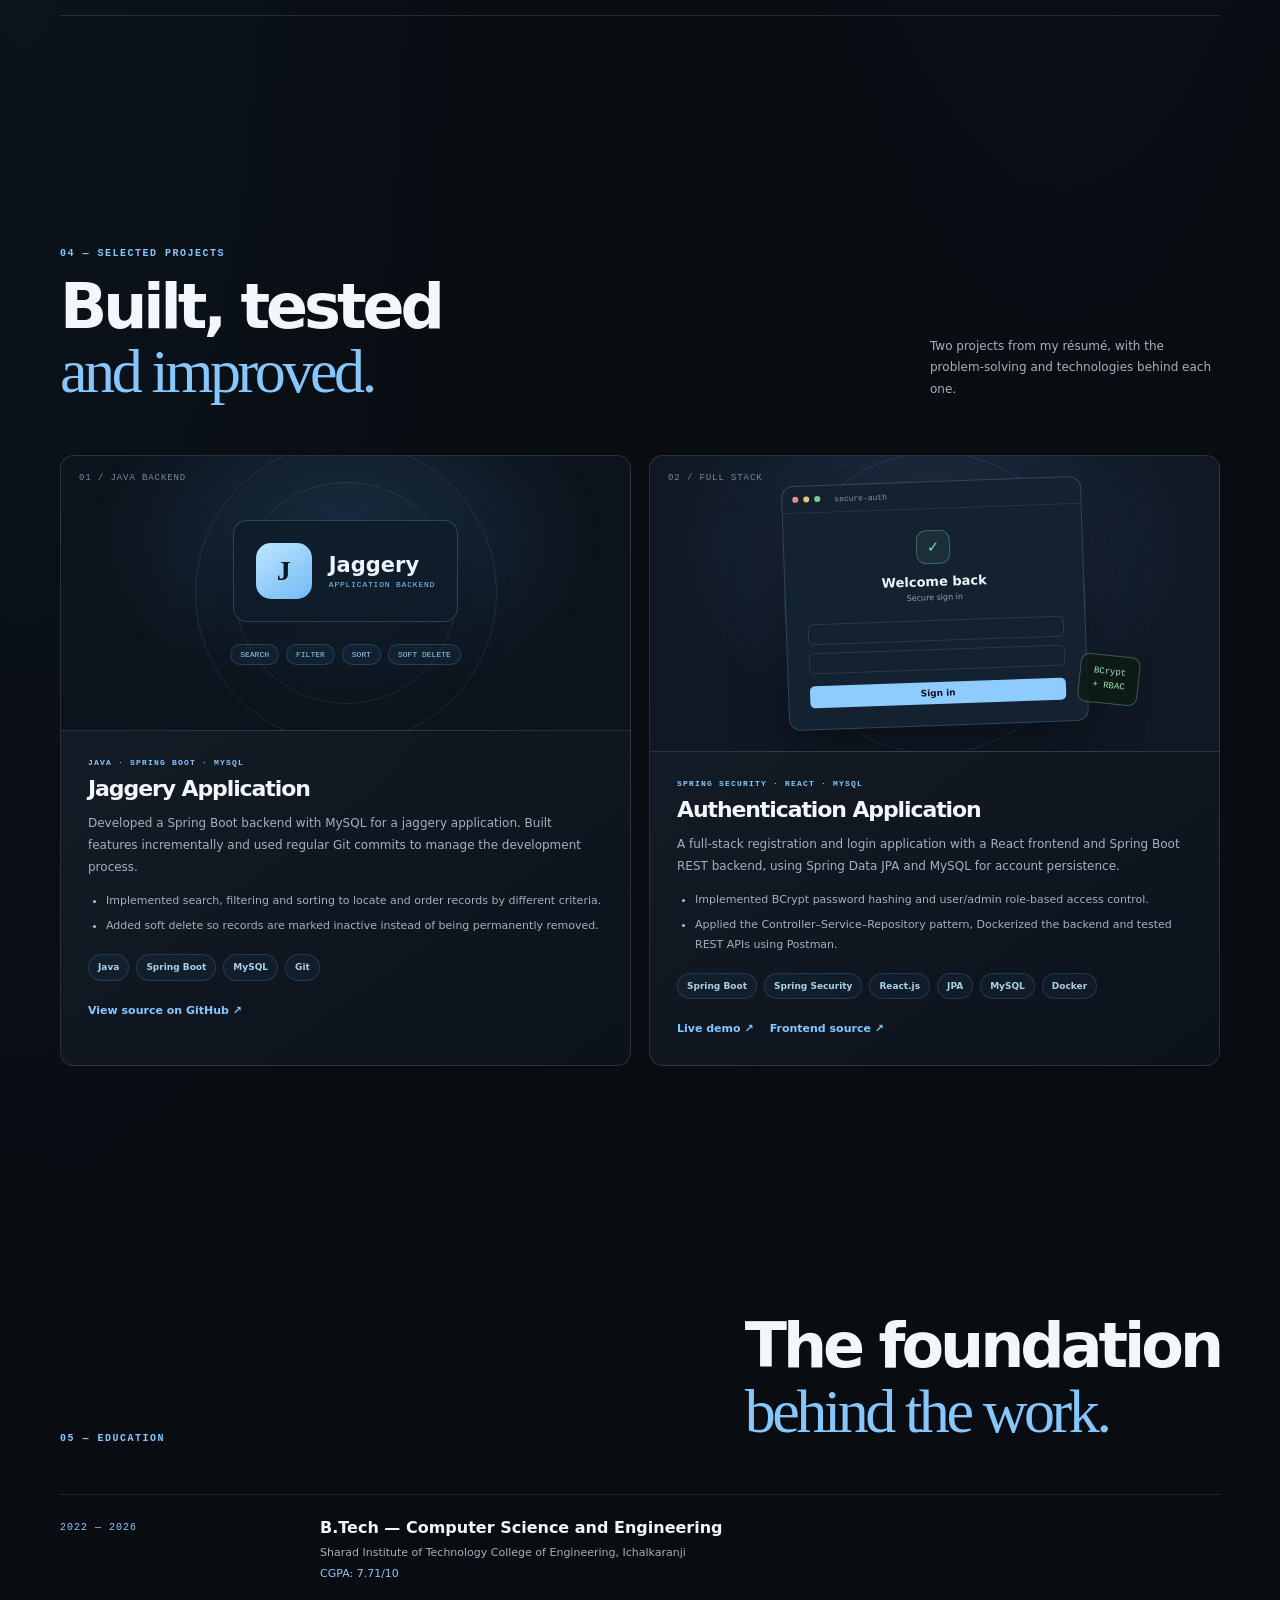
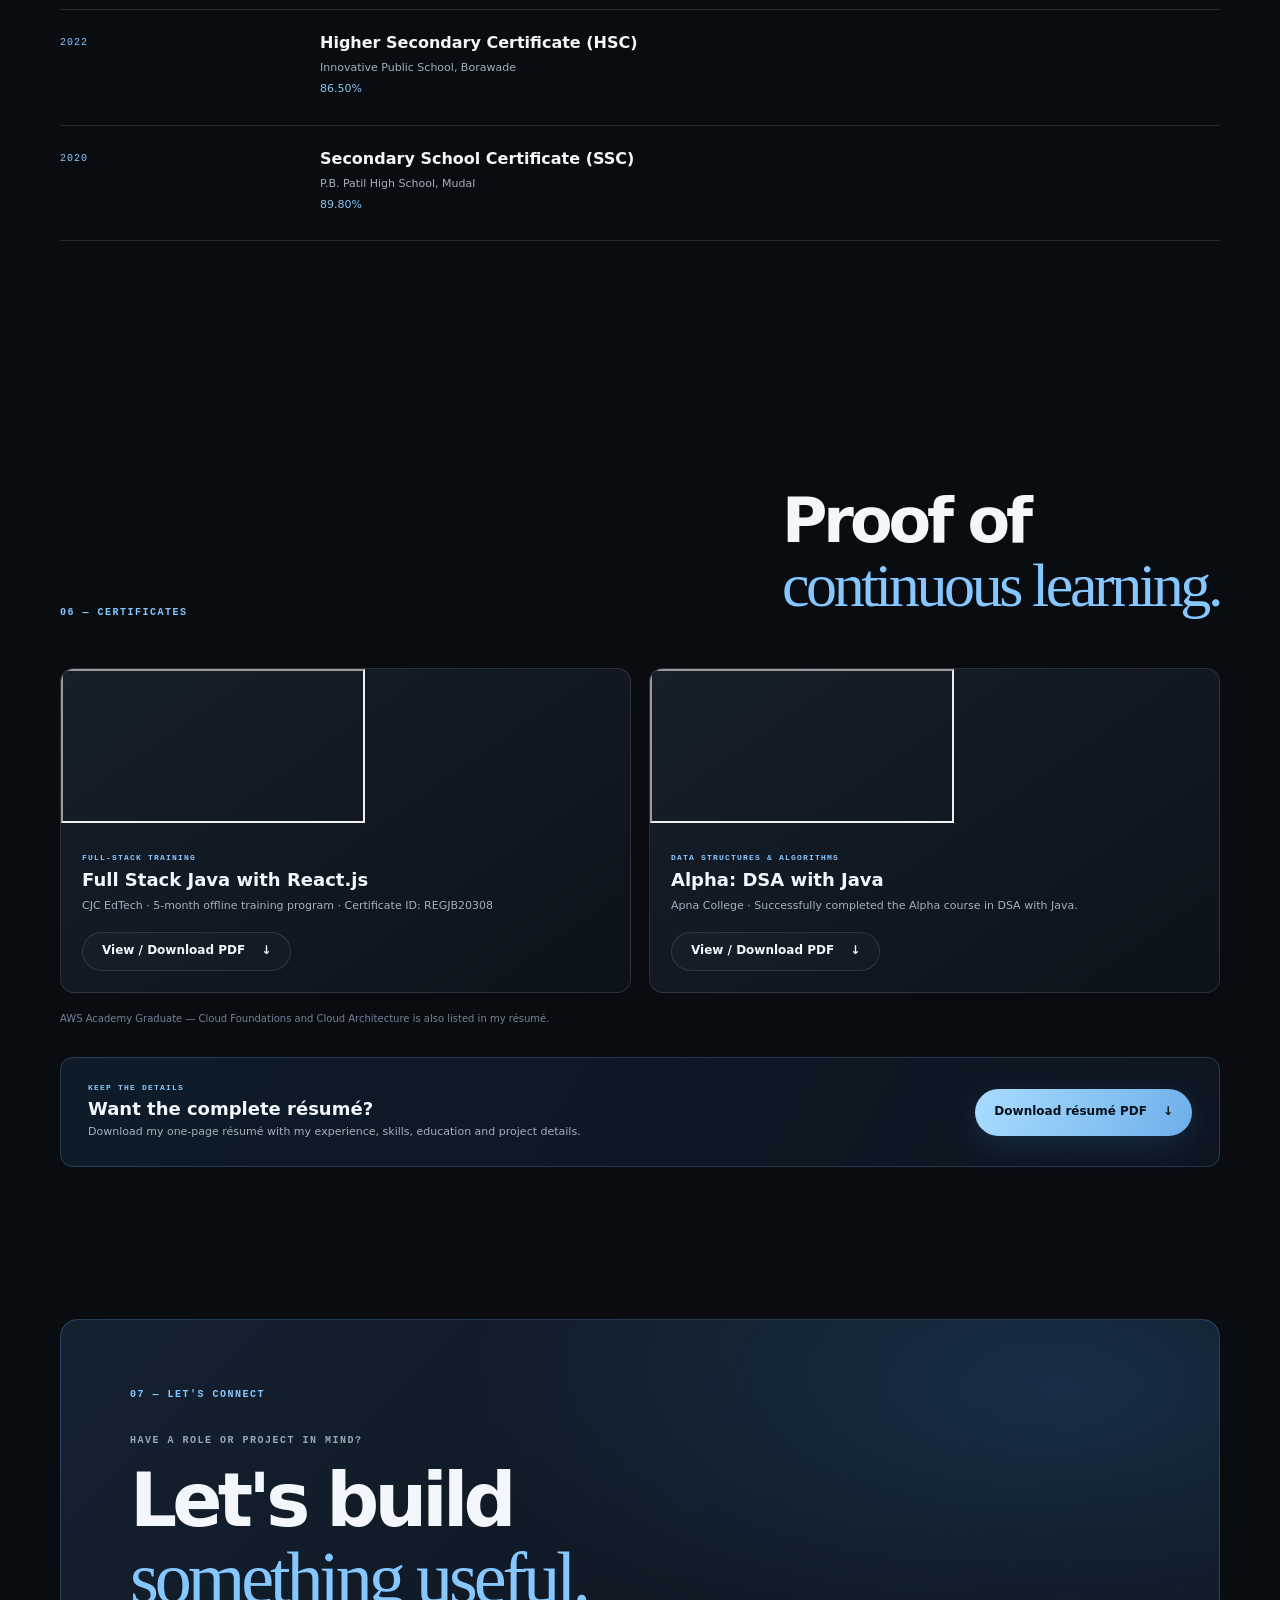
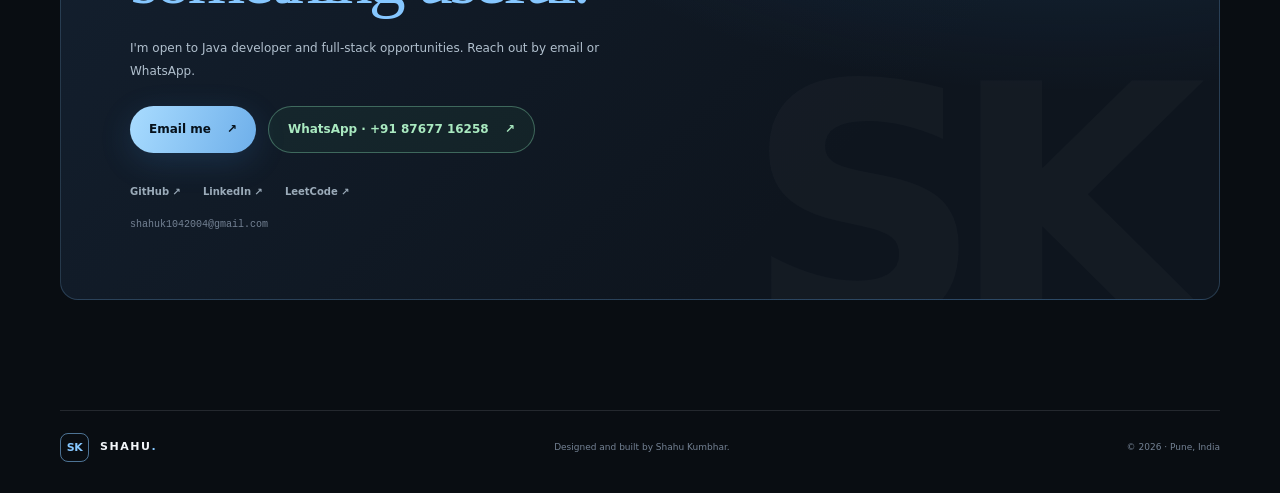
==== commit 76201cff: "Use actual certificate PDFs as portfolio previews and keep both projects in a balanced grid" ====
--- a/index.html
+++ b/index.html
@@ -163,7 +163,7 @@
       </div>
 
       <div class="projects-grid">
-        <article class="project-card project-featured reveal">
+        <article class="project-card reveal">
           <div class="project-visual jaggery-visual" aria-hidden="true">
             <div class="project-visual-label">01 / JAVA BACKEND</div>
             <div class="jaggery-mark"><span>J</span><div><b>Jaggery</b><small>APPLICATION BACKEND</small></div></div>
@@ -222,11 +222,11 @@
       <div class="section-heading reveal"><p class="section-number">06 — CERTIFICATES</p><h2>Proof of<br><em>continuous learning.</em></h2></div>
       <div class="certificates-grid">
         <article class="certificate-card reveal">
-          <div class="certificate-art certificate-cjc"><span class="certificate-art-brand">CJC <small>EdTech by Kunal Sir</small></span><strong>CERTIFICATE</strong><span>OF COMPLETION</span><b>Fullstack Java with React JS</b><small>5-month offline training · Issued 31 May 2026</small></div>
+          <iframe class="certificate-preview" src="https://d2ol7oe51mr4n9.cloudfront.net/user_3J4jvefRbuY6zkw7Gp2veoDi1zW/b98f0e71-4900-42b3-8c07-2a5a95ddc517.pdf#toolbar=0&navpanes=0&scrollbar=0" title="CJC EdTech Full Stack Java with React.js certificate"></iframe>
           <div class="certificate-copy"><p class="certificate-type">FULL-STACK TRAINING</p><h3>Full Stack Java with React.js</h3><p>CJC EdTech · 5-month offline training program · Certificate ID: REGJB20308</p><a class="button button-quiet certificate-download" href="https://d2ol7oe51mr4n9.cloudfront.net/user_3J4jvefRbuY6zkw7Gp2veoDi1zW/b98f0e71-4900-42b3-8c07-2a5a95ddc517.pdf" target="_blank" rel="noopener noreferrer">View / Download PDF <span aria-hidden="true">↓</span></a></div>
         </article>
         <article class="certificate-card reveal">
-          <div class="certificate-art certificate-alpha"><span class="certificate-art-brand">APNA <small>COLLEGE</small></span><strong>CERTIFICATE</strong><span>OF COMPLETION</span><b>Alpha — DSA with Java</b><small>Course completion certificate</small></div>
+          <iframe class="certificate-preview" src="https://d2ol7oe51mr4n9.cloudfront.net/user_3J4jvefRbuY6zkw7Gp2veoDi1zW/a6371696-5986-4408-be83-c0377345cbf9.pdf#toolbar=0&navpanes=0&scrollbar=0" title="Apna College Alpha DSA with Java certificate"></iframe>
           <div class="certificate-copy"><p class="certificate-type">DATA STRUCTURES &amp; ALGORITHMS</p><h3>Alpha: DSA with Java</h3><p>Apna College · Successfully completed the Alpha course in DSA with Java.</p><a class="button button-quiet certificate-download" href="https://d2ol7oe51mr4n9.cloudfront.net/user_3J4jvefRbuY6zkw7Gp2veoDi1zW/a6371696-5986-4408-be83-c0377345cbf9.pdf" target="_blank" rel="noopener noreferrer">View / Download PDF <span aria-hidden="true">↓</span></a></div>
         </article>
       </div>
--- a/styles.css
+++ b/styles.css
@@ -1,28 +1,30 @@
 :root {
   color-scheme: dark;
-  --bg: #0b0d10;
-  --bg-soft: #10141a;
-  --panel: #131920;
-  --panel-light: #19212b;
-  --text: #f2f4f7;
-  --muted: #9aa5b2;
-  --subtle: #65717f;
-  --line: rgba(225, 235, 245, .11);
-  --blue: #72b9ff;
-  --blue-deep: #347bd8;
-  --cyan: #90e2ed;
+  --bg: #090d12;
+  --bg-soft: #0e151e;
+  --panel: #121d29;
+  --panel-2: #172637;
+  --text: #f3f6fa;
+  --muted: #a3b0bf;
+  --subtle: #748294;
+  --line: rgba(224, 236, 247, .12);
+  --blue: #86c7ff;
+  --blue-2: #4c9ae6;
+  --cyan: #9fe4e7;
+  --green: #85d7ad;
   --serif: Georgia, "Times New Roman", serif;
-  --sans: Inter, ui-sans-serif, system-ui, -apple-system, BlinkMacSystemFont, "Segoe UI", sans-serif;
+  --sans: "DM Sans", Inter, ui-sans-serif, system-ui, -apple-system, BlinkMacSystemFont, "Segoe UI", sans-serif;
+  --display: "Manrope", var(--sans);
+  --mono: "DM Mono", ui-monospace, SFMono-Regular, Menlo, monospace;
   --max: 1160px;
 }
-
 * { box-sizing: border-box; }
 html { scroll-behavior: smooth; scroll-padding-top: 92px; }
 body {
   margin: 0;
   background:
-    radial-gradient(ellipse at 82% 7%, rgba(42, 104, 173, .13), transparent 30rem),
-    radial-gradient(ellipse at 5% 44%, rgba(37, 80, 125, .08), transparent 28rem),
+    radial-gradient(ellipse at 83% 4%, rgba(39, 113, 181, .16), transparent 34rem),
+    radial-gradient(ellipse at 2% 45%, rgba(35, 83, 126, .09), transparent 30rem),
     var(--bg);
   color: var(--text);
   font-family: var(--sans);
@@ -31,346 +33,269 @@
 }
 a { color: inherit; text-decoration: none; }
 button { font: inherit; }
-::selection { background: rgba(114, 185, 255, .35); color: white; }
+img { max-width: 100%; }
+::selection { background: rgba(134, 199, 255, .3); color: white; }
 .section-shell { width: min(var(--max), calc(100% - 64px)); margin-inline: auto; }
 .reading-progress { position: fixed; inset: 0 0 auto; height: 2px; z-index: 100; background: transparent; }
-.reading-progress span { display: block; width: 0; height: 100%; background: linear-gradient(90deg, var(--blue-deep), var(--cyan)); }
+.reading-progress span { display: block; width: 0; height: 100%; background: linear-gradient(90deg, var(--blue-2), var(--cyan)); }
 
 .site-header {
-  position: sticky;
-  top: 0;
-  z-index: 50;
-  display: flex;
-  align-items: center;
-  justify-content: space-between;
-  width: 100%;
-  min-height: 76px;
+  position: sticky; top: 0; z-index: 50;
+  display: flex; align-items: center; justify-content: space-between;
+  width: 100%; min-height: 76px;
   padding: 0 max(32px, calc((100vw - var(--max)) / 2));
   border-bottom: 1px solid rgba(255,255,255,.07);
-  background: rgba(11, 13, 16, .82);
-  backdrop-filter: blur(18px);
-}
-.brand { display: inline-flex; align-items: center; gap: 11px; }
-.brand-mark {
-  display: grid;
-  place-items: center;
-  width: 34px;
-  height: 34px;
-  border: 1px solid rgba(114,185,255,.55);
-  border-radius: 10px;
-  color: var(--blue);
-  font-size: 11px;
-  font-weight: 800;
-  letter-spacing: -.04em;
-}
-.brand-name { font-size: 13px; font-weight: 800; letter-spacing: .12em; }
+  background: rgba(9,13,18,.86); backdrop-filter: blur(18px);
+}
+.brand { display: inline-flex; align-items: center; gap: 11px; font-family: var(--display); font-size: 13px; font-weight: 800; letter-spacing: .14em; }
+.brand-mark { display: grid; place-items: center; width: 35px; height: 35px; border: 1px solid rgba(134,199,255,.55); border-radius: 10px; color: var(--blue); font: 800 11px var(--display); letter-spacing: -.04em; }
 .brand-dot { color: var(--blue); }
-.site-nav { display: flex; align-items: center; gap: clamp(18px, 2.6vw, 34px); }
-.site-nav a { color: var(--muted); font-size: 12px; font-weight: 600; transition: color .2s ease; }
+.site-nav { display: flex; align-items: center; gap: clamp(17px, 2.4vw, 31px); }
+.site-nav a { color: var(--muted); font-size: 12px; font-weight: 650; transition: color .2s ease; }
 .site-nav a:hover, .site-nav a:focus-visible { color: var(--text); }
-.site-nav .nav-contact { color: var(--text); border: 1px solid var(--line); border-radius: 999px; padding: 9px 15px; }
-.site-nav .nav-contact span { color: var(--blue); margin-left: 5px; }
+.site-nav .nav-contact { border: 1px solid var(--line); border-radius: 999px; padding: 9px 15px; color: var(--text); }
+.site-nav .nav-contact span { margin-left: 5px; color: var(--blue); }
 .menu-toggle { display: none; }
 
 .hero {
-  position: relative;
-  display: grid;
-  grid-template-columns: minmax(0, 1.04fr) minmax(360px, .96fr);
-  align-items: center;
-  gap: 50px;
-  min-height: min(760px, calc(100svh - 76px));
-  padding-block: 100px 110px;
+  position: relative; display: grid; grid-template-columns: minmax(0,1.08fr) minmax(320px,.82fr);
+  align-items: center; gap: clamp(38px, 6vw, 76px);
+  min-height: min(760px, calc(100svh - 76px)); padding-block: 92px 110px;
 }
 .hero-copy { position: relative; z-index: 2; }
-.eyebrow, .section-number, .contact-overline {
-  margin: 0;
-  color: var(--blue);
-  font-size: 10px;
-  font-weight: 800;
-  letter-spacing: .18em;
-  text-transform: uppercase;
-}
-.status-dot { display: inline-block; width: 7px; height: 7px; margin-right: 8px; border-radius: 50%; background: #6ed9a7; box-shadow: 0 0 0 4px rgba(110,217,167,.1); vertical-align: 1px; }
-.eyebrow-divider { color: var(--subtle); padding-inline: 8px; }
-h1, h2, h3, p { margin-top: 0; }
-.hero h1 {
-  max-width: 680px;
-  margin: 25px 0 24px;
-  font-size: clamp(48px, 6.2vw, 82px);
-  line-height: .99;
-  letter-spacing: -.075em;
-  font-weight: 650;
-}
-.hero h1 em, .section-heading h2 em, .contact-card h2 em {
-  color: var(--blue);
-  font-family: var(--serif);
-  font-weight: 400;
-  letter-spacing: -.055em;
-}
-.hero-description { max-width: 520px; margin-bottom: 30px; color: #aeb8c4; font-size: 15px; line-height: 1.9; }
-.hero-actions { display: flex; flex-wrap: wrap; align-items: center; gap: 12px; }
-.button {
-  display: inline-flex;
-  align-items: center;
-  justify-content: center;
-  gap: 22px;
-  min-height: 47px;
-  border-radius: 999px;
-  padding: 0 20px;
-  font-size: 12px;
-  font-weight: 750;
-  transition: transform .2s ease, border-color .2s ease, background .2s ease;
-}
+.eyebrow, .section-number, .contact-overline, .project-kicker, .certificate-type {
+  margin: 0; color: var(--blue); font: 700 10px var(--mono); letter-spacing: .15em; text-transform: uppercase;
+}
+.status-dot { display: inline-block; width: 7px; height: 7px; margin-right: 8px; border-radius: 50%; background: var(--green); box-shadow: 0 0 0 4px rgba(133,215,173,.1); vertical-align: 1px; }
+.eyebrow-divider { padding-inline: 8px; color: var(--subtle); }
+.hero h1 { max-width: 700px; margin: 25px 0 24px; font: 800 clamp(48px, 6.3vw, 82px)/.99 var(--display); letter-spacing: -.075em; }
+.hero h1 em, .section-heading h2 em, .contact-card h2 em { color: var(--blue); font: 400 1em/1.05 var(--serif); letter-spacing: -.055em; }
+.hero-description { max-width: 590px; margin: 0 0 29px; color: #b3c0ce; font-size: 15px; line-height: 1.95; }
+.hero-actions, .contact-actions { display: flex; flex-wrap: wrap; gap: 12px; align-items: center; }
+.button { display: inline-flex; align-items: center; justify-content: center; gap: 16px; min-height: 47px; border-radius: 999px; padding: 0 19px; font-size: 12px; font-weight: 750; transition: transform .2s ease, border-color .2s ease, background .2s ease; }
 .button:hover { transform: translateY(-2px); }
-.button-primary { color: #07111c; background: linear-gradient(110deg, #9bd8ff, #63a9f0); box-shadow: 0 10px 35px rgba(69,145,220,.18); }
-.button-primary:hover { background: linear-gradient(110deg, #b5e4ff, #80baff); }
-.button-quiet { color: var(--text); border: 1px solid var(--line); }
-.button-quiet:hover { border-color: rgba(114,185,255,.55); }
-.hero-meta { display: flex; flex-wrap: wrap; gap: 24px; margin-top: 56px; color: var(--subtle); font-size: 10px; letter-spacing: .04em; }
+.button-primary { color: #06111b; background: linear-gradient(110deg, #a9dcff, #6eafea); box-shadow: 0 9px 32px rgba(69,145,220,.18); }
+.button-primary:hover { background: linear-gradient(110deg, #bce8ff, #87bfff); }
+.button-quiet { color: var(--text); border: 1px solid var(--line); background: rgba(255,255,255,.02); }
+.button-quiet:hover { border-color: rgba(134,199,255,.52); }
+.button-whatsapp { color: #a9e9c0; border: 1px solid rgba(133,215,173,.38); background: rgba(60,139,91,.1); }
+.button-whatsapp:hover { background: rgba(60,139,91,.18); }
+.hero-meta { display: flex; flex-wrap: wrap; gap: 14px 23px; margin-top: 48px; color: var(--subtle); font-size: 10px; letter-spacing: .04em; }
 .meta-line { display: inline-block; width: 20px; height: 1px; margin: 0 8px 3px 0; background: var(--blue); }
-
-.hero-art { position: relative; display: grid; place-items: center; min-height: 420px; }
-.art-glow { position: absolute; width: 330px; height: 330px; border-radius: 50%; background: rgba(44,128,211,.17); filter: blur(85px); }
-.code-card {
-  position: relative;
-  z-index: 2;
-  width: min(100%, 455px);
-  overflow: hidden;
-  border: 1px solid rgba(167,207,241,.2);
-  border-radius: 17px;
-  background: linear-gradient(145deg, rgba(26,36,48,.97), rgba(13,18,25,.97));
-  box-shadow: 0 28px 90px rgba(0,0,0,.38), inset 0 1px rgba(255,255,255,.06);
-  transform: rotate(2deg);
-}
-.code-card-top, .code-card-bottom { display: flex; align-items: center; justify-content: space-between; padding: 13px 18px; color: #748394; font: 10px var(--sans); }
-.code-card-top { border-bottom: 1px solid var(--line); }
-.code-card-bottom { border-top: 1px solid var(--line); }
-.code-card-status { color: var(--blue); }
-.window-dots { display: flex; gap: 5px; }
-.window-dots i, .visual-window-bar i { width: 6px; height: 6px; border-radius: 50%; background: #62758a; }
-.window-dots i:first-child { background: #e28d81; }
-.window-dots i:nth-child(2) { background: #e8c477; }
-.window-dots i:nth-child(3) { background: #76c99b; }
-.code-content { padding: 30px 26px 28px; color: #d9e2ec; font: 12px/2.2 ui-monospace, SFMono-Regular, Menlo, Consolas, monospace; }
-.code-content p { margin: 0; }
-.code-comment { color: #6f879e; }
-.code-purple { color: #c6a7ff; }
-.code-yellow { color: #f3d28a; }
-.code-green { color: #9ce1bd; }
-.code-orange { color: #ffad83; }
-.code-indent { padding-left: 20px; }
-.code-card-bottom .status-dot { width: 6px; height: 6px; margin-right: 5px; }
-.orbit { position: absolute; border: 1px solid rgba(114,185,255,.18); border-radius: 50%; transform: rotate(-28deg); }
-.orbit-one { width: 500px; height: 195px; }
-.orbit-two { width: 430px; height: 265px; transform: rotate(43deg); border-color: rgba(144,226,237,.12); }
-.hero-index { position: absolute; right: 0; bottom: 16px; color: var(--blue); font: 11px ui-monospace, monospace; letter-spacing: .12em; }
-.hero-index span { color: var(--subtle); }
+.profile-card { position: relative; overflow: hidden; width: min(100%, 390px); justify-self: end; border: 1px solid rgba(155,202,239,.2); border-radius: 18px; background: linear-gradient(145deg, rgba(24,37,52,.97), rgba(12,19,28,.97)); box-shadow: 0 28px 90px rgba(0,0,0,.35), inset 0 1px rgba(255,255,255,.05); }
+.profile-card-top { display: flex; justify-content: space-between; gap: 12px; padding: 15px 18px; border-bottom: 1px solid var(--line); color: #8fa2b5; font: 9px var(--mono); letter-spacing: .08em; }
+.profile-status { color: #8ccfa9; font-size: 8px; }
+.profile-status i { display: inline-block; width: 6px; height: 6px; margin-right: 5px; border-radius: 50%; background: var(--green); }
+.profile-photo-wrap { display: grid; place-items: center; padding: 22px 22px 0; background: radial-gradient(ellipse at center top, rgba(87,155,212,.21), transparent 70%); }
+.profile-photo { display: block; width: min(100%, 290px); height: 310px; object-fit: cover; object-position: 50% 22%; border-radius: 12px 12px 5px 5px; border: 1px solid rgba(255,255,255,.11); background: #fff; }
+.profile-card-name { display: flex; justify-content: space-between; align-items: center; gap: 14px; padding: 18px 22px 12px; }
+.profile-card-name h2 { margin: 0; font: 800 19px var(--display); letter-spacing: -.04em; }
+.profile-card-name p { margin: 3px 0 0; color: var(--blue); font-size: 11px; }
+.profile-initials { display: grid; place-items: center; width: 37px; height: 37px; border: 1px solid rgba(134,199,255,.4); border-radius: 11px; color: var(--blue); font: 700 11px var(--mono); }
+.profile-facts { display: grid; grid-template-columns: 1fr 1.25fr; gap: 10px; padding: 13px 22px 19px; }
+.profile-facts span { display: grid; gap: 2px; }
+.profile-facts small { color: var(--subtle); font-size: 9px; }
+.profile-facts strong { color: #dbe7f2; font-size: 10px; }
 .scroll-cue { position: absolute; bottom: 28px; left: 0; display: inline-flex; align-items: center; gap: 11px; color: var(--subtle); font-size: 10px; letter-spacing: .09em; text-transform: uppercase; }
 .scroll-cue span { width: 28px; height: 1px; background: var(--blue); }
 
 .intro-strip { overflow: hidden; border-block: 1px solid var(--line); background: rgba(255,255,255,.018); }
-.intro-strip-inner { display: flex; align-items: center; justify-content: space-around; gap: 30px; width: max(100%, 900px); max-width: var(--max); margin: auto; padding: 23px 32px; color: #788797; font-size: 10px; font-weight: 800; letter-spacing: .2em; }
+.intro-strip-inner { display: flex; align-items: center; justify-content: space-around; gap: 30px; width: max(100%, 900px); max-width: var(--max); margin: auto; padding: 22px 32px; color: #788797; font-size: 10px; font-weight: 800; letter-spacing: .2em; }
 .intro-strip b { color: var(--blue); font-size: 13px; }
 
-.content-section { padding-block: 125px; }
-.section-heading { display: flex; align-items: end; justify-content: space-between; gap: 30px; margin-bottom: 54px; }
-.section-heading h2, .contact-card h2 {
-  margin: 17px 0 0;
-  font-size: clamp(38px, 5vw, 62px);
-  line-height: 1.04;
-  letter-spacing: -.065em;
-  font-weight: 620;
-}
-.about-grid { display: grid; grid-template-columns: 1.05fr .95fr; gap: 90px; padding-top: 15px; }
-.large-copy { max-width: 540px; color: #e3e9ef; font-size: clamp(21px, 2.5vw, 30px); line-height: 1.5; letter-spacing: -.035em; }
-.about-detail { max-width: 480px; color: var(--muted); font-size: 14px; line-height: 1.95; }
-.about-detail p + p { margin-top: 18px; }
-.text-link { display: inline-flex; gap: 14px; align-items: center; margin-top: 12px; color: var(--blue); font-size: 12px; font-weight: 750; }
+.content-section { padding-block: 116px; }
+.section-heading { display: flex; align-items: end; justify-content: space-between; gap: 30px; margin-bottom: 50px; }
+.section-heading h2, .contact-card h2 { margin: 16px 0 0; font: 750 clamp(38px, 5vw, 62px)/1.04 var(--display); letter-spacing: -.065em; }
+.about-grid { display: grid; grid-template-columns: 1.05fr .95fr; gap: 80px; padding-top: 12px; }
+.large-copy { max-width: 570px; color: #e2eaf2; font-size: clamp(21px, 2.5vw, 29px); line-height: 1.5; letter-spacing: -.035em; }
+.about-detail { max-width: 510px; color: var(--muted); font-size: 13px; line-height: 1.95; }
+.about-detail p { margin: 0 0 15px; }
+.text-link { display: inline-flex; gap: 14px; align-items: center; margin-top: 6px; color: var(--blue); font-size: 12px; font-weight: 750; }
 .text-link:hover { color: var(--cyan); }
-
-.skills-grid { display: grid; grid-template-columns: repeat(4, 1fr); border-top: 1px solid var(--line); border-bottom: 1px solid var(--line); }
-.skill-group { min-height: 185px; padding: 25px 22px 24px 0; }
-.skill-group + .skill-group { border-left: 1px solid var(--line); padding-left: 22px; }
-.skill-index { color: var(--blue); font: 11px ui-monospace, monospace; }
-.skill-group h3 { margin: 29px 0 12px; font-size: 17px; letter-spacing: -.03em; }
-.skill-group p { max-width: 235px; margin: 0; color: var(--muted); font-size: 12px; line-height: 1.9; }
-
-.experience-item { display: grid; grid-template-columns: 220px 1fr; gap: 40px; border-top: 1px solid var(--line); padding: 33px 0 10px; }
-.experience-date { padding-top: 6px; color: var(--blue); font: 10px ui-monospace, monospace; letter-spacing: .1em; }
-.experience-role { margin-bottom: 8px; color: var(--blue); font-size: 11px; font-weight: 750; text-transform: uppercase; letter-spacing: .1em; }
-.experience-main h3 { margin-bottom: 14px; font-size: 24px; letter-spacing: -.045em; }
-.experience-main h3 span { color: var(--muted); font-size: 13px; font-weight: 450; letter-spacing: 0; }
-.experience-main > p:not(.experience-role) { max-width: 680px; color: var(--muted); font-size: 13px; line-height: 1.9; }
+.quick-facts { display: grid; grid-template-columns: repeat(3,1fr); gap: 0; margin-top: 51px; border-block: 1px solid var(--line); }
+.quick-facts div { display: grid; gap: 3px; padding: 20px 22px 20px 0; }
+.quick-facts div + div { padding-left: 22px; border-left: 1px solid var(--line); }
+.quick-facts strong { color: #e8f3fc; font: 750 21px var(--display); letter-spacing: -.035em; }
+.quick-facts span { color: var(--subtle); font-size: 10px; }
+
+.skills-grid { display: grid; grid-template-columns: repeat(3,1fr); border-top: 1px solid var(--line); border-left: 1px solid var(--line); }
+.skill-group { min-height: 174px; padding: 22px 23px; border-right: 1px solid var(--line); border-bottom: 1px solid var(--line); background: rgba(255,255,255,.012); }
+.skill-index { color: var(--blue); font: 10px var(--mono); }
+.skill-group h3 { margin: 23px 0 10px; font: 750 16px var(--display); }
+.skill-group p { max-width: 310px; margin: 0; color: var(--muted); font-size: 11px; line-height: 1.9; }
+
+.experience-list { border-top: 1px solid var(--line); }
+.experience-item { display: grid; grid-template-columns: 220px 1fr; gap: 40px; padding: 32px 0; border-bottom: 1px solid var(--line); }
+.experience-date { padding-top: 5px; color: var(--blue); font: 10px var(--mono); letter-spacing: .1em; }
+.experience-role { margin: 0 0 7px; color: var(--blue); font-size: 10px; font-weight: 750; text-transform: uppercase; letter-spacing: .1em; }
+.experience-main h3 { margin: 0 0 12px; font: 750 21px var(--display); letter-spacing: -.04em; }
+.experience-main h3 span { color: var(--muted); font: 450 12px var(--sans); letter-spacing: 0; }
+.experience-main ul, .project-points { display: grid; gap: 8px; margin: 0; padding-left: 18px; color: var(--muted); font-size: 12px; line-height: 1.8; }
+.experience-main li::marker, .project-points li::marker { color: var(--blue); }
 
 .project-heading { align-items: end; }
-.section-aside { max-width: 270px; margin: 0 0 5px; color: var(--muted); font-size: 12px; line-height: 1.8; }
-.projects-grid { display: grid; grid-template-columns: repeat(2, minmax(0,1fr)); gap: 18px; align-items: stretch; }
-.project-card { overflow: hidden; border: 1px solid var(--line); border-radius: 13px; background: linear-gradient(145deg, rgba(23,31,41,.9), rgba(15,19,25,.92)); transition: transform .25s ease, border-color .25s ease; }
-.project-card:hover { transform: translateY(-5px); border-color: rgba(114,185,255,.38); }
-.project-featured { grid-column: span 2; display: grid; grid-template-columns: 1fr 1fr; }
-.project-topline { display: flex; justify-content: space-between; gap: 12px; padding: 17px 19px 0; color: #7e8b9a; font: 9px ui-monospace, monospace; letter-spacing: .08em; }
-.project-visual { display: grid; place-items: center; min-height: 220px; margin: 18px 18px 0; overflow: hidden; border: 1px solid rgba(255,255,255,.07); border-radius: 8px; background: radial-gradient(ellipse at 50% 0%, rgba(62,129,196,.21), transparent 65%), #0d1218; }
-.project-featured .project-visual { grid-row: 2 / span 2; min-height: 300px; margin: 18px 0 18px 18px; }
-.project-body { padding: 22px 20px 24px; }
-.project-featured .project-body { align-self: center; padding: 25px 28px 25px 32px; }
-.project-body h3 { margin-bottom: 10px; font-size: 22px; letter-spacing: -.045em; }
-.project-body p { max-width: 530px; margin-bottom: 18px; color: var(--muted); font-size: 12px; line-height: 1.85; }
-.tag-row { display: flex; flex-wrap: wrap; gap: 7px; margin-top: 17px; }
-.tag-row span { padding: 5px 9px; border: 1px solid rgba(114,185,255,.15); border-radius: 999px; color: #a8cbe9; background: rgba(66,133,195,.07); font-size: 9px; font-weight: 650; letter-spacing: .03em; }
-.project-links { display: flex; flex-wrap: wrap; gap: 18px; margin-top: 22px; }
+.section-aside { max-width: 290px; margin: 0 0 4px; color: var(--muted); font-size: 12px; line-height: 1.8; }
+.projects-grid { display: grid; grid-template-columns: 1fr 1fr; gap: 18px; align-items: stretch; }
+.project-card { overflow: hidden; border: 1px solid var(--line); border-radius: 14px; background: linear-gradient(145deg, rgba(23,33,45,.91), rgba(13,19,27,.95)); transition: transform .25s ease, border-color .25s ease; }
+.project-card:hover { transform: translateY(-4px); border-color: rgba(134,199,255,.38); }
+.project-featured { grid-column: span 2; display: grid; grid-template-columns: .9fr 1.1fr; }
+.project-visual { position: relative; display: flex; flex-direction: column; justify-content: center; align-items: center; min-height: 275px; padding: 25px; overflow: hidden; border-bottom: 1px solid var(--line); background: radial-gradient(ellipse at 50% 30%, rgba(72,142,203,.22), transparent 63%), #0c131c; }
+.project-featured .project-visual { grid-row: 1; min-height: 100%; border: 0; border-right: 1px solid var(--line); }
+.project-visual::before, .project-visual::after { content: ""; position: absolute; border: 1px solid rgba(134,199,255,.12); border-radius: 50%; pointer-events: none; }
+.project-visual::before { width: 300px; height: 300px; }
+.project-visual::after { width: 220px; height: 220px; border-color: rgba(159,228,231,.1); }
+.project-visual-label { position: absolute; top: 17px; left: 18px; z-index: 2; color: #748ba0; font: 9px var(--mono); letter-spacing: .1em; }
+.jaggery-mark { position: relative; z-index: 1; display: flex; align-items: center; gap: 17px; padding: 22px; border: 1px solid rgba(134,199,255,.23); border-radius: 14px; background: rgba(15,27,40,.82); box-shadow: 0 20px 50px rgba(0,0,0,.25); }
+.jaggery-mark > span { display: grid; place-items: center; width: 56px; height: 56px; border-radius: 15px; color: #0b1620; background: linear-gradient(145deg,#bde7ff,#72b9f6); font: 800 28px var(--serif); }
+.jaggery-mark b { display: block; color: #ecf5fc; font: 800 21px var(--display); }
+.jaggery-mark small { display: block; margin-top: 3px; color: var(--blue); font: 8px var(--mono); letter-spacing: .1em; }
+.feature-pills { position: relative; z-index: 1; display: flex; flex-wrap: wrap; justify-content: center; gap: 7px; margin-top: 22px; }
+.feature-pills span { padding: 5px 9px; border: 1px solid rgba(134,199,255,.18); border-radius: 999px; color: #a9c9e2; background: rgba(39,91,135,.15); font: 8px var(--mono); }
+.auth-visual { background: radial-gradient(ellipse at 50% 30%, rgba(90,145,210,.22), transparent 65%), #101824; }
+.auth-window { position: relative; z-index: 1; width: min(100%, 300px); overflow: hidden; border: 1px solid rgba(150,196,234,.22); border-radius: 12px; background: #142131; box-shadow: 0 22px 54px rgba(0,0,0,.35); transform: rotate(-2deg); }
+.auth-window-bar { display: flex; align-items: center; gap: 5px; height: 27px; padding-inline: 10px; border-bottom: 1px solid rgba(255,255,255,.08); }
+.auth-window-bar i { width: 6px; height: 6px; border-radius: 50%; background: #e78d80; }
+.auth-window-bar i:nth-child(2) { background: #e8c77c; }
+.auth-window-bar i:nth-child(3) { background: #77c99a; }
+.auth-window-bar span { margin-left: 9px; color: #8294a7; font: 8px var(--mono); }
+.auth-window-body { display: flex; flex-direction: column; align-items: center; padding: 21px; }
+.auth-shield { display: grid; place-items: center; width: 34px; height: 34px; border: 1px solid rgba(133,215,173,.35); border-radius: 10px; color: var(--green); background: rgba(68,148,99,.13); font-size: 15px; }
+.auth-window-body b { margin-top: 10px; color: #edf4fa; font: 700 13px var(--display); }
+.auth-window-body small { margin: 2px 0 12px; color: #91a3b7; font-size: 8px; }
+.auth-window-body > span { width: 100%; height: 21px; margin: 4px 0; border: 1px solid rgba(255,255,255,.1); border-radius: 5px; }
+.auth-window-body em { width: 100%; margin-top: 8px; padding: 6px; border-radius: 5px; color: #091522; background: #8ecbff; text-align: center; font: 700 9px var(--sans); }
+.auth-stamp { position: absolute; z-index: 2; right: 14%; bottom: 16%; padding: 10px 13px; border: 1px solid rgba(133,215,173,.35); border-radius: 9px; color: #9fe4b8; background: rgba(13,28,22,.85); font: 9px/1.5 var(--mono); text-align: center; transform: rotate(6deg); }
+.project-body { align-self: center; padding: 27px; }
+.project-featured .project-body { padding: 35px; }
+.project-kicker { margin: 0 0 9px; color: var(--blue); font-size: 8px; }
+.project-body h3 { margin: 0 0 11px; font: 800 22px var(--display); letter-spacing: -.05em; }
+.project-body > p:not(.project-kicker) { max-width: 580px; margin: 0 0 13px; color: var(--muted); font-size: 12px; line-height: 1.85; }
+.project-points { gap: 5px; margin: 0 0 5px; font-size: 11px; }
+.tag-row { display: flex; flex-wrap: wrap; gap: 7px; margin-top: 18px; }
+.tag-row span { padding: 5px 9px; border: 1px solid rgba(134,199,255,.16); border-radius: 999px; color: #adcee8; background: rgba(66,133,195,.07); font-size: 9px; font-weight: 650; }
+.project-links { display: flex; flex-wrap: wrap; gap: 16px; margin-top: 21px; }
 .project-links a { color: var(--blue); font-size: 11px; font-weight: 750; }
 .project-links a:hover { color: var(--cyan); }
 
-.visual-window { width: 83%; overflow: hidden; border: 1px solid rgba(141,189,230,.25); border-radius: 8px; background: #131d29; box-shadow: 0 18px 50px rgba(0,0,0,.35); transform: rotate(-2deg); }
-.visual-window-bar { display: flex; align-items: center; gap: 5px; height: 26px; padding-inline: 10px; border-bottom: 1px solid rgba(255,255,255,.08); }
-.visual-window-bar span { margin-left: 8px; color: #77889b; font: 8px ui-monospace, monospace; }
-.bank-ui { display: grid; grid-template-columns: 58px 1fr; min-height: 170px; }
-.bank-sidebar { display: flex; flex-direction: column; align-items: center; gap: 16px; padding-top: 15px; border-right: 1px solid rgba(255,255,255,.06); }
-.bank-sidebar b { width: 17px; height: 17px; border-radius: 5px; background: var(--blue); }
-.bank-sidebar i { width: 12px; height: 4px; border-radius: 5px; background: #3a5066; }
-.bank-main { padding: 18px; }
-.bank-main small { color: #7e91a4; font-size: 7px; letter-spacing: .12em; }
-.bank-main strong { display: block; margin: 7px 0 12px; font-size: 13px; }
-.bank-balance { width: 62%; height: 42px; border: 1px solid rgba(114,185,255,.22); border-radius: 6px; background: linear-gradient(100deg, rgba(56,119,182,.38), rgba(50,79,111,.15)); }
-.bank-lines { display: flex; gap: 9px; margin-top: 13px; }
-.bank-lines i { width: 28%; height: 25px; border-radius: 4px; background: rgba(255,255,255,.055); }
-.student-visual { background: radial-gradient(ellipse at 80% 20%, rgba(107,163,217,.18), transparent 55%), #111923; }
-.student-board { width: 82%; padding: 15px; border: 1px solid rgba(255,255,255,.09); border-radius: 7px; background: #151f2a; transform: rotate(2deg); }
-.student-board-head { display: flex; justify-content: space-between; gap: 10px; color: #8da0b3; font: 7px ui-monospace, monospace; }
-.student-board-head b { padding: 4px 6px; border-radius: 4px; color: #0c1822; background: #8bc8f9; font-weight: 700; }
-.student-stat { display: flex; justify-content: space-between; align-items: baseline; margin: 17px 0 13px; color: #d9e2eb; font-size: 10px; }
-.student-stat span { color: #6f8193; font-size: 7px; }
-.student-row { display: flex; align-items: center; gap: 8px; height: 25px; border-top: 1px solid rgba(255,255,255,.06); }
-.student-row i { width: 10px; height: 10px; border-radius: 50%; background: #5b90ba; }
-.student-row span { width: 40%; height: 4px; border-radius: 3px; background: #536579; }
-.student-row b { width: 24px; height: 7px; margin-left: auto; border-radius: 5px; background: rgba(105,197,153,.45); }
-.jaggery-visual { background: radial-gradient(ellipse at 50% 50%, rgba(95,145,196,.2), transparent 63%), #101720; }
-.service-map { width: 86%; text-align: center; }
-.service-node { display: inline-block; padding: 9px 18px; border: 1px solid rgba(114,185,255,.35); border-radius: 6px; color: #c9e4fa; background: rgba(55,112,166,.13); font: 9px ui-monospace, monospace; }
-.service-branches { display: flex; justify-content: space-around; width: 65%; height: 29px; margin: auto; border-top: 1px solid #47749a; }
-.service-branches i { width: 1px; height: 28px; background: #47749a; }
-.service-nodes { display: flex; justify-content: space-around; gap: 8px; }
-.service-nodes span { padding: 8px 10px; border: 1px solid rgba(144,226,237,.22); border-radius: 5px; color: #9dd4db; background: rgba(53,112,120,.1); font: 8px ui-monospace, monospace; }
-
 .education-list { border-top: 1px solid var(--line); }
-.education-item { display: grid; grid-template-columns: 220px 1fr; gap: 40px; padding: 25px 0; border-bottom: 1px solid var(--line); }
-.education-period { padding-top: 4px; color: var(--blue); font: 10px ui-monospace, monospace; letter-spacing: .1em; }
-.education-item h3 { margin-bottom: 7px; font-size: 17px; letter-spacing: -.025em; }
-.education-item p { margin-bottom: 3px; color: var(--muted); font-size: 12px; }
-.education-item .education-note { color: #7caeda; font-size: 11px; }
-
-.contact-section { padding-block: 45px 120px; }
-.contact-card {
-  position: relative;
-  overflow: hidden;
-  padding: clamp(32px, 6vw, 72px);
-  border: 1px solid rgba(114,185,255,.2);
-  border-radius: 18px;
-  background: radial-gradient(ellipse at 88% 15%, rgba(54,129,207,.2), transparent 40%), linear-gradient(135deg, #141e29, #10151d 68%);
-}
-.contact-card::after { content: "SK"; position: absolute; right: 4%; bottom: -100px; color: rgba(255,255,255,.025); font-size: clamp(180px, 29vw, 340px); font-weight: 900; letter-spacing: -.1em; pointer-events: none; }
-.contact-overline { margin-top: 40px; color: #8ea6bb; }
-.contact-card h2 { position: relative; z-index: 1; margin-top: 14px; font-size: clamp(46px, 6vw, 76px); }
-.contact-description { max-width: 430px; margin: 22px 0 25px; color: #aeb9c5; font-size: 13px; line-height: 1.9; }
-.contact-button { position: relative; z-index: 1; }
-.contact-socials { display: flex; gap: 22px; margin-top: 35px; }
-.contact-socials a { color: #91a1b1; font-size: 11px; font-weight: 700; }
+.education-item { display: grid; grid-template-columns: 220px 1fr; gap: 40px; padding: 23px 0; border-bottom: 1px solid var(--line); }
+.education-period { padding-top: 4px; color: var(--blue); font: 10px var(--mono); letter-spacing: .1em; }
+.education-item h3 { margin: 0 0 7px; font: 750 16px var(--display); }
+.education-item p { margin: 0 0 3px; color: var(--muted); font-size: 11px; }
+.education-item .education-note { color: #8dc5f0; font-size: 11px; }
+
+.certificates-grid { display: grid; grid-template-columns: 1fr 1fr; gap: 18px; }
+.certificate-card { overflow: hidden; border: 1px solid var(--line); border-radius: 14px; background: linear-gradient(145deg,rgba(23,33,45,.92),rgba(13,19,27,.96)); }
+.certificate-art { position: relative; display: flex; min-height: 220px; flex-direction: column; align-items: center; justify-content: center; gap: 5px; padding: 28px 15px; overflow: hidden; color: #0d3150; text-align: center; }
+.certificate-art::before { content: ""; position: absolute; inset: 12px; border: 1px solid rgba(16,62,99,.25); pointer-events: none; }
+.certificate-cjc { background: linear-gradient(135deg,#eaf6ff,#fff 49%,#d8ebfa); }
+.certificate-alpha { background: linear-gradient(135deg,#fffaf0,#fff 55%,#f8e9cc); }
+.certificate-art-brand { color: #17639d; font: 800 20px var(--display); letter-spacing: .05em; }
+.certificate-art-brand small { display: block; font: 600 8px var(--sans); letter-spacing: .02em; }
+.certificate-alpha .certificate-art-brand { color: #da8a24; }
+.certificate-art strong { margin-top: 12px; font: 800 clamp(19px, 3vw, 26px) var(--display); letter-spacing: .08em; }
+.certificate-art > span:not(.certificate-art-brand) { font: 500 11px var(--mono); letter-spacing: .14em; }
+.certificate-art b { margin-top: 15px; color: #133d5e; font: 700 15px var(--display); }
+.certificate-art small:last-child { margin-top: 4px; color: #566b7b; font-size: 9px; }
+.certificate-copy { padding: 21px; }
+.certificate-type { margin: 0 0 7px; font-size: 8px; }
+.certificate-copy h3 { margin: 0 0 7px; font: 750 18px var(--display); }
+.certificate-copy p:not(.certificate-type) { margin: 0 0 16px; color: var(--muted); font-size: 11px; line-height: 1.7; }
+.certificate-download { min-height: 39px; }
+.certificate-note { margin: 18px 0 0; color: var(--subtle); font-size: 10px; }
+.resume-band { display: flex; align-items: center; justify-content: space-between; gap: 22px; margin-top: 30px; padding: 25px 27px; border: 1px solid rgba(134,199,255,.2); border-radius: 13px; background: linear-gradient(120deg,rgba(31,72,112,.25),rgba(16,28,42,.56)); }
+.resume-band h3 { margin: 6px 0 4px; font: 750 18px var(--display); }
+.resume-band p:not(.section-number) { margin: 0; color: var(--muted); font-size: 11px; }
+.resume-band .section-number { font-size: 8px; }
+
+.contact-section { padding-block: 36px 110px; }
+.contact-card { position: relative; overflow: hidden; padding: clamp(32px,6vw,69px); border: 1px solid rgba(134,199,255,.2); border-radius: 18px; background: radial-gradient(ellipse at 87% 12%,rgba(54,129,207,.22),transparent 42%),linear-gradient(135deg,#142131,#0e151e 70%); }
+.contact-card::after { content: "SK"; position: absolute; right: 4%; bottom: -100px; color: rgba(255,255,255,.025); font: 900 clamp(180px,28vw,330px) var(--display); letter-spacing: -.1em; pointer-events: none; }
+.contact-overline { margin: 35px 0 0; color: #93a8bd; }
+.contact-card h2 { position: relative; z-index: 1; font-size: clamp(45px,6vw,74px); }
+.contact-description { max-width: 470px; margin: 19px 0 24px; color: #b1c0ce; font-size: 12px; line-height: 1.9; }
+.contact-actions { position: relative; z-index: 2; }
+.contact-socials { display: flex; flex-wrap: wrap; gap: 22px; margin-top: 31px; }
+.contact-socials a { color: #9babb9; font-size: 10px; font-weight: 750; }
 .contact-socials a:hover { color: var(--blue); }
-
-.site-footer { display: flex; align-items: center; justify-content: space-between; gap: 20px; padding-block: 25px 35px; border-top: 1px solid var(--line); }
+.contact-email { margin: 18px 0 0; color: var(--subtle); font: 10px var(--mono); }
+
+.site-footer { display: flex; align-items: center; justify-content: space-between; gap: 20px; padding-block: 22px 31px; border-top: 1px solid var(--line); }
 .footer-brand .brand-mark { width: 29px; height: 29px; border-radius: 8px; }
-.footer-brand .brand-name { font-size: 11px; }
-.site-footer p { margin: 0; color: var(--subtle); font-size: 10px; }
+.footer-brand { font-size: 11px; }
+.site-footer p { margin: 0; color: var(--subtle); font-size: 9px; }
 
 .reveal { opacity: 1; transform: none; }
 html.has-js .reveal { opacity: 0; transform: translateY(18px); transition: opacity .7s ease, transform .7s ease; }
 html.has-js .reveal.is-visible { opacity: 1; transform: translateY(0); }
-
 :focus-visible { outline: 2px solid var(--cyan); outline-offset: 4px; }
-
-@media (max-width: 900px) {
-  .hero { grid-template-columns: 1fr 1fr; gap: 25px; }
-  .hero h1 { font-size: clamp(46px, 7vw, 66px); }
-  .hero-art { min-height: 340px; }
-  .code-content { padding: 23px 18px; font-size: 10px; }
-  .orbit-one { width: 380px; height: 160px; }
-  .orbit-two { width: 350px; height: 210px; }
-  .about-grid { gap: 45px; }
-  .skills-grid { grid-template-columns: repeat(2, 1fr); }
-  .skill-group:nth-child(3) { border-left: 0; border-top: 1px solid var(--line); padding-left: 0; }
-  .skill-group:nth-child(4) { border-top: 1px solid var(--line); }
-}
-@media (max-width: 680px) {
-  .section-shell { width: min(100% - 40px, var(--max)); }
+@media (max-width: 920px) {
+  .hero { grid-template-columns: minmax(0,1fr) minmax(280px,.82fr); gap: 28px; }
+  .hero h1 { font-size: clamp(47px,6vw,66px); }
+  .skills-grid { grid-template-columns: repeat(2,1fr); }
+  .project-featured { grid-template-columns: .8fr 1.2fr; }
+  .project-featured .project-body { padding: 26px; }
+}
+@media (max-width: 700px) {
+  .section-shell { width: min(100% - 40px,var(--max)); }
   .site-header { min-height: 68px; padding-inline: 20px; }
   .menu-toggle { display: flex; flex-direction: column; justify-content: center; gap: 6px; width: 42px; height: 42px; padding: 10px; border: 1px solid var(--line); border-radius: 50%; background: transparent; cursor: pointer; }
   .menu-toggle span { display: block; width: 100%; height: 1px; background: var(--text); transition: transform .2s ease; }
   .menu-toggle[aria-expanded="true"] span:first-child { transform: translateY(3.5px) rotate(45deg); }
   .menu-toggle[aria-expanded="true"] span:last-child { transform: translateY(-3.5px) rotate(-45deg); }
-  .site-nav { position: absolute; top: 67px; right: 0; left: 0; display: none; flex-direction: column; align-items: stretch; gap: 0; padding: 10px 20px 20px; border-bottom: 1px solid var(--line); background: rgba(11,13,16,.97); }
+  .site-nav { position: absolute; top: 67px; right: 0; left: 0; display: none; flex-direction: column; align-items: stretch; gap: 0; padding: 10px 20px 20px; border-bottom: 1px solid var(--line); background: rgba(9,13,18,.98); }
   .site-nav.is-open { display: flex; }
   .site-nav a { padding: 13px 5px; border-bottom: 1px solid rgba(255,255,255,.05); }
   .site-nav .nav-contact { margin-top: 10px; padding: 11px 15px; text-align: center; }
-  .hero { display: flex; flex-direction: column; align-items: stretch; gap: 30px; min-height: auto; padding-block: 80px 80px; }
-  .hero h1 { margin-top: 22px; font-size: clamp(46px, 13vw, 65px); }
+  .hero { grid-template-columns: 1fr; min-height: auto; gap: 37px; padding-block: 73px 82px; }
+  .hero h1 { font-size: clamp(45px,12vw,65px); }
   .hero-description { font-size: 13px; }
-  .hero-meta { gap: 12px 20px; margin-top: 34px; }
-  .hero-art { min-height: 285px; margin-top: 5px; }
-  .code-card { width: min(100% - 24px, 430px); transform: rotate(1deg); }
-  .code-content { padding: 20px 18px; font-size: 10px; }
-  .orbit-one { width: 340px; height: 135px; }
-  .orbit-two { width: 300px; height: 190px; }
-  .hero-index { right: 5px; bottom: -5px; }
-  .scroll-cue { bottom: 28px; }
+  .hero-meta { margin-top: 31px; }
+  .profile-card { width: min(100%,420px); justify-self: center; }
+  .profile-photo { height: 330px; }
+  .scroll-cue { bottom: 25px; }
   .intro-strip-inner { justify-content: flex-start; gap: 22px; padding-inline: 20px; }
-  .content-section { padding-block: 84px; }
-  .section-heading { display: block; margin-bottom: 36px; }
-  .section-heading h2 { font-size: clamp(39px, 11vw, 54px); }
-  .about-grid { grid-template-columns: 1fr; gap: 18px; }
+  .content-section { padding-block: 83px; }
+  .section-heading { display: block; margin-bottom: 34px; }
+  .section-heading h2 { font-size: clamp(39px,10.5vw,54px); }
+  .about-grid { grid-template-columns: 1fr; gap: 15px; }
   .large-copy { font-size: 23px; }
-  .about-detail { font-size: 13px; }
+  .about-detail { font-size: 12px; }
+  .quick-facts { grid-template-columns: 1fr; margin-top: 28px; }
+  .quick-facts div, .quick-facts div + div { padding: 13px 0; border-left: 0; }
+  .quick-facts div + div { border-top: 1px solid var(--line); }
+  .quick-facts strong { font-size: 18px; }
   .skills-grid { grid-template-columns: 1fr 1fr; }
-  .skill-group { min-height: 170px; padding-right: 12px; }
-  .skill-group + .skill-group { padding-left: 15px; }
-  .skill-group:nth-child(3) { padding-left: 0; }
-  .skill-group h3 { margin-top: 21px; }
-  .experience-item, .education-item { grid-template-columns: 1fr; gap: 10px; }
-  .experience-main h3 { font-size: 21px; }
+  .skill-group { min-height: 160px; padding: 19px 15px; }
+  .experience-item, .education-item { grid-template-columns: 1fr; gap: 8px; }
+  .experience-main h3 { font-size: 19px; }
   .project-heading { display: block; }
-  .section-aside { margin-top: 18px; }
+  .section-aside { margin-top: 15px; }
   .projects-grid { grid-template-columns: 1fr; }
-  .project-featured { display: block; grid-column: auto; }
-  .project-featured .project-visual { min-height: 215px; margin: 18px 18px 0; }
-  .project-featured .project-body { padding: 22px 20px 24px; }
-  .project-visual { min-height: 205px; }
-  .contact-section { padding-block: 20px 80px; }
-  .contact-card { padding: 30px 24px; }
-  .contact-overline { margin-top: 32px; }
-  .contact-card h2 { font-size: clamp(43px, 12vw, 60px); }
-  .contact-button { max-width: 100%; gap: 10px; padding-inline: 15px; font-size: 11px; }
-  .site-footer { align-items: flex-start; flex-direction: column; padding-block: 22px 30px; }
-}
-@media (max-width: 380px) {
+  .project-featured { grid-column: auto; display: flex; flex-direction: column; }
+  .project-featured .project-visual { min-height: 245px; border-right: 0; border-bottom: 1px solid var(--line); }
+  .project-featured .project-body { padding: 23px; }
+  .project-body { padding: 23px; }
+  .certificates-grid { grid-template-columns: 1fr; }
+  .certificate-art { min-height: 205px; }
+  .resume-band { align-items: flex-start; flex-direction: column; padding: 22px; }
+  .contact-section { padding-block: 10px 78px; }
+  .contact-card { padding: 30px 23px; }
+  .contact-overline { margin-top: 28px; }
+  .contact-card h2 { font-size: clamp(43px,11.5vw,60px); }
+  .contact-actions { align-items: stretch; flex-direction: column; }
+  .contact-actions .button { width: 100%; }
+  .site-footer { align-items: flex-start; flex-direction: column; padding-block: 22px 29px; }
+}
+@media (max-width: 390px) {
   .section-shell { width: calc(100% - 32px); }
-  .eyebrow { font-size: 8px; letter-spacing: .13em; }
-  .hero h1 { font-size: 43px; }
+  .eyebrow { font-size: 8px; letter-spacing: .11em; }
   .skills-grid { grid-template-columns: 1fr; }
-  .skill-group, .skill-group + .skill-group, .skill-group:nth-child(3) { min-height: auto; padding: 21px 0; border-left: 0; border-top: 1px solid var(--line); }
-  .skill-group:first-child { border-top: 0; }
-  .skill-group h3 { margin: 14px 0 8px; }
-  .code-content { font-size: 9px; }
+  .skill-group { min-height: auto; padding: 17px 15px; }
+  .profile-photo { height: 290px; }
+  .profile-card-top { font-size: 8px; }
 }
 @media (prefers-reduced-motion: reduce) {
-  *, *::before, *::after { scroll-behavior: auto !important; animation-duration: .01ms !important; animation-iteration-count: 1 !important; transition-duration: .01ms !important; }
+  *, *::before, *::after { scroll-behavior: auto !important; animation-duration: .01ms !important; transition-duration: .01ms !important; }
   html.has-js .reveal { opacity: 1; transform: none; }
 }
-
-
-.certification-list { border-top: 1px solid var(--line); }
-.certification-item { display: grid; grid-template-columns: 220px 1fr; gap: 40px; align-items: center; padding: 22px 0; border-bottom: 1px solid var(--line); }
-.certification-item > span { color: var(--blue); font: 10px ui-monospace, monospace; letter-spacing: .1em; }
-.certification-item h3 { margin: 0 0 5px; font-size: 16px; letter-spacing: -.025em; }
-.certification-item p { margin: 0; color: var(--muted); font-size: 12px; }
-@media (max-width: 680px) {
-  .certification-item { grid-template-columns: 1fr; gap: 8px; }
-}
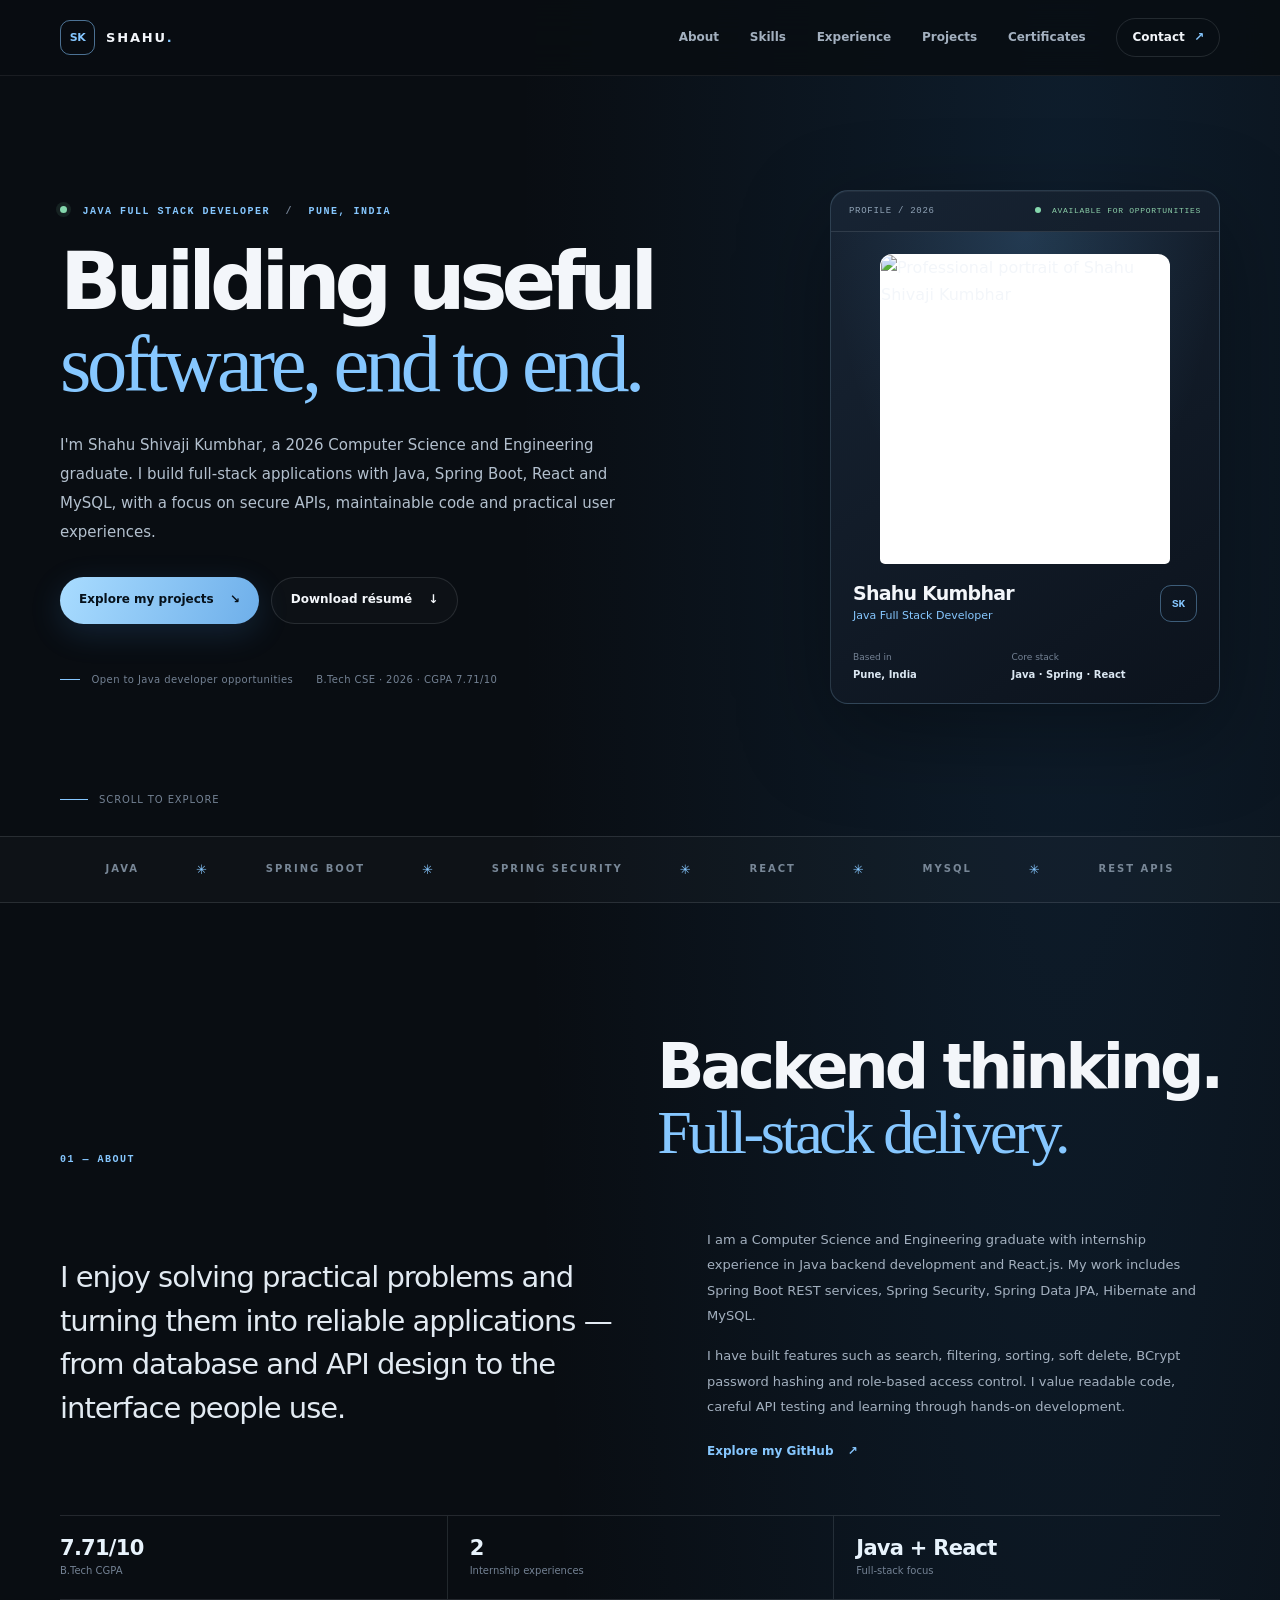
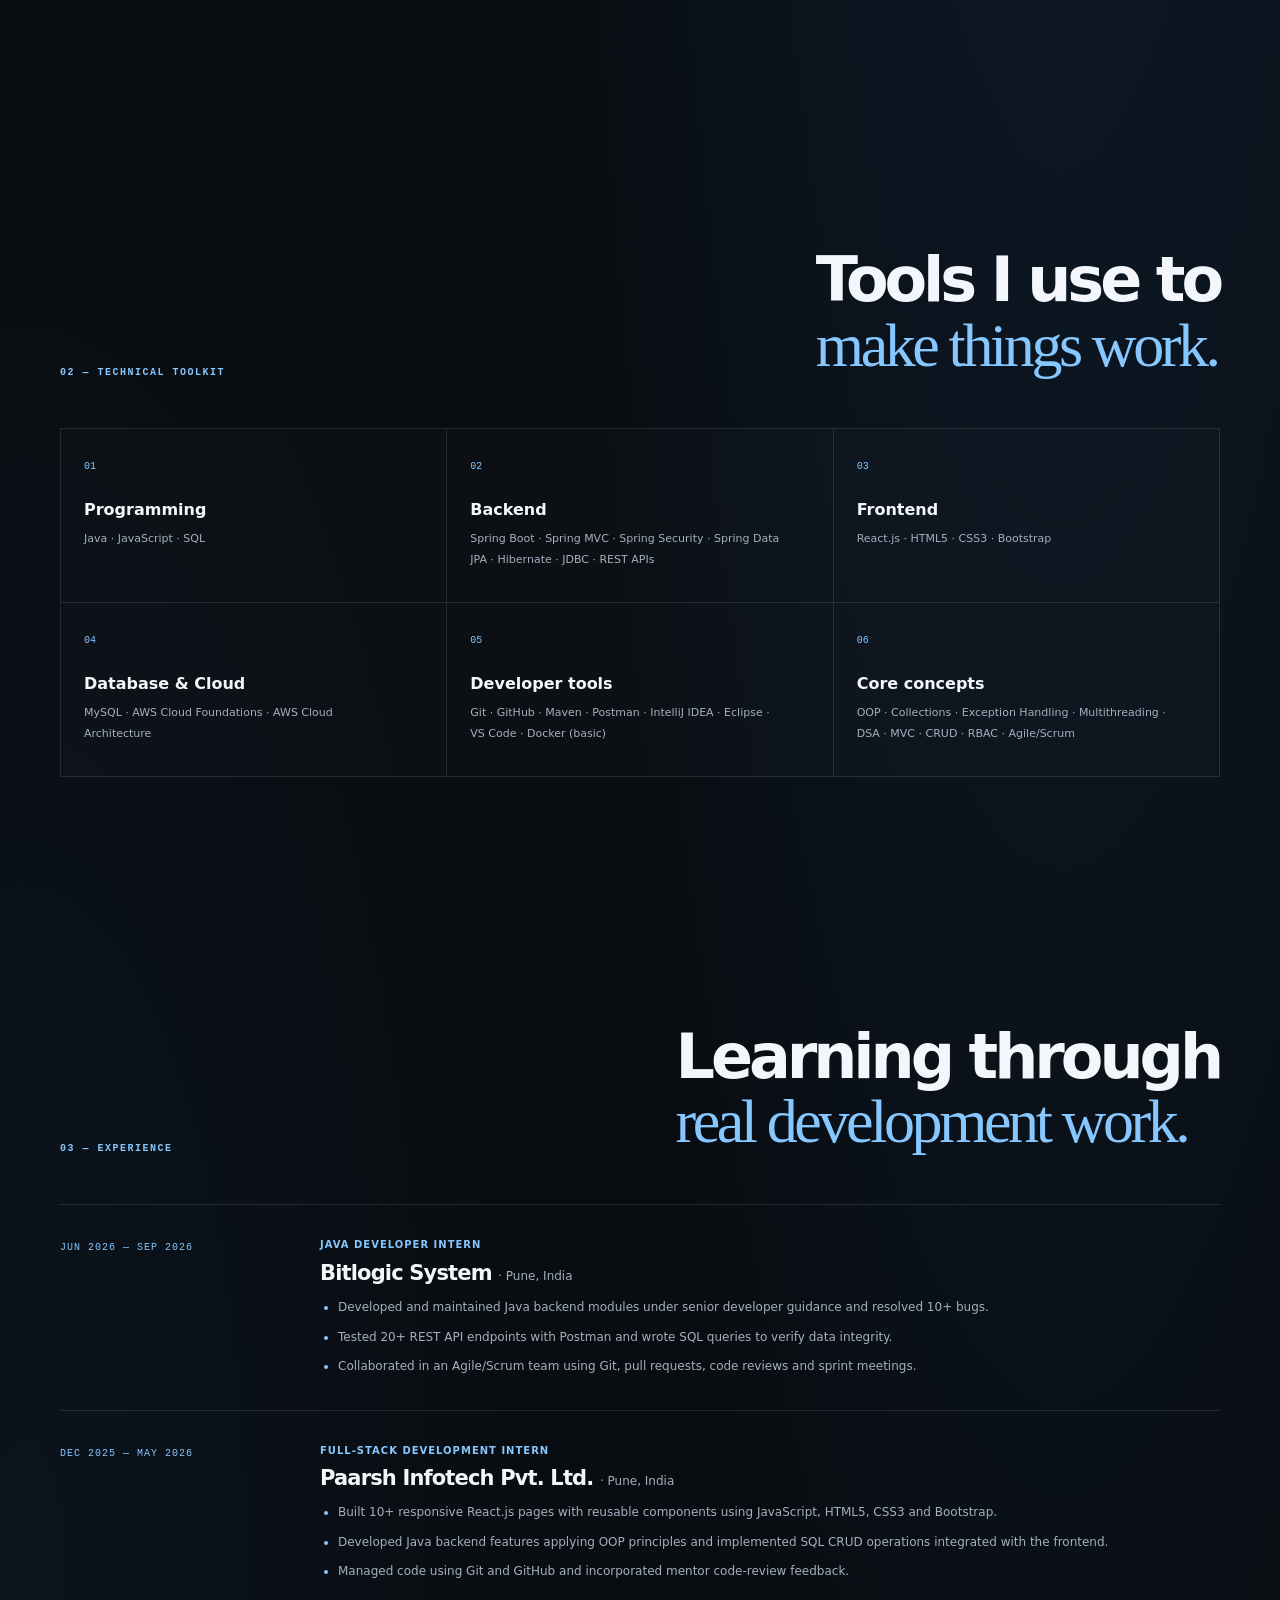
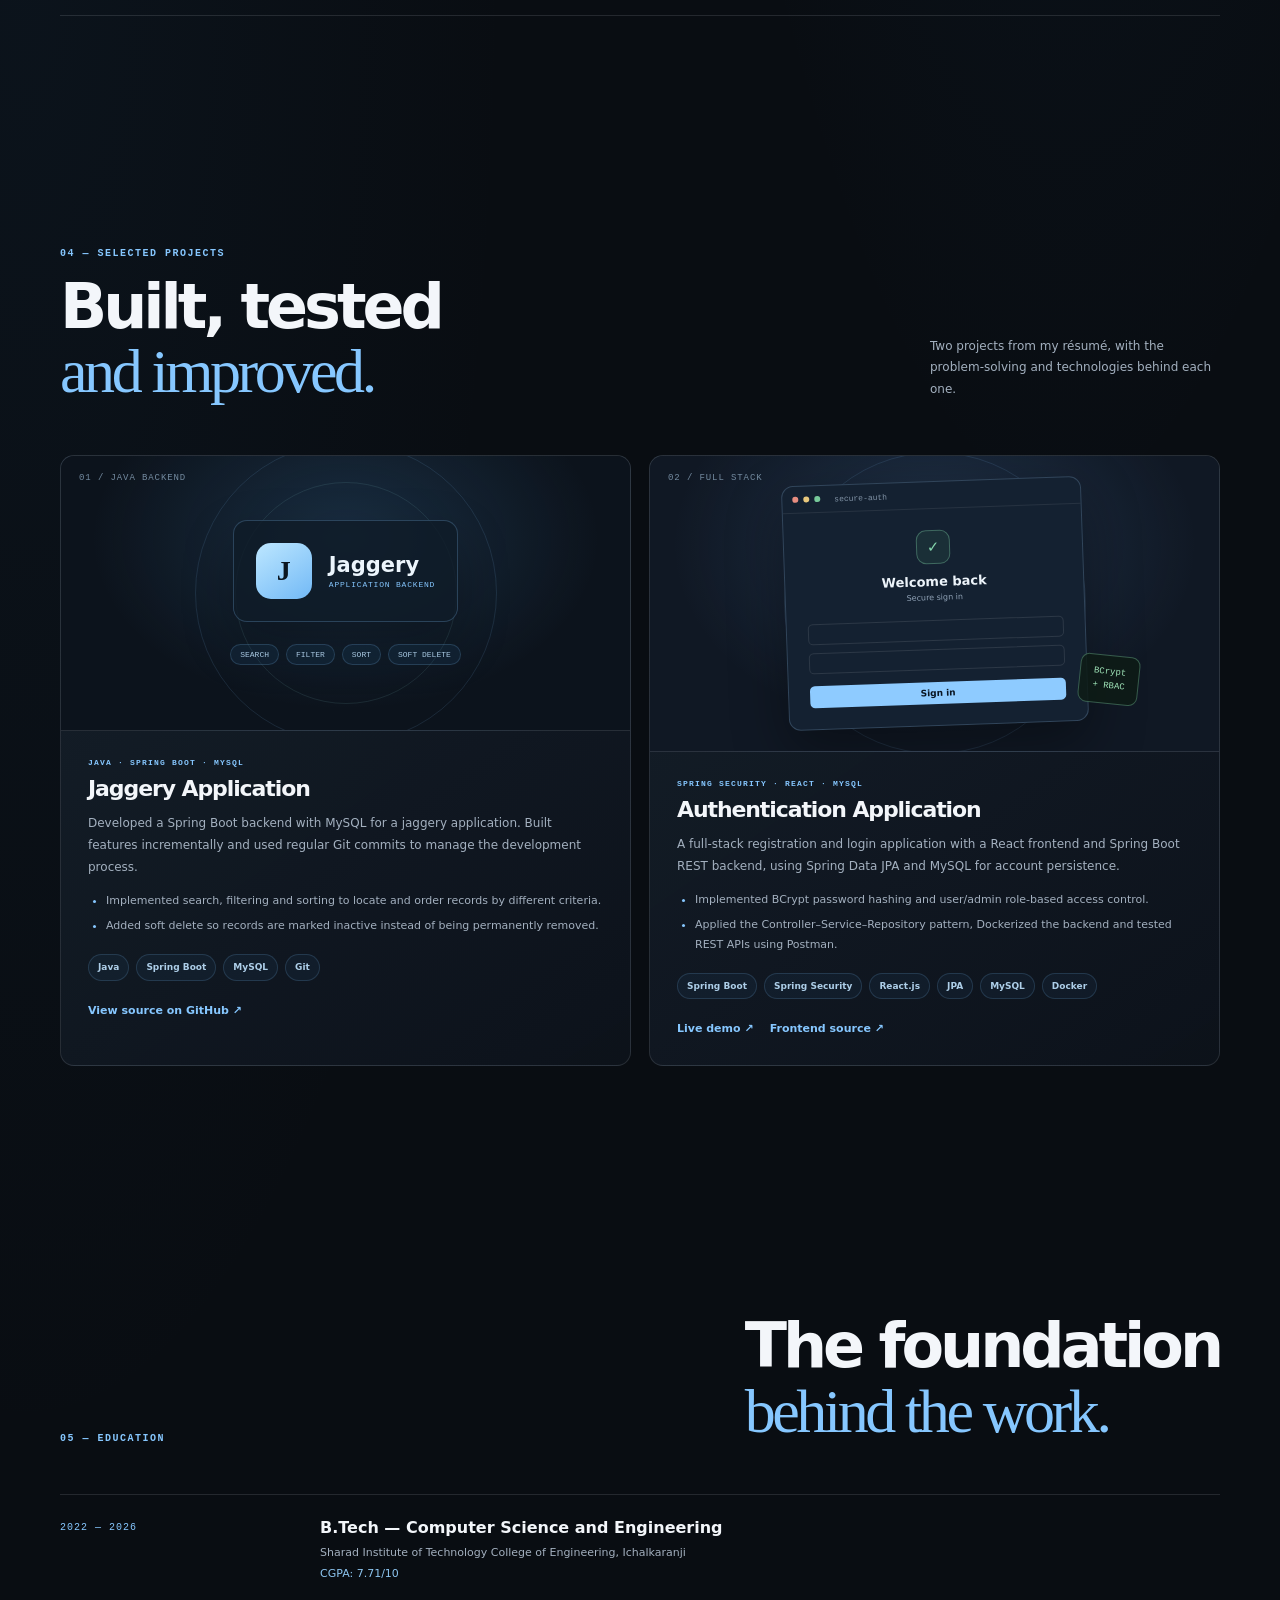
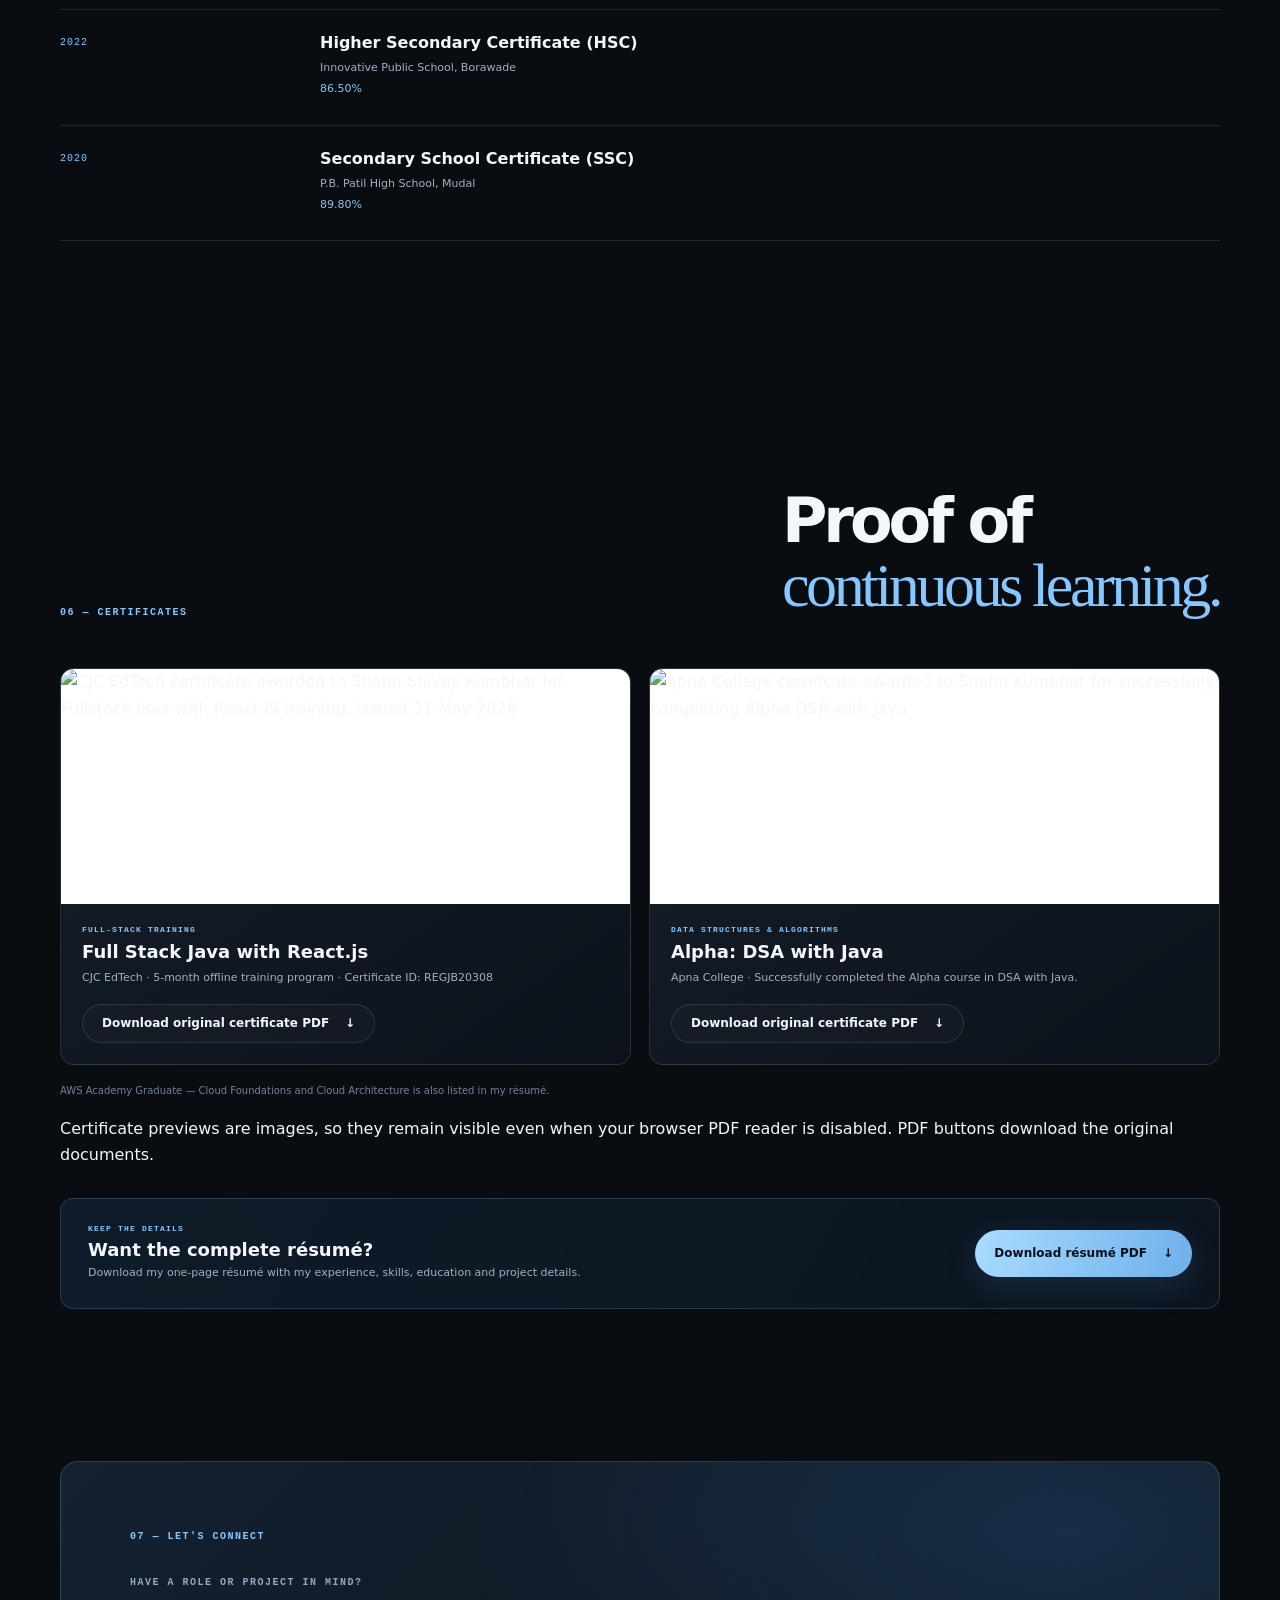
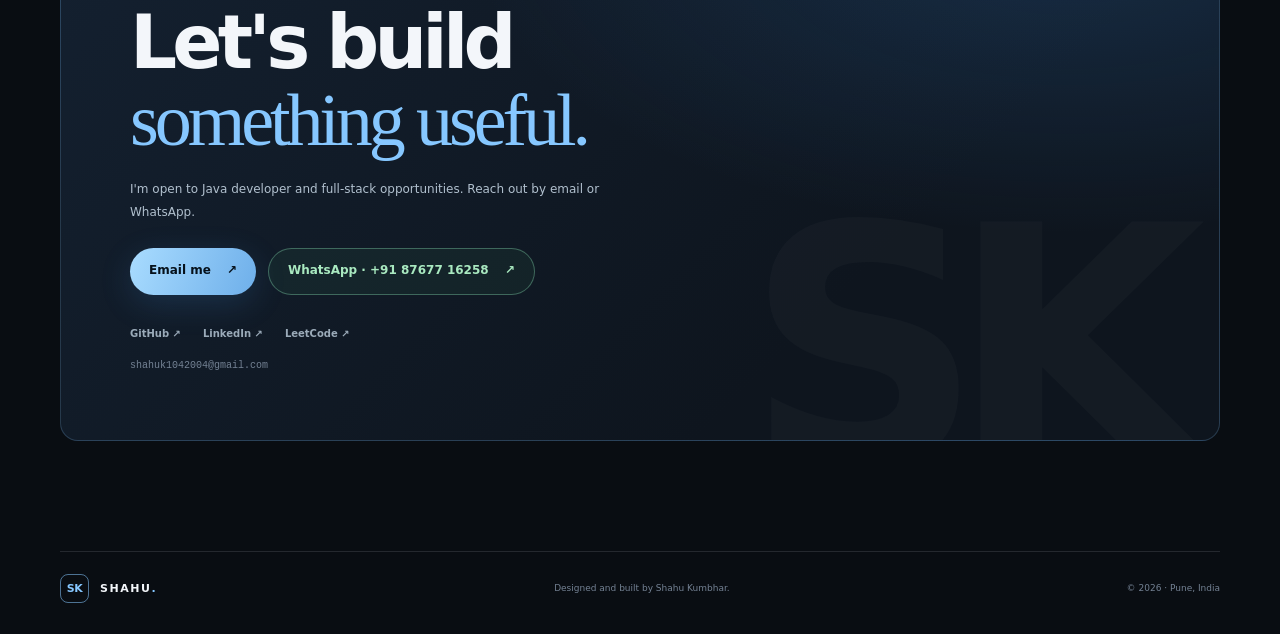
==== commit 1e9c35fa: "Replace PDF embeds with reader-independent certificate previews and PDF download actions" ====
--- a/index.html
+++ b/index.html
@@ -47,7 +47,7 @@
         </p>
         <div class="hero-actions">
           <a class="button button-primary" href="#projects">Explore my projects <span aria-hidden="true">↘</span></a>
-          <a class="button button-quiet" href="https://d2ol7oe51mr4n9.cloudfront.net/user_3J4jvefRbuY6zkw7Gp2veoDi1zW/82c87812-95af-4781-8058-4e0510817f26.pdf" target="_blank" rel="noopener noreferrer">Download résumé <span aria-hidden="true">↓</span></a>
+          <a class="button button-quiet pdf-download" href="https://d2ol7oe51mr4n9.cloudfront.net/user_3J4jvefRbuY6zkw7Gp2veoDi1zW/82c87812-95af-4781-8058-4e0510817f26.pdf" data-download-filename="Shahu_Kumbhar_Developer_Resume.pdf">Download résumé <span aria-hidden="true">↓</span></a>
         </div>
         <div class="hero-meta">
           <span><span class="meta-line"></span> Open to Java developer opportunities</span>
@@ -222,18 +222,19 @@
       <div class="section-heading reveal"><p class="section-number">06 — CERTIFICATES</p><h2>Proof of<br><em>continuous learning.</em></h2></div>
       <div class="certificates-grid">
         <article class="certificate-card reveal">
-          <iframe class="certificate-preview" src="https://d2ol7oe51mr4n9.cloudfront.net/user_3J4jvefRbuY6zkw7Gp2veoDi1zW/b98f0e71-4900-42b3-8c07-2a5a95ddc517.pdf#toolbar=0&navpanes=0&scrollbar=0" title="CJC EdTech Full Stack Java with React.js certificate"></iframe>
-          <div class="certificate-copy"><p class="certificate-type">FULL-STACK TRAINING</p><h3>Full Stack Java with React.js</h3><p>CJC EdTech · 5-month offline training program · Certificate ID: REGJB20308</p><a class="button button-quiet certificate-download" href="https://d2ol7oe51mr4n9.cloudfront.net/user_3J4jvefRbuY6zkw7Gp2veoDi1zW/b98f0e71-4900-42b3-8c07-2a5a95ddc517.pdf" target="_blank" rel="noopener noreferrer">View / Download PDF <span aria-hidden="true">↓</span></a></div>
+          <a class="certificate-image-link" href="https://d2ol7oe51mr4n9.cloudfront.net/user_3J4jvefRbuY6zkw7Gp2veoDi1zW/29be34ca-11eb-499e-97e7-71f70c2e993e.jpg" target="_blank" rel="noopener noreferrer" aria-label="Open a larger image of the CJC Full Stack Java with React.js certificate"><img class="certificate-preview" src="https://d2ol7oe51mr4n9.cloudfront.net/user_3J4jvefRbuY6zkw7Gp2veoDi1zW/29be34ca-11eb-499e-97e7-71f70c2e993e.jpg" alt="CJC EdTech certificate awarded to Shahu Shivaji Kumbhar for Fullstack Java with React JS training, issued 31 May 2026" loading="lazy" width="1438" height="1018"></a>
+          <div class="certificate-copy"><p class="certificate-type">FULL-STACK TRAINING</p><h3>Full Stack Java with React.js</h3><p>CJC EdTech · 5-month offline training program · Certificate ID: REGJB20308</p><a class="button button-quiet certificate-download pdf-download" href="https://d2ol7oe51mr4n9.cloudfront.net/user_3J4jvefRbuY6zkw7Gp2veoDi1zW/b98f0e71-4900-42b3-8c07-2a5a95ddc517.pdf" data-download-filename="CJC_Full_Stack_Java_with_React_JS_Certificate.pdf">Download original certificate PDF <span aria-hidden="true">↓</span></a></div>
         </article>
         <article class="certificate-card reveal">
-          <iframe class="certificate-preview" src="https://d2ol7oe51mr4n9.cloudfront.net/user_3J4jvefRbuY6zkw7Gp2veoDi1zW/a6371696-5986-4408-be83-c0377345cbf9.pdf#toolbar=0&navpanes=0&scrollbar=0" title="Apna College Alpha DSA with Java certificate"></iframe>
-          <div class="certificate-copy"><p class="certificate-type">DATA STRUCTURES &amp; ALGORITHMS</p><h3>Alpha: DSA with Java</h3><p>Apna College · Successfully completed the Alpha course in DSA with Java.</p><a class="button button-quiet certificate-download" href="https://d2ol7oe51mr4n9.cloudfront.net/user_3J4jvefRbuY6zkw7Gp2veoDi1zW/a6371696-5986-4408-be83-c0377345cbf9.pdf" target="_blank" rel="noopener noreferrer">View / Download PDF <span aria-hidden="true">↓</span></a></div>
+          <a class="certificate-image-link" href="https://d2ol7oe51mr4n9.cloudfront.net/user_3J4jvefRbuY6zkw7Gp2veoDi1zW/cfc22a45-a528-4099-8573-6342abe1a3ea.jpg" target="_blank" rel="noopener noreferrer" aria-label="Open a larger image of the Apna College Alpha DSA with Java certificate"><img class="certificate-preview" src="https://d2ol7oe51mr4n9.cloudfront.net/user_3J4jvefRbuY6zkw7Gp2veoDi1zW/cfc22a45-a528-4099-8573-6342abe1a3ea.jpg" alt="Apna College certificate awarded to Shahu Kumbhar for successfully completing Alpha DSA with Java" loading="lazy" width="1438" height="1018"></a>
+          <div class="certificate-copy"><p class="certificate-type">DATA STRUCTURES &amp; ALGORITHMS</p><h3>Alpha: DSA with Java</h3><p>Apna College · Successfully completed the Alpha course in DSA with Java.</p><a class="button button-quiet certificate-download pdf-download" href="https://d2ol7oe51mr4n9.cloudfront.net/user_3J4jvefRbuY6zkw7Gp2veoDi1zW/a6371696-5986-4408-be83-c0377345cbf9.pdf" data-download-filename="Apna_College_Alpha_DSA_with_Java_Certificate.pdf">Download original certificate PDF <span aria-hidden="true">↓</span></a></div>
         </article>
       </div>
       <p class="certificate-note">AWS Academy Graduate — Cloud Foundations and Cloud Architecture is also listed in my résumé.</p>
+      <p class="pdf-reader-note" id="pdf-download-status" role="status" aria-live="polite">Certificate previews are images, so they remain visible even when your browser PDF reader is disabled. PDF buttons download the original documents.</p>
       <div class="resume-band reveal">
         <div><p class="section-number">KEEP THE DETAILS</p><h3>Want the complete résumé?</h3><p>Download my one-page résumé with my experience, skills, education and project details.</p></div>
-        <a class="button button-primary" href="https://d2ol7oe51mr4n9.cloudfront.net/user_3J4jvefRbuY6zkw7Gp2veoDi1zW/82c87812-95af-4781-8058-4e0510817f26.pdf" target="_blank" rel="noopener noreferrer">Download résumé PDF <span aria-hidden="true">↓</span></a>
+        <a class="button button-primary pdf-download" href="https://d2ol7oe51mr4n9.cloudfront.net/user_3J4jvefRbuY6zkw7Gp2veoDi1zW/82c87812-95af-4781-8058-4e0510817f26.pdf" data-download-filename="Shahu_Kumbhar_Developer_Resume.pdf">Download résumé PDF <span aria-hidden="true">↓</span></a>
       </div>
     </section>
 
--- a/styles.css
+++ b/styles.css
@@ -138,9 +138,9 @@
 .projects-grid { display: grid; grid-template-columns: 1fr 1fr; gap: 18px; align-items: stretch; }
 .project-card { overflow: hidden; border: 1px solid var(--line); border-radius: 14px; background: linear-gradient(145deg, rgba(23,33,45,.91), rgba(13,19,27,.95)); transition: transform .25s ease, border-color .25s ease; }
 .project-card:hover { transform: translateY(-4px); border-color: rgba(134,199,255,.38); }
-.project-featured { grid-column: span 2; display: grid; grid-template-columns: .9fr 1.1fr; }
+
 .project-visual { position: relative; display: flex; flex-direction: column; justify-content: center; align-items: center; min-height: 275px; padding: 25px; overflow: hidden; border-bottom: 1px solid var(--line); background: radial-gradient(ellipse at 50% 30%, rgba(72,142,203,.22), transparent 63%), #0c131c; }
-.project-featured .project-visual { grid-row: 1; min-height: 100%; border: 0; border-right: 1px solid var(--line); }
+
 .project-visual::before, .project-visual::after { content: ""; position: absolute; border: 1px solid rgba(134,199,255,.12); border-radius: 50%; pointer-events: none; }
 .project-visual::before { width: 300px; height: 300px; }
 .project-visual::after { width: 220px; height: 220px; border-color: rgba(159,228,231,.1); }
@@ -166,7 +166,7 @@
 .auth-window-body em { width: 100%; margin-top: 8px; padding: 6px; border-radius: 5px; color: #091522; background: #8ecbff; text-align: center; font: 700 9px var(--sans); }
 .auth-stamp { position: absolute; z-index: 2; right: 14%; bottom: 16%; padding: 10px 13px; border: 1px solid rgba(133,215,173,.35); border-radius: 9px; color: #9fe4b8; background: rgba(13,28,22,.85); font: 9px/1.5 var(--mono); text-align: center; transform: rotate(6deg); }
 .project-body { align-self: center; padding: 27px; }
-.project-featured .project-body { padding: 35px; }
+
 .project-kicker { margin: 0 0 9px; color: var(--blue); font-size: 8px; }
 .project-body h3 { margin: 0 0 11px; font: 800 22px var(--display); letter-spacing: -.05em; }
 .project-body > p:not(.project-kicker) { max-width: 580px; margin: 0 0 13px; color: var(--muted); font-size: 12px; line-height: 1.85; }
@@ -186,6 +186,7 @@
 
 .certificates-grid { display: grid; grid-template-columns: 1fr 1fr; gap: 18px; }
 .certificate-card { overflow: hidden; border: 1px solid var(--line); border-radius: 14px; background: linear-gradient(145deg,rgba(23,33,45,.92),rgba(13,19,27,.96)); }
+.certificate-preview { display: block; width: 100%; height: 235px; border: 0; background: #fff; object-fit: contain; }
 .certificate-art { position: relative; display: flex; min-height: 220px; flex-direction: column; align-items: center; justify-content: center; gap: 5px; padding: 28px 15px; overflow: hidden; color: #0d3150; text-align: center; }
 .certificate-art::before { content: ""; position: absolute; inset: 12px; border: 1px solid rgba(16,62,99,.25); pointer-events: none; }
 .certificate-cjc { background: linear-gradient(135deg,#eaf6ff,#fff 49%,#d8ebfa); }
@@ -233,8 +234,6 @@
   .hero { grid-template-columns: minmax(0,1fr) minmax(280px,.82fr); gap: 28px; }
   .hero h1 { font-size: clamp(47px,6vw,66px); }
   .skills-grid { grid-template-columns: repeat(2,1fr); }
-  .project-featured { grid-template-columns: .8fr 1.2fr; }
-  .project-featured .project-body { padding: 26px; }
 }
 @media (max-width: 700px) {
   .section-shell { width: min(100% - 40px,var(--max)); }
@@ -272,12 +271,10 @@
   .project-heading { display: block; }
   .section-aside { margin-top: 15px; }
   .projects-grid { grid-template-columns: 1fr; }
-  .project-featured { grid-column: auto; display: flex; flex-direction: column; }
-  .project-featured .project-visual { min-height: 245px; border-right: 0; border-bottom: 1px solid var(--line); }
   .project-featured .project-body { padding: 23px; }
   .project-body { padding: 23px; }
   .certificates-grid { grid-template-columns: 1fr; }
-  .certificate-art { min-height: 205px; }
+  .certificate-preview { height: 220px; }
   .resume-band { align-items: flex-start; flex-direction: column; padding: 22px; }
   .contact-section { padding-block: 10px 78px; }
   .contact-card { padding: 30px 23px; }
